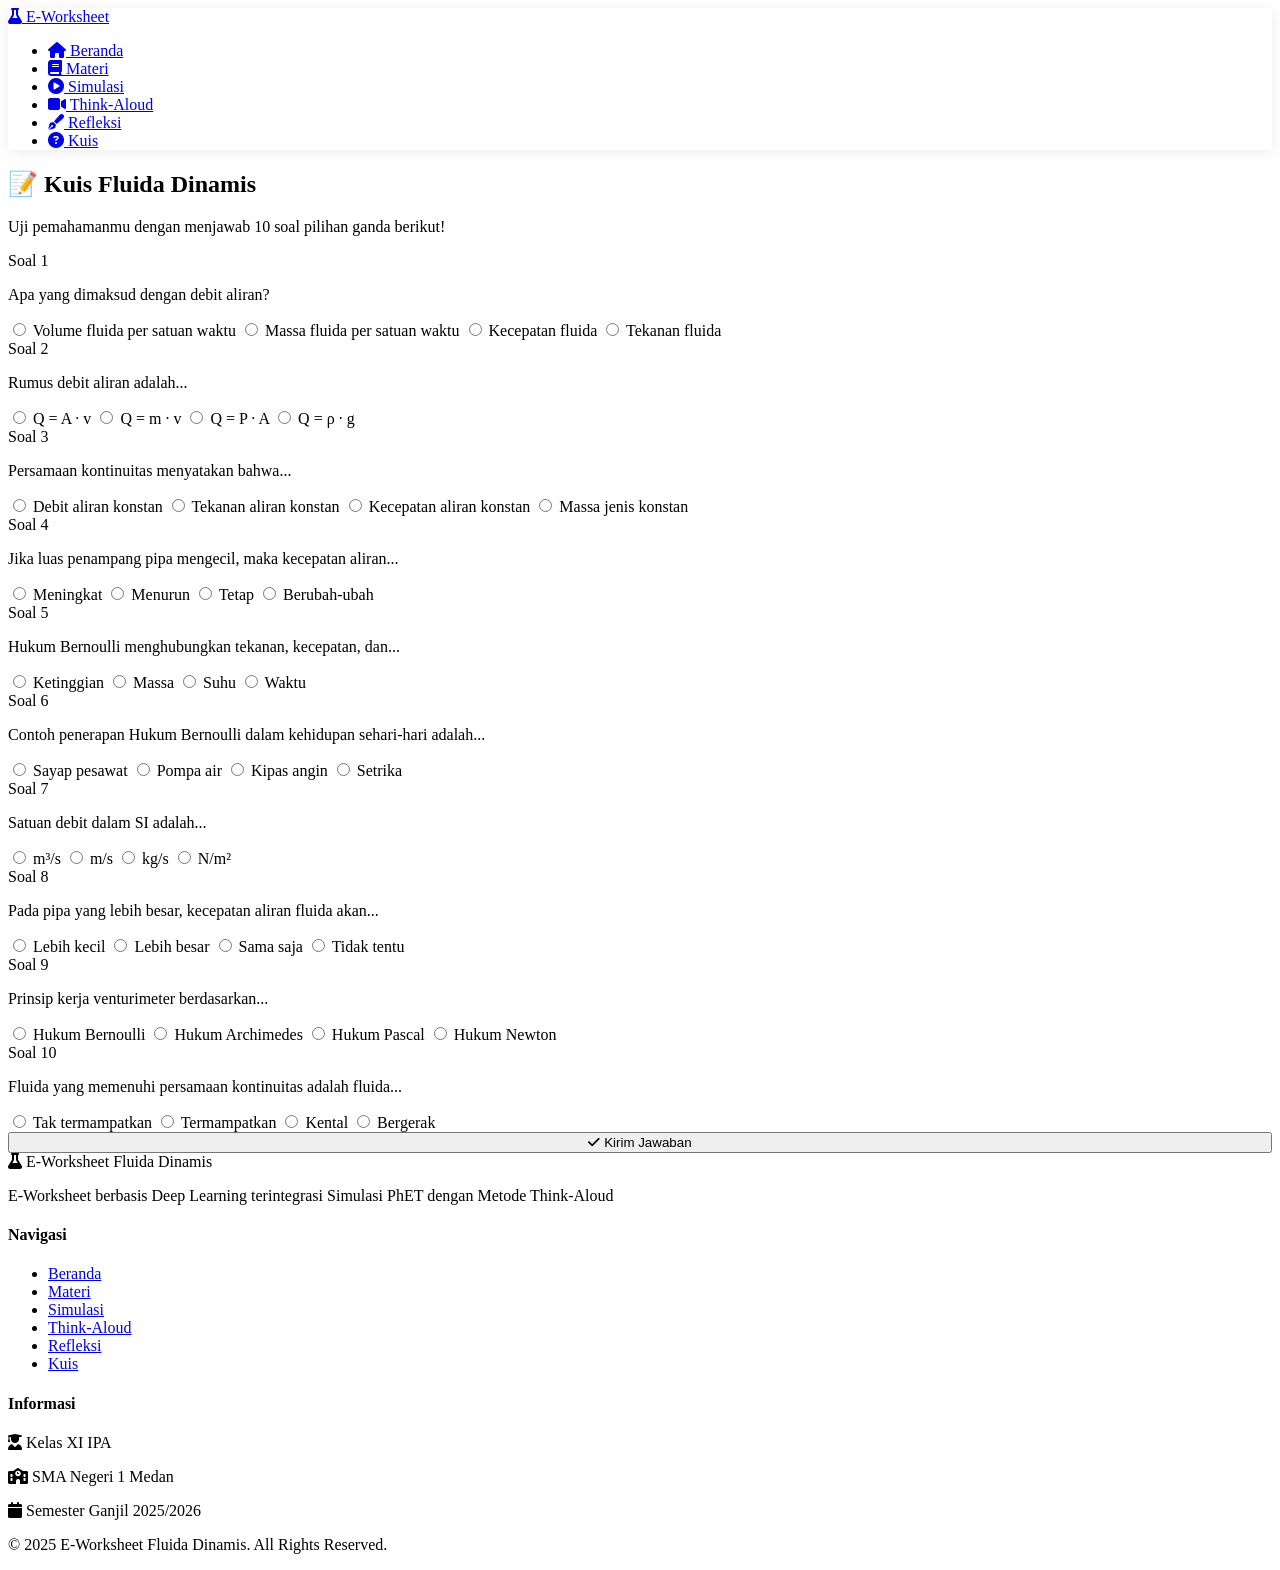
==== pages/kuis.html @ 69780629 "Add files via upload" ====
<!DOCTYPE html>
<html lang="id">
<head>
    <meta charset="UTF-8" />
    <meta name="viewport" content="width=device-width, initial-scale=1.0" />
    <title>Kuis - E-Worksheet Fluida Dinamis</title>
    <link rel="stylesheet" href="../css/style.css" />
    <link href="https://fonts.googleapis.com/css2?family=Poppins:wght@300;400;500;600;700;800&display=swap" rel="stylesheet" />
    <link rel="stylesheet" href="https://cdnjs.cloudflare.com/ajax/libs/font-awesome/6.4.0/css/all.min.css" />
</head>
<body>

    <nav class="navbar">
        <div class="container">
            <div class="nav-brand">
                <a href="../index.html">
                    <i class="fas fa-flask"></i>
                    <span>E-Worksheet</span>
                </a>
            </div>
            <ul class="nav-menu" id="navMenu">
                <li><a href="../index.html"><i class="fas fa-home"></i> Beranda</a></li>
                <li><a href="materi.html"><i class="fas fa-book"></i> Materi</a></li>
                <li><a href="simulasi.html"><i class="fas fa-play-circle"></i> Simulasi</a></li>
                <li><a href="thinkaloud.html"><i class="fas fa-video"></i> Think-Aloud</a></li>
                <li><a href="refleksi.html"><i class="fas fa-pen-fancy"></i> Refleksi</a></li>
                <li><a href="kuis.html" class="active"><i class="fas fa-question-circle"></i> Kuis</a></li>
            </ul>
            <div class="hamburger" id="hamburger">
                <span></span>
                <span></span>
                <span></span>
            </div>
        </div>
    </nav>

    <section class="page-header">
        <div class="container">
            <h1>📝 Kuis Fluida Dinamis</h1>
            <p>Uji pemahamanmu dengan menjawab 10 soal pilihan ganda berikut!</p>
        </div>
    </section>

    <section class="page-content">
        <div class="container">
            <form class="kuis-container" id="kuisForm">

                <!-- Soal 1 -->
                <div class="soal">
                    <span class="nomor">Soal 1</span>
                    <p class="pertanyaan">Apa yang dimaksud dengan debit aliran?</p>
                    <label class="opsi">
                        <input type="radio" name="q1" value="a" /> Volume fluida per satuan waktu
                    </label>
                    <label class="opsi">
                        <input type="radio" name="q1" value="b" /> Massa fluida per satuan waktu
                    </label>
                    <label class="opsi">
                        <input type="radio" name="q1" value="c" /> Kecepatan fluida
                    </label>
                    <label class="opsi">
                        <input type="radio" name="q1" value="d" /> Tekanan fluida
                    </label>
                </div>

                <!-- Soal 2 -->
                <div class="soal">
                    <span class="nomor">Soal 2</span>
                    <p class="pertanyaan">Rumus debit aliran adalah...</p>
                    <label class="opsi">
                        <input type="radio" name="q2" value="a" /> Q = A · v
                    </label>
                    <label class="opsi">
                        <input type="radio" name="q2" value="b" /> Q = m · v
                    </label>
                    <label class="opsi">
                        <input type="radio" name="q2" value="c" /> Q = P · A
                    </label>
                    <label class="opsi">
                        <input type="radio" name="q2" value="d" /> Q = ρ · g
                    </label>
                </div>

                <!-- Soal 3 -->
                <div class="soal">
                    <span class="nomor">Soal 3</span>
                    <p class="pertanyaan">Persamaan kontinuitas menyatakan bahwa...</p>
                    <label class="opsi">
                        <input type="radio" name="q3" value="a" /> Debit aliran konstan
                    </label>
                    <label class="opsi">
                        <input type="radio" name="q3" value="b" /> Tekanan aliran konstan
                    </label>
                    <label class="opsi">
                        <input type="radio" name="q3" value="c" /> Kecepatan aliran konstan
                    </label>
                    <label class="opsi">
                        <input type="radio" name="q3" value="d" /> Massa jenis konstan
                    </label>
                </div>

                <!-- Soal 4 -->
                <div class="soal">
                    <span class="nomor">Soal 4</span>
                    <p class="pertanyaan">Jika luas penampang pipa mengecil, maka kecepatan aliran...</p>
                    <label class="opsi">
                        <input type="radio" name="q4" value="a" /> Meningkat
                    </label>
                    <label class="opsi">
                        <input type="radio" name="q4" value="b" /> Menurun
                    </label>
                    <label class="opsi">
                        <input type="radio" name="q4" value="c" /> Tetap
                    </label>
                    <label class="opsi">
                        <input type="radio" name="q4" value="d" /> Berubah-ubah
                    </label>
                </div>

                <!-- Soal 5 -->
                <div class="soal">
                    <span class="nomor">Soal 5</span>
                    <p class="pertanyaan">Hukum Bernoulli menghubungkan tekanan, kecepatan, dan...</p>
                    <label class="opsi">
                        <input type="radio" name="q5" value="a" /> Ketinggian
                    </label>
                    <label class="opsi">
                        <input type="radio" name="q5" value="b" /> Massa
                    </label>
                    <label class="opsi">
                        <input type="radio" name="q5" value="c" /> Suhu
                    </label>
                    <label class="opsi">
                        <input type="radio" name="q5" value="d" /> Waktu
                    </label>
                </div>

                <!-- Soal 6 -->
                <div class="soal">
                    <span class="nomor">Soal 6</span>
                    <p class="pertanyaan">Contoh penerapan Hukum Bernoulli dalam kehidupan sehari-hari adalah...</p>
                    <label class="opsi">
                        <input type="radio" name="q6" value="a" /> Sayap pesawat
                    </label>
                    <label class="opsi">
                        <input type="radio" name="q6" value="b" /> Pompa air
                    </label>
                    <label class="opsi">
                        <input type="radio" name="q6" value="c" /> Kipas angin
                    </label>
                    <label class="opsi">
                        <input type="radio" name="q6" value="d" /> Setrika
                    </label>
                </div>

                <!-- Soal 7 -->
                <div class="soal">
                    <span class="nomor">Soal 7</span>
                    <p class="pertanyaan">Satuan debit dalam SI adalah...</p>
                    <label class="opsi">
                        <input type="radio" name="q7" value="a" /> m³/s
                    </label>
                    <label class="opsi">
                        <input type="radio" name="q7" value="b" /> m/s
                    </label>
                    <label class="opsi">
                        <input type="radio" name="q7" value="c" /> kg/s
                    </label>
                    <label class="opsi">
                        <input type="radio" name="q7" value="d" /> N/m²
                    </label>
                </div>

                <!-- Soal 8 -->
                <div class="soal">
                    <span class="nomor">Soal 8</span>
                    <p class="pertanyaan">Pada pipa yang lebih besar, kecepatan aliran fluida akan...</p>
                    <label class="opsi">
                        <input type="radio" name="q8" value="a" /> Lebih kecil
                    </label>
                    <label class="opsi">
                        <input type="radio" name="q8" value="b" /> Lebih besar
                    </label>
                    <label class="opsi">
                        <input type="radio" name="q8" value="c" /> Sama saja
                    </label>
                    <label class="opsi">
                        <input type="radio" name="q8" value="d" /> Tidak tentu
                    </label>
                </div>

                <!-- Soal 9 -->
                <div class="soal">
                    <span class="nomor">Soal 9</span>
                    <p class="pertanyaan">Prinsip kerja venturimeter berdasarkan...</p>
                    <label class="opsi">
                        <input type="radio" name="q9" value="a" /> Hukum Bernoulli
                    </label>
                    <label class="opsi">
                        <input type="radio" name="q9" value="b" /> Hukum Archimedes
                    </label>
                    <label class="opsi">
                        <input type="radio" name="q9" value="c" /> Hukum Pascal
                    </label>
                    <label class="opsi">
                        <input type="radio" name="q9" value="d" /> Hukum Newton
                    </label>
                </div>

                <!-- Soal 10 -->
                <div class="soal">
                    <span class="nomor">Soal 10</span>
                    <p class="pertanyaan">Fluida yang memenuhi persamaan kontinuitas adalah fluida...</p>
                    <label class="opsi">
                        <input type="radio" name="q10" value="a" /> Tak termampatkan
                    </label>
                    <label class="opsi">
                        <input type="radio" name="q10" value="b" /> Termampatkan
                    </label>
                    <label class="opsi">
                        <input type="radio" name="q10" value="c" /> Kental
                    </label>
                    <label class="opsi">
                        <input type="radio" name="q10" value="d" /> Bergerak
                    </label>
                </div>

                <button type="submit" class="btn btn-primary" style="width:100%; justify-content:center;">
                    <i class="fas fa-check"></i> Kirim Jawaban
                </button>

            </form>
        </div>
    </section>

    <footer class="footer">
        <div class="container">
            <div class="footer-content">
                <div class="footer-brand">
                    <i class="fas fa-flask"></i>
                    <span>E-Worksheet Fluida Dinamis</span>
                    <p>E-Worksheet berbasis Deep Learning terintegrasi Simulasi PhET dengan Metode Think-Aloud</p>
                </div>
                <div class="footer-links">
                    <h4>Navigasi</h4>
                    <ul>
                        <li><a href="../index.html">Beranda</a></li>
                        <li><a href="materi.html">Materi</a></li>
                        <li><a href="simulasi.html">Simulasi</a></li>
                        <li><a href="thinkaloud.html">Think-Aloud</a></li>
                        <li><a href="refleksi.html">Refleksi</a></li>
                        <li><a href="kuis.html">Kuis</a></li>
                    </ul>
                </div>
                <div class="footer-info">
                    <h4>Informasi</h4>
                    <p><i class="fas fa-user-graduate"></i> Kelas XI IPA</p>
                    <p><i class="fas fa-school"></i> SMA Negeri 1 Medan</p>
                    <p><i class="fas fa-calendar"></i> Semester Ganjil 2025/2026</p>
                </div>
            </div>
            <div class="footer-bottom">
                <p>&copy; 2025 E-Worksheet Fluida Dinamis. All Rights Reserved.</p>
            </div>
        </div>
    </footer>

    <script src="../js/script.js"></script>
</body>
</html>
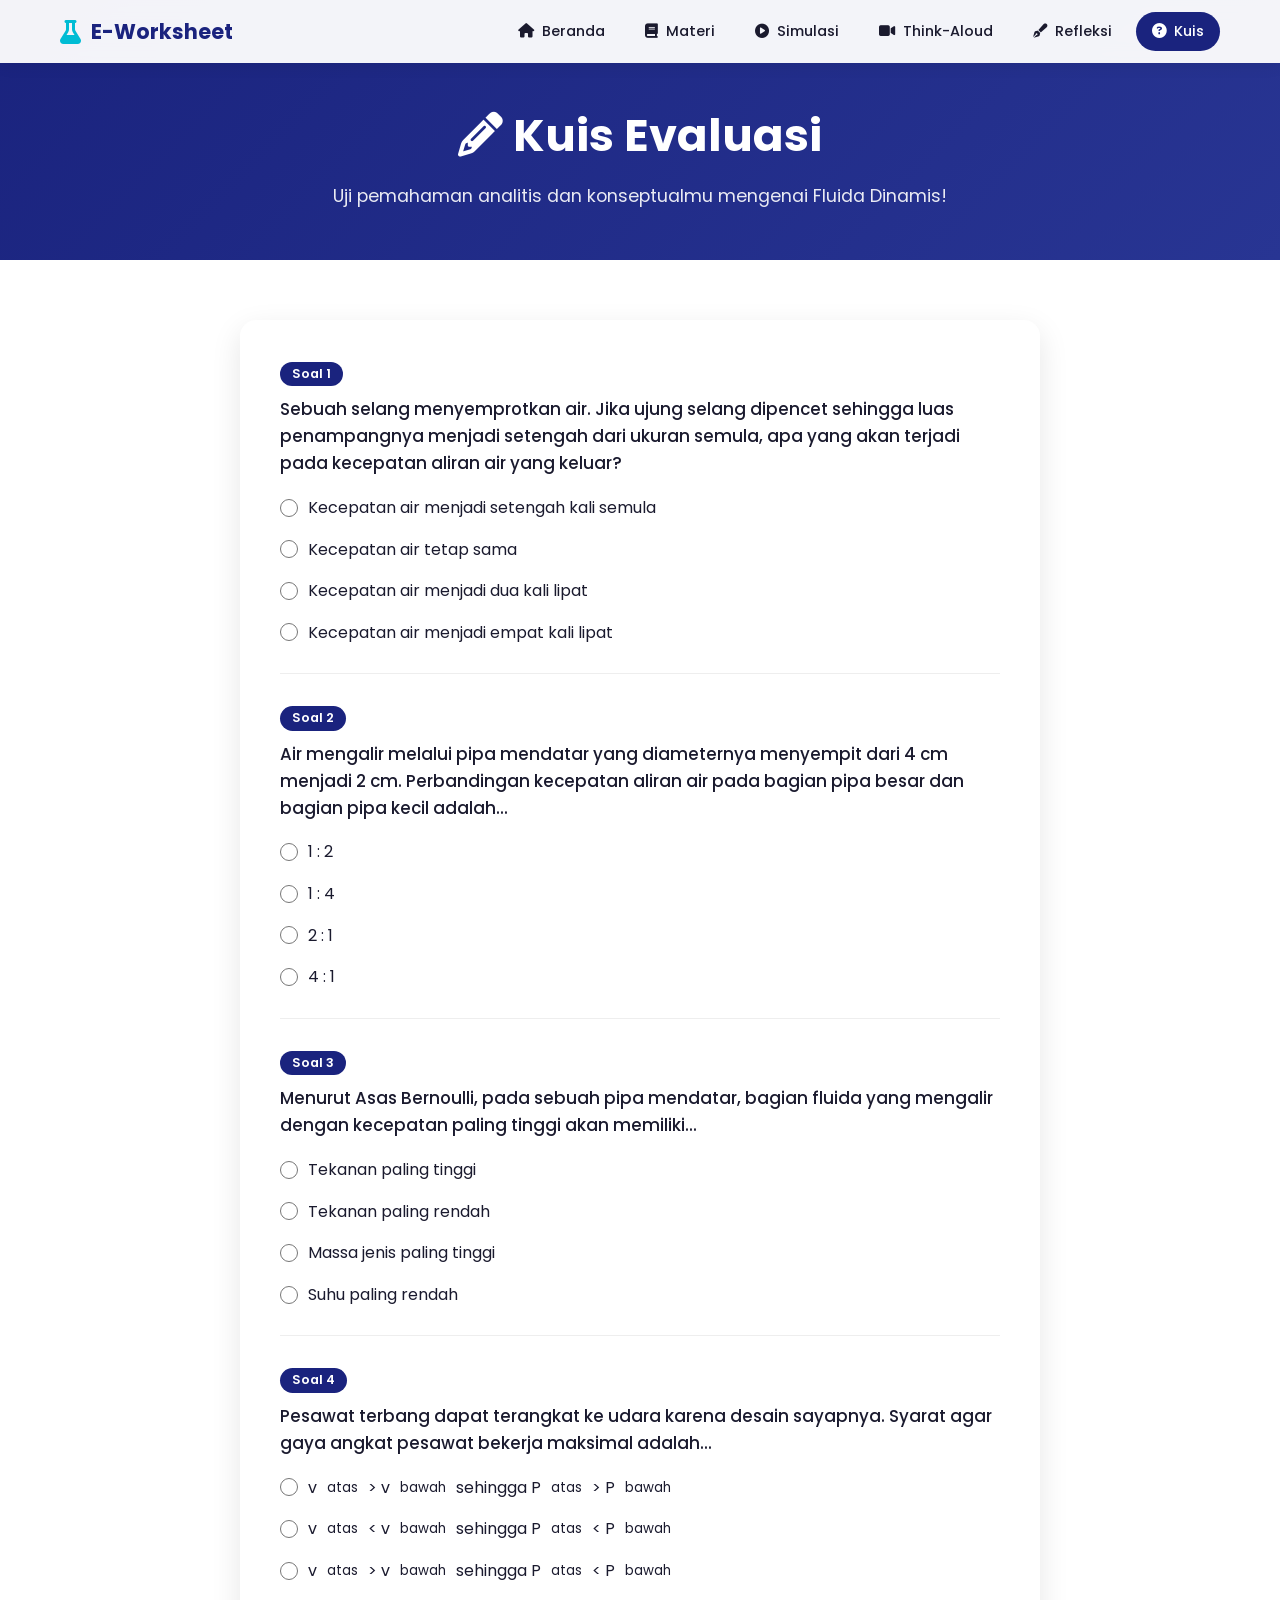
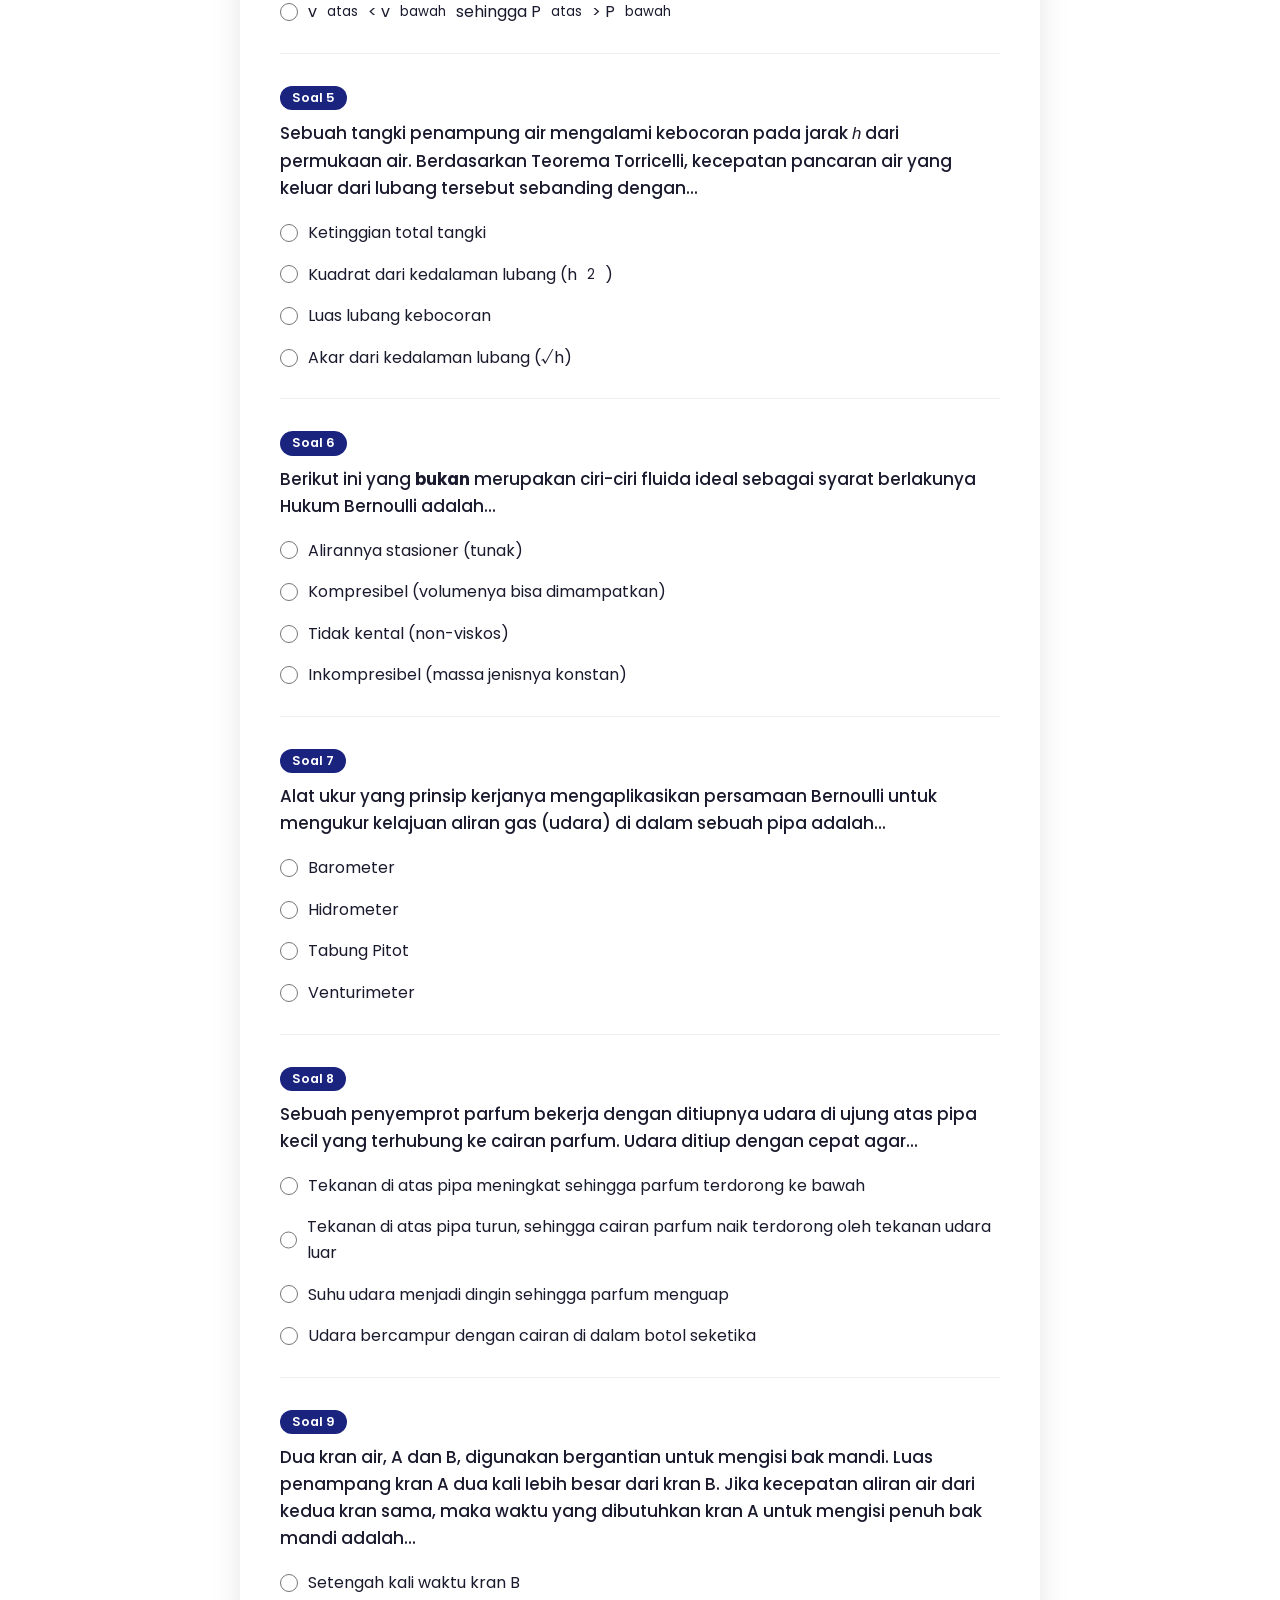
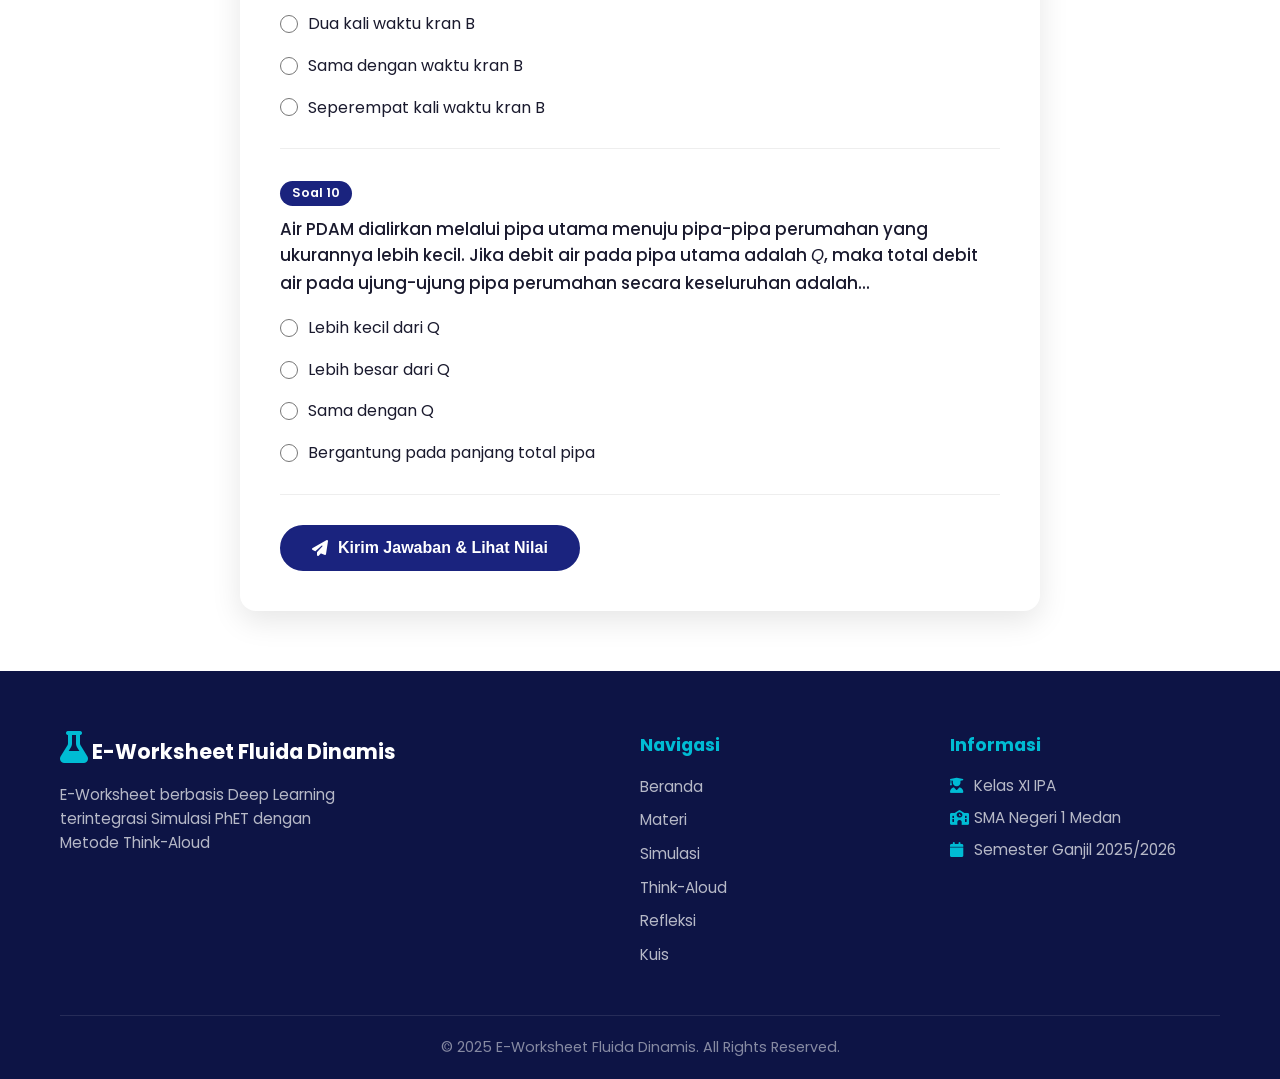
==== commit 6f9fae81: "Update kuis.html" ====
--- a/pages/kuis.html
+++ b/pages/kuis.html
@@ -10,6 +10,7 @@
 </head>
 <body>
 
+    <!-- Navbar -->
     <nav class="navbar">
         <div class="container">
             <div class="nav-brand">
@@ -26,21 +27,23 @@
                 <li><a href="refleksi.html"><i class="fas fa-pen-fancy"></i> Refleksi</a></li>
                 <li><a href="kuis.html" class="active"><i class="fas fa-question-circle"></i> Kuis</a></li>
             </ul>
-            <div class="hamburger" id="hamburger">
+            <button class="hamburger" id="hamburger" aria-label="Toggle menu" aria-expanded="false">
                 <span></span>
                 <span></span>
                 <span></span>
-            </div>
+            </button>
         </div>
     </nav>
 
+    <!-- Page Header -->
     <section class="page-header">
         <div class="container">
-            <h1>📝 Kuis Fluida Dinamis</h1>
-            <p>Uji pemahamanmu dengan menjawab 10 soal pilihan ganda berikut!</p>
+            <h1><i class="fas fa-pencil-alt"></i> Kuis Evaluasi</h1>
+            <p>Uji pemahaman analitis dan konseptualmu mengenai Fluida Dinamis!</p>
         </div>
     </section>
 
+    <!-- Page Content -->
     <section class="page-content">
         <div class="container">
             <form class="kuis-container" id="kuisForm">
@@ -48,191 +51,200 @@
                 <!-- Soal 1 -->
                 <div class="soal">
                     <span class="nomor">Soal 1</span>
-                    <p class="pertanyaan">Apa yang dimaksud dengan debit aliran?</p>
-                    <label class="opsi">
-                        <input type="radio" name="q1" value="a" /> Volume fluida per satuan waktu
-                    </label>
-                    <label class="opsi">
-                        <input type="radio" name="q1" value="b" /> Massa fluida per satuan waktu
-                    </label>
-                    <label class="opsi">
-                        <input type="radio" name="q1" value="c" /> Kecepatan fluida
-                    </label>
-                    <label class="opsi">
-                        <input type="radio" name="q1" value="d" /> Tekanan fluida
+                    <p class="pertanyaan">Sebuah selang menyemprotkan air. Jika ujung selang dipencet sehingga luas penampangnya menjadi setengah dari ukuran semula, apa yang akan terjadi pada kecepatan aliran air yang keluar?</p>
+                    <label class="opsi">
+                        <input type="radio" name="q1" value="a" required /> Kecepatan air menjadi setengah kali semula
+                    </label>
+                    <label class="opsi">
+                        <input type="radio" name="q1" value="b" /> Kecepatan air tetap sama
+                    </label>
+                    <label class="opsi">
+                        <input type="radio" name="q1" value="c" /> Kecepatan air menjadi dua kali lipat
+                    </label>
+                    <label class="opsi">
+                        <input type="radio" name="q1" value="d" /> Kecepatan air menjadi empat kali lipat
                     </label>
                 </div>
 
                 <!-- Soal 2 -->
                 <div class="soal">
                     <span class="nomor">Soal 2</span>
-                    <p class="pertanyaan">Rumus debit aliran adalah...</p>
-                    <label class="opsi">
-                        <input type="radio" name="q2" value="a" /> Q = A · v
-                    </label>
-                    <label class="opsi">
-                        <input type="radio" name="q2" value="b" /> Q = m · v
-                    </label>
-                    <label class="opsi">
-                        <input type="radio" name="q2" value="c" /> Q = P · A
-                    </label>
-                    <label class="opsi">
-                        <input type="radio" name="q2" value="d" /> Q = ρ · g
+                    <p class="pertanyaan">Air mengalir melalui pipa mendatar yang diameternya menyempit dari 4 cm menjadi 2 cm. Perbandingan kecepatan aliran air pada bagian pipa besar dan bagian pipa kecil adalah...</p>
+                    <label class="opsi">
+                        <input type="radio" name="q2" value="a" required /> 1 : 2
+                    </label>
+                    <label class="opsi">
+                        <input type="radio" name="q2" value="b" /> 1 : 4
+                    </label>
+                    <label class="opsi">
+                        <input type="radio" name="q2" value="c" /> 2 : 1
+                    </label>
+                    <label class="opsi">
+                        <input type="radio" name="q2" value="d" /> 4 : 1
                     </label>
                 </div>
 
                 <!-- Soal 3 -->
                 <div class="soal">
                     <span class="nomor">Soal 3</span>
-                    <p class="pertanyaan">Persamaan kontinuitas menyatakan bahwa...</p>
-                    <label class="opsi">
-                        <input type="radio" name="q3" value="a" /> Debit aliran konstan
-                    </label>
-                    <label class="opsi">
-                        <input type="radio" name="q3" value="b" /> Tekanan aliran konstan
-                    </label>
-                    <label class="opsi">
-                        <input type="radio" name="q3" value="c" /> Kecepatan aliran konstan
-                    </label>
-                    <label class="opsi">
-                        <input type="radio" name="q3" value="d" /> Massa jenis konstan
+                    <p class="pertanyaan">Menurut Asas Bernoulli, pada sebuah pipa mendatar, bagian fluida yang mengalir dengan kecepatan paling tinggi akan memiliki...</p>
+                    <label class="opsi">
+                        <input type="radio" name="q3" value="a" required /> Tekanan paling tinggi
+                    </label>
+                    <label class="opsi">
+                        <input type="radio" name="q3" value="b" /> Tekanan paling rendah
+                    </label>
+                    <label class="opsi">
+                        <input type="radio" name="q3" value="c" /> Massa jenis paling tinggi
+                    </label>
+                    <label class="opsi">
+                        <input type="radio" name="q3" value="d" /> Suhu paling rendah
                     </label>
                 </div>
 
                 <!-- Soal 4 -->
                 <div class="soal">
                     <span class="nomor">Soal 4</span>
-                    <p class="pertanyaan">Jika luas penampang pipa mengecil, maka kecepatan aliran...</p>
-                    <label class="opsi">
-                        <input type="radio" name="q4" value="a" /> Meningkat
-                    </label>
-                    <label class="opsi">
-                        <input type="radio" name="q4" value="b" /> Menurun
-                    </label>
-                    <label class="opsi">
-                        <input type="radio" name="q4" value="c" /> Tetap
-                    </label>
-                    <label class="opsi">
-                        <input type="radio" name="q4" value="d" /> Berubah-ubah
+                    <p class="pertanyaan">Pesawat terbang dapat terangkat ke udara karena desain sayapnya. Syarat agar gaya angkat pesawat bekerja maksimal adalah...</p>
+                    <label class="opsi">
+                        <input type="radio" name="q4" value="a" required /> v<sub>atas</sub> > v<sub>bawah</sub> sehingga P<sub>atas</sub> > P<sub>bawah</sub>
+                    </label>
+                    <label class="opsi">
+                        <input type="radio" name="q4" value="b" /> v<sub>atas</sub> < v<sub>bawah</sub> sehingga P<sub>atas</sub> < P<sub>bawah</sub>
+                    </label>
+                    <label class="opsi">
+                        <input type="radio" name="q4" value="c" /> v<sub>atas</sub> > v<sub>bawah</sub> sehingga P<sub>atas</sub> < P<sub>bawah</sub>
+                    </label>
+                    <label class="opsi">
+                        <input type="radio" name="q4" value="d" /> v<sub>atas</sub> < v<sub>bawah</sub> sehingga P<sub>atas</sub> > P<sub>bawah</sub>
                     </label>
                 </div>
 
                 <!-- Soal 5 -->
                 <div class="soal">
                     <span class="nomor">Soal 5</span>
-                    <p class="pertanyaan">Hukum Bernoulli menghubungkan tekanan, kecepatan, dan...</p>
-                    <label class="opsi">
-                        <input type="radio" name="q5" value="a" /> Ketinggian
-                    </label>
-                    <label class="opsi">
-                        <input type="radio" name="q5" value="b" /> Massa
-                    </label>
-                    <label class="opsi">
-                        <input type="radio" name="q5" value="c" /> Suhu
-                    </label>
-                    <label class="opsi">
-                        <input type="radio" name="q5" value="d" /> Waktu
+                    <p class="pertanyaan">Sebuah tangki penampung air mengalami kebocoran pada jarak <em>h</em> dari permukaan air. Berdasarkan Teorema Torricelli, kecepatan pancaran air yang keluar dari lubang tersebut sebanding dengan...</p>
+                    <label class="opsi">
+                        <input type="radio" name="q5" value="a" required /> Ketinggian total tangki
+                    </label>
+                    <label class="opsi">
+                        <input type="radio" name="q5" value="b" /> Kuadrat dari kedalaman lubang (h<sup>2</sup>)
+                    </label>
+                    <label class="opsi">
+                        <input type="radio" name="q5" value="c" /> Luas lubang kebocoran
+                    </label>
+                    <label class="opsi">
+                        <input type="radio" name="q5" value="d" /> Akar dari kedalaman lubang (&radic;h)
                     </label>
                 </div>
 
                 <!-- Soal 6 -->
                 <div class="soal">
                     <span class="nomor">Soal 6</span>
-                    <p class="pertanyaan">Contoh penerapan Hukum Bernoulli dalam kehidupan sehari-hari adalah...</p>
-                    <label class="opsi">
-                        <input type="radio" name="q6" value="a" /> Sayap pesawat
-                    </label>
-                    <label class="opsi">
-                        <input type="radio" name="q6" value="b" /> Pompa air
-                    </label>
-                    <label class="opsi">
-                        <input type="radio" name="q6" value="c" /> Kipas angin
-                    </label>
-                    <label class="opsi">
-                        <input type="radio" name="q6" value="d" /> Setrika
+                    <p class="pertanyaan">Berikut ini yang <strong>bukan</strong> merupakan ciri-ciri fluida ideal sebagai syarat berlakunya Hukum Bernoulli adalah...</p>
+                    <label class="opsi">
+                        <input type="radio" name="q6" value="a" required /> Alirannya stasioner (tunak)
+                    </label>
+                    <label class="opsi">
+                        <input type="radio" name="q6" value="b" /> Kompresibel (volumenya bisa dimampatkan)
+                    </label>
+                    <label class="opsi">
+                        <input type="radio" name="q6" value="c" /> Tidak kental (non-viskos)
+                    </label>
+                    <label class="opsi">
+                        <input type="radio" name="q6" value="d" /> Inkompresibel (massa jenisnya konstan)
                     </label>
                 </div>
 
                 <!-- Soal 7 -->
                 <div class="soal">
                     <span class="nomor">Soal 7</span>
-                    <p class="pertanyaan">Satuan debit dalam SI adalah...</p>
-                    <label class="opsi">
-                        <input type="radio" name="q7" value="a" /> m³/s
-                    </label>
-                    <label class="opsi">
-                        <input type="radio" name="q7" value="b" /> m/s
-                    </label>
-                    <label class="opsi">
-                        <input type="radio" name="q7" value="c" /> kg/s
-                    </label>
-                    <label class="opsi">
-                        <input type="radio" name="q7" value="d" /> N/m²
+                    <p class="pertanyaan">Alat ukur yang prinsip kerjanya mengaplikasikan persamaan Bernoulli untuk mengukur kelajuan aliran gas (udara) di dalam sebuah pipa adalah...</p>
+                    <label class="opsi">
+                        <input type="radio" name="q7" value="a" required /> Barometer
+                    </label>
+                    <label class="opsi">
+                        <input type="radio" name="q7" value="b" /> Hidrometer
+                    </label>
+                    <label class="opsi">
+                        <input type="radio" name="q7" value="c" /> Tabung Pitot
+                    </label>
+                    <label class="opsi">
+                        <input type="radio" name="q7" value="d" /> Venturimeter
                     </label>
                 </div>
 
                 <!-- Soal 8 -->
                 <div class="soal">
                     <span class="nomor">Soal 8</span>
-                    <p class="pertanyaan">Pada pipa yang lebih besar, kecepatan aliran fluida akan...</p>
-                    <label class="opsi">
-                        <input type="radio" name="q8" value="a" /> Lebih kecil
-                    </label>
-                    <label class="opsi">
-                        <input type="radio" name="q8" value="b" /> Lebih besar
-                    </label>
-                    <label class="opsi">
-                        <input type="radio" name="q8" value="c" /> Sama saja
-                    </label>
-                    <label class="opsi">
-                        <input type="radio" name="q8" value="d" /> Tidak tentu
+                    <p class="pertanyaan">Sebuah penyemprot parfum bekerja dengan ditiupnya udara di ujung atas pipa kecil yang terhubung ke cairan parfum. Udara ditiup dengan cepat agar...</p>
+                    <label class="opsi">
+                        <input type="radio" name="q8" value="a" required /> Tekanan di atas pipa meningkat sehingga parfum terdorong ke bawah
+                    </label>
+                    <label class="opsi">
+                        <input type="radio" name="q8" value="b" /> Tekanan di atas pipa turun, sehingga cairan parfum naik terdorong oleh tekanan udara luar
+                    </label>
+                    <label class="opsi">
+                        <input type="radio" name="q8" value="c" /> Suhu udara menjadi dingin sehingga parfum menguap
+                    </label>
+                    <label class="opsi">
+                        <input type="radio" name="q8" value="d" /> Udara bercampur dengan cairan di dalam botol seketika
                     </label>
                 </div>
 
                 <!-- Soal 9 -->
                 <div class="soal">
                     <span class="nomor">Soal 9</span>
-                    <p class="pertanyaan">Prinsip kerja venturimeter berdasarkan...</p>
-                    <label class="opsi">
-                        <input type="radio" name="q9" value="a" /> Hukum Bernoulli
-                    </label>
-                    <label class="opsi">
-                        <input type="radio" name="q9" value="b" /> Hukum Archimedes
-                    </label>
-                    <label class="opsi">
-                        <input type="radio" name="q9" value="c" /> Hukum Pascal
-                    </label>
-                    <label class="opsi">
-                        <input type="radio" name="q9" value="d" /> Hukum Newton
+                    <p class="pertanyaan">Dua kran air, A dan B, digunakan bergantian untuk mengisi bak mandi. Luas penampang kran A dua kali lebih besar dari kran B. Jika kecepatan aliran air dari kedua kran sama, maka waktu yang dibutuhkan kran A untuk mengisi penuh bak mandi adalah...</p>
+                    <label class="opsi">
+                        <input type="radio" name="q9" value="a" required /> Setengah kali waktu kran B
+                    </label>
+                    <label class="opsi">
+                        <input type="radio" name="q9" value="b" /> Dua kali waktu kran B
+                    </label>
+                    <label class="opsi">
+                        <input type="radio" name="q9" value="c" /> Sama dengan waktu kran B
+                    </label>
+                    <label class="opsi">
+                        <input type="radio" name="q9" value="d" /> Seperempat kali waktu kran B
                     </label>
                 </div>
 
                 <!-- Soal 10 -->
                 <div class="soal">
                     <span class="nomor">Soal 10</span>
-                    <p class="pertanyaan">Fluida yang memenuhi persamaan kontinuitas adalah fluida...</p>
-                    <label class="opsi">
-                        <input type="radio" name="q10" value="a" /> Tak termampatkan
-                    </label>
-                    <label class="opsi">
-                        <input type="radio" name="q10" value="b" /> Termampatkan
-                    </label>
-                    <label class="opsi">
-                        <input type="radio" name="q10" value="c" /> Kental
-                    </label>
-                    <label class="opsi">
-                        <input type="radio" name="q10" value="d" /> Bergerak
-                    </label>
-                </div>
-
-                <button type="submit" class="btn btn-primary" style="width:100%; justify-content:center;">
-                    <i class="fas fa-check"></i> Kirim Jawaban
-                </button>
+                    <p class="pertanyaan">Air PDAM dialirkan melalui pipa utama menuju pipa-pipa perumahan yang ukurannya lebih kecil. Jika debit air pada pipa utama adalah <em>Q</em>, maka total debit air pada ujung-ujung pipa perumahan secara keseluruhan adalah...</p>
+                    <label class="opsi">
+                        <input type="radio" name="q10" value="a" required /> Lebih kecil dari Q
+                    </label>
+                    <label class="opsi">
+                        <input type="radio" name="q10" value="b" /> Lebih besar dari Q
+                    </label>
+                    <label class="opsi">
+                        <input type="radio" name="q10" value="c" /> Sama dengan Q
+                    </label>
+                    <label class="opsi">
+                        <input type="radio" name="q10" value="d" /> Bergantung pada panjang total pipa
+                    </label>
+                </div>
+
+                <!-- Tombol Submit & Hasil (Diatur di CSS) -->
+                <div class="kuis-action mt-4">
+                    <button type="submit" class="btn btn-primary btn-block">
+                        <i class="fas fa-paper-plane"></i> Kirim Jawaban & Lihat Nilai
+                    </button>
+                </div>
+                
+                <!-- Wadah Hasil Kuis (Untuk Javascript) -->
+                <div id="quizResult" class="kuis-result hidden mt-4">
+                    <!-- Javascript akan mengisi bagian ini -->
+                </div>
 
             </form>
         </div>
     </section>
 
+    <!-- Footer -->
     <footer class="footer">
         <div class="container">
             <div class="footer-content">
@@ -267,4 +279,4 @@
 
     <script src="../js/script.js"></script>
 </body>
-</html>+</html>
--- a/css/style.css
+++ b/css/style.css
@@ -0,0 +1,606 @@
+/* ===== ROOT ===== */
+:root {
+    --primary: #1a237e;
+    --primary-dark: #0d1445;
+    --accent: #00bcd4;
+    --shadow: 0 10px 30px rgba(0,0,0,0.1);
+    --shadow-hover: 0 20px 40px rgba(0,0,0,0.15);
+    --radius: 16px;
+    --transition: all 0.3s ease;
+}
+
+/* ===== RESET ===== */
+* { margin: 0; padding: 0; box-sizing: border-box; }
+html { scroll-behavior: smooth; }
+body {
+    font-family: 'Poppins', sans-serif;
+    background: #ffffff;
+    color: #1a1a2e;
+    line-height: 1.6;
+}
+a { text-decoration: none; color: inherit; }
+ul { list-style: none; }
+.container { max-width: 1200px; margin: 0 auto; padding: 0 20px; }
+
+/* ===== SECTION HEADER ===== */
+.section-header { text-align: center; margin-bottom: 50px; }
+.section-header h2 {
+    font-size: 2.2rem;
+    font-weight: 700;
+    color: var(--primary);
+}
+.section-header h2::after {
+    content: '';
+    display: block;
+    width: 60px;
+    height: 4px;
+    background: var(--accent);
+    margin: 10px auto 0;
+    border-radius: 4px;
+}
+.section-header p { font-size: 1.1rem; color: #666; margin-top: 10px; }
+
+/* ===== BUTTONS ===== */
+.btn {
+    display: inline-flex;
+    align-items: center;
+    gap: 10px;
+    padding: 12px 30px;
+    border-radius: 50px;
+    font-weight: 600;
+    font-size: 1rem;
+    transition: var(--transition);
+    border: 2px solid transparent;
+    cursor: pointer;
+}
+.btn-primary {
+    background: var(--primary);
+    color: white;
+    border-color: var(--primary);
+}
+.btn-primary:hover {
+    background: var(--primary-dark);
+    transform: translateY(-3px);
+    box-shadow: 0 10px 25px rgba(26,35,126,0.3);
+}
+.btn-secondary {
+    background: transparent;
+    color: var(--primary);
+    border-color: var(--primary);
+}
+.btn-secondary:hover {
+    background: var(--primary);
+    color: white;
+    transform: translateY(-3px);
+}
+
+/* ===== NAVBAR ===== */
+.navbar {
+    position: fixed;
+    top: 0;
+    left: 0;
+    width: 100%;
+    z-index: 1000;
+    background: rgba(255,255,255,0.95);
+    backdrop-filter: blur(10px);
+    box-shadow: 0 2px 15px rgba(0,0,0,0.08);
+}
+.navbar .container {
+    display: flex;
+    justify-content: space-between;
+    align-items: center;
+    padding: 12px 20px;
+}
+.nav-brand a {
+    display: flex;
+    align-items: center;
+    gap: 10px;
+    font-size: 1.3rem;
+    font-weight: 700;
+    color: var(--primary);
+}
+.nav-brand i { font-size: 1.5rem; color: var(--accent); }
+.nav-menu { display: flex; gap: 8px; align-items: center; }
+.nav-menu li a {
+    padding: 8px 16px;
+    border-radius: 30px;
+    font-weight: 500;
+    font-size: 0.9rem;
+    transition: var(--transition);
+    color: #1a1a2e;
+    display: flex;
+    align-items: center;
+    gap: 8px;
+}
+.nav-menu li a:hover,
+.nav-menu li a.active {
+    background: var(--primary);
+    color: white;
+}
+.hamburger {
+    display: none;
+    flex-direction: column;
+    gap: 5px;
+    cursor: pointer;
+}
+.hamburger span {
+    width: 28px;
+    height: 3px;
+    background: var(--primary);
+    border-radius: 4px;
+    transition: var(--transition);
+}
+.hamburger.active span:nth-child(1) { transform: rotate(45deg) translate(6px,6px); }
+.hamburger.active span:nth-child(2) { opacity: 0; }
+.hamburger.active span:nth-child(3) { transform: rotate(-45deg) translate(6px,-6px); }
+
+/* ===== HERO ===== */
+.hero {
+    padding: 120px 0 80px;
+    background: linear-gradient(135deg, #e8eaf6 0%, #ffffff 100%);
+    min-height: 100vh;
+    display: flex;
+    align-items: center;
+}
+.hero-content {
+    display: grid;
+    grid-template-columns: 1fr 1fr;
+    gap: 60px;
+    align-items: center;
+}
+.hero-text .badge {
+    display: inline-block;
+    background: var(--primary);
+    color: white;
+    padding: 6px 18px;
+    border-radius: 50px;
+    font-size: 0.8rem;
+    font-weight: 600;
+    text-transform: uppercase;
+    letter-spacing: 1px;
+    margin-bottom: 20px;
+}
+.hero-text h1 {
+    font-size: 3.5rem;
+    font-weight: 800;
+    color: var(--primary);
+    line-height: 1.1;
+    margin-bottom: 20px;
+}
+.hero-text .subtitle {
+    font-size: 1.2rem;
+    color: #555;
+    max-width: 500px;
+    margin-bottom: 30px;
+}
+.hero-buttons {
+    display: flex;
+    gap: 15px;
+    flex-wrap: wrap;
+    margin-bottom: 40px;
+}
+.hero-stats {
+    display: flex;
+    gap: 40px;
+}
+.stat { text-align: center; }
+.stat-number {
+    display: block;
+    font-size: 2rem;
+    font-weight: 700;
+    color: var(--primary);
+}
+.stat-label { font-size: 0.9rem; color: #666; }
+
+.hero-image {
+    display: flex;
+    justify-content: center;
+    align-items: center;
+}
+.hero-icon-box {
+    text-align: center;
+    padding: 50px;
+    background: linear-gradient(135deg, #e8eaf6, #ffffff);
+    border-radius: 20px;
+    width: 100%;
+    border: 2px dashed var(--primary);
+}
+.hero-icon-box i {
+    font-size: 8rem;
+    color: var(--primary);
+}
+.hero-icon-box p {
+    color: var(--primary);
+    margin-top: 15px;
+    font-weight: 700;
+    font-size: 1.2rem;
+}
+
+/* ===== FEATURES ===== */
+.features { padding: 80px 0; background: #f8f9fa; }
+.features-grid {
+    display: grid;
+    grid-template-columns: repeat(4, 1fr);
+    gap: 30px;
+}
+.feature-card {
+    background: white;
+    padding: 30px 25px;
+    border-radius: var(--radius);
+    text-align: center;
+    box-shadow: var(--shadow);
+    transition: var(--transition);
+}
+.feature-card:hover {
+    transform: translateY(-10px);
+    box-shadow: var(--shadow-hover);
+}
+.feature-icon {
+    width: 70px;
+    height: 70px;
+    border-radius: 50%;
+    display: flex;
+    align-items: center;
+    justify-content: center;
+    margin: 0 auto 20px;
+    font-size: 1.8rem;
+}
+.feature-card h3 {
+    font-size: 1.1rem;
+    font-weight: 600;
+    margin-bottom: 10px;
+    color: var(--primary);
+}
+.feature-card p { font-size: 0.95rem; color: #666; }
+
+/* ===== MATERI PREVIEW ===== */
+.materi-preview { padding: 80px 0; }
+.materi-grid {
+    display: grid;
+    grid-template-columns: repeat(3, 1fr);
+    gap: 30px;
+}
+.materi-card {
+    background: white;
+    padding: 30px;
+    border-radius: var(--radius);
+    box-shadow: var(--shadow);
+    border-left: 5px solid var(--accent);
+    transition: var(--transition);
+    position: relative;
+    overflow: hidden;
+}
+.materi-card:hover {
+    transform: translateY(-5px);
+    box-shadow: var(--shadow-hover);
+}
+.materi-card .materi-number {
+    font-size: 3rem;
+    font-weight: 800;
+    color: rgba(26,35,126,0.05);
+    position: absolute;
+    top: 10px;
+    right: 20px;
+}
+.materi-card h3 {
+    font-size: 1.3rem;
+    color: var(--primary);
+    margin-bottom: 10px;
+}
+.materi-card p { color: #666; margin-bottom: 15px; }
+.materi-link {
+    color: var(--accent);
+    font-weight: 600;
+    display: inline-flex;
+    align-items: center;
+    gap: 8px;
+    transition: var(--transition);
+}
+.materi-link:hover { color: var(--primary); gap: 12px; }
+
+/* ===== FOOTER ===== */
+.footer {
+    background: var(--primary-dark);
+    color: white;
+    padding: 60px 0 20px;
+}
+.footer-content {
+    display: grid;
+    grid-template-columns: 2fr 1fr 1fr;
+    gap: 40px;
+    margin-bottom: 40px;
+}
+.footer-brand i {
+    font-size: 2rem;
+    color: var(--accent);
+    margin-bottom: 10px;
+}
+.footer-brand span { font-size: 1.3rem; font-weight: 700; }
+.footer-brand p {
+    color: rgba(255,255,255,0.7);
+    margin-top: 10px;
+    font-size: 0.95rem;
+    max-width: 300px;
+}
+.footer-links h4, .footer-info h4 {
+    font-size: 1.1rem;
+    margin-bottom: 15px;
+    color: var(--accent);
+}
+.footer-links ul li { margin-bottom: 8px; }
+.footer-links ul li a {
+    color: rgba(255,255,255,0.7);
+    transition: var(--transition);
+    font-size: 0.95rem;
+}
+.footer-links ul li a:hover {
+    color: white;
+    padding-left: 5px;
+}
+.footer-info p {
+    color: rgba(255,255,255,0.7);
+    font-size: 0.95rem;
+    margin-bottom: 8px;
+}
+.footer-info p i { width: 20px; color: var(--accent); }
+.footer-bottom {
+    border-top: 1px solid rgba(255,255,255,0.1);
+    padding-top: 20px;
+    text-align: center;
+}
+.footer-bottom p { color: rgba(255,255,255,0.5); font-size: 0.9rem; }
+
+/* ===== PAGE HEADER ===== */
+.page-header {
+    padding: 100px 0 50px;
+    background: linear-gradient(135deg, var(--primary), #283593);
+    color: white;
+    text-align: center;
+}
+.page-header h1 { font-size: 2.8rem; font-weight: 700; }
+.page-header p { font-size: 1.1rem; opacity: 0.9; margin-top: 10px; }
+.page-content { padding: 60px 0; }
+
+/* ===== MATERI PAGE ===== */
+.materi-section {
+    margin-bottom: 50px;
+    background: white;
+    border-radius: var(--radius);
+    padding: 40px;
+    box-shadow: var(--shadow);
+}
+.materi-section h2 {
+    color: var(--primary);
+    font-size: 1.8rem;
+    margin-bottom: 15px;
+}
+.materi-section h3 {
+    color: #0d47a1;
+    font-size: 1.3rem;
+    margin: 20px 0 10px;
+}
+.materi-section p { color: #444; margin-bottom: 15px; line-height: 1.8; }
+.materi-section .rumus {
+    background: #f8f9fa;
+    padding: 20px 25px;
+    border-radius: 12px;
+    margin: 15px 0;
+    font-size: 1.2rem;
+    font-weight: 600;
+    color: var(--primary);
+    text-align: center;
+    border-left: 4px solid var(--accent);
+}
+.materi-section .rumus span {
+    font-weight: 400;
+    color: #555;
+    display: block;
+    font-size: 0.95rem;
+    margin-top: 5px;
+}
+.materi-section .aplikasi {
+    background: #e3f2fd;
+    padding: 15px 20px;
+    border-radius: 10px;
+    margin: 10px 0;
+}
+.materi-section .aplikasi strong { color: var(--primary); }
+
+/* ===== SIMULASI PAGE ===== */
+.simulasi-container {
+    background: white;
+    border-radius: var(--radius);
+    padding: 30px;
+    box-shadow: var(--shadow);
+}
+.simulasi-container iframe {
+    width: 100%;
+    height: 600px;
+    border: none;
+    border-radius: 12px;
+    background: #f5f5f5;
+}
+.simulasi-guide {
+    margin-top: 30px;
+    padding: 25px;
+    background: #f8f9fa;
+    border-radius: 12px;
+}
+.simulasi-guide h3 { color: var(--primary); margin-bottom: 15px; }
+.simulasi-guide ol { padding-left: 25px; }
+.simulasi-guide ol li { margin-bottom: 10px; color: #444; }
+.simulasi-guide .task {
+    background: white;
+    padding: 15px 20px;
+    border-radius: 10px;
+    margin-top: 15px;
+    border-left: 4px solid var(--accent);
+}
+
+/* ===== THINK-ALOUD ===== */
+.thinkaloud-container {
+    display: grid;
+    grid-template-columns: 1fr 1fr;
+    gap: 30px;
+}
+.thinkaloud-card {
+    background: white;
+    padding: 30px;
+    border-radius: var(--radius);
+    box-shadow: var(--shadow);
+}
+.thinkaloud-card h3 { color: var(--primary); margin-bottom: 15px; }
+.thinkaloud-card ul { padding-left: 20px; }
+.thinkaloud-card ul li {
+    margin-bottom: 10px;
+    color: #444;
+    list-style: disc;
+}
+.thinkaloud-card .btn { margin-top: 15px; }
+
+/* ===== REFLEKSI ===== */
+.refleksi-form {
+    background: white;
+    padding: 40px;
+    border-radius: var(--radius);
+    box-shadow: var(--shadow);
+    max-width: 800px;
+    margin: 0 auto;
+}
+.form-group { margin-bottom: 25px; }
+.form-group label {
+    display: block;
+    font-weight: 600;
+    color: var(--primary);
+    margin-bottom: 8px;
+}
+.form-group textarea {
+    width: 100%;
+    padding: 15px;
+    border: 2px solid #e0e0e0;
+    border-radius: 12px;
+    font-family: 'Poppins', sans-serif;
+    font-size: 1rem;
+    transition: var(--transition);
+    resize: vertical;
+    min-height: 120px;
+}
+.form-group textarea:focus {
+    border-color: var(--accent);
+    outline: none;
+    box-shadow: 0 0 0 4px rgba(0,188,212,0.1);
+}
+.form-group input[type="text"],
+.form-group input[type="url"] {
+    width: 100%;
+    padding: 12px 15px;
+    border: 2px solid #e0e0e0;
+    border-radius: 12px;
+    font-family: 'Poppins', sans-serif;
+    font-size: 1rem;
+    transition: var(--transition);
+}
+.form-group input:focus {
+    border-color: var(--accent);
+    outline: none;
+    box-shadow: 0 0 0 4px rgba(0,188,212,0.1);
+}
+
+/* ===== KUIS ===== */
+.kuis-container {
+    background: white;
+    padding: 40px;
+    border-radius: var(--radius);
+    box-shadow: var(--shadow);
+    max-width: 800px;
+    margin: 0 auto;
+}
+.kuis-container .soal {
+    margin-bottom: 30px;
+    padding-bottom: 20px;
+    border-bottom: 1px solid #eee;
+}
+.kuis-container .soal:last-child { border-bottom: none; }
+.kuis-container .soal .nomor {
+    display: inline-block;
+    background: var(--primary);
+    color: white;
+    padding: 2px 12px;
+    border-radius: 20px;
+    font-size: 0.8rem;
+    font-weight: 600;
+    margin-bottom: 10px;
+}
+.kuis-container .soal .pertanyaan {
+    font-size: 1.05rem;
+    font-weight: 500;
+    margin-bottom: 10px;
+}
+.kuis-container .soal .opsi {
+    display: flex;
+    align-items: center;
+    gap: 10px;
+    padding: 8px 0;
+    cursor: pointer;
+    transition: var(--transition);
+}
+.kuis-container .soal .opsi:hover { color: var(--primary); }
+.kuis-container .soal .opsi input[type="radio"] {
+    width: 18px;
+    height: 18px;
+    accent-color: var(--primary);
+    cursor: pointer;
+}
+
+/* ===== RESPONSIVE ===== */
+@media (max-width: 1024px) {
+    .hero-content { grid-template-columns: 1fr; text-align: center; }
+    .hero-text .subtitle { margin: 0 auto 30px; }
+    .hero-buttons { justify-content: center; }
+    .hero-stats { justify-content: center; }
+    .features-grid { grid-template-columns: repeat(2, 1fr); }
+    .materi-grid { grid-template-columns: repeat(2, 1fr); }
+    .footer-content { grid-template-columns: 1fr 1fr; }
+    .thinkaloud-container { grid-template-columns: 1fr; }
+}
+@media (max-width: 768px) {
+    .hamburger { display: flex; }
+    .nav-menu {
+        position: fixed;
+        top: 70px;
+        left: 0;
+        width: 100%;
+        background: white;
+        flex-direction: column;
+        padding: 20px;
+        gap: 5px;
+        box-shadow: 0 10px 30px rgba(0,0,0,0.1);
+        transform: translateY(-150%);
+        transition: var(--transition);
+        border-radius: 0 0 20px 20px;
+    }
+    .nav-menu.active { transform: translateY(0); }
+    .nav-menu li a {
+        padding: 12px 20px;
+        width: 100%;
+        justify-content: center;
+    }
+    .hero-text h1 { font-size: 2.5rem; }
+    .features-grid { grid-template-columns: 1fr; }
+    .materi-grid { grid-template-columns: 1fr; }
+    .footer-content { grid-template-columns: 1fr; text-align: center; }
+    .footer-brand p { margin: 10px auto; }
+    .page-header h1 { font-size: 2rem; }
+    .simulasi-container iframe { height: 350px; }
+    .materi-section { padding: 20px; }
+    .refleksi-form { padding: 20px; }
+    .kuis-container { padding: 20px; }
+    .hero-stats { gap: 20px; }
+    .stat-number { font-size: 1.5rem; }
+}
+@media (max-width: 480px) {
+    .hero-text h1 { font-size: 2rem; }
+    .hero-buttons { flex-direction: column; align-items: center; }
+    .btn { width: 100%; justify-content: center; }
+    .section-header h2 { font-size: 1.6rem; }
+}
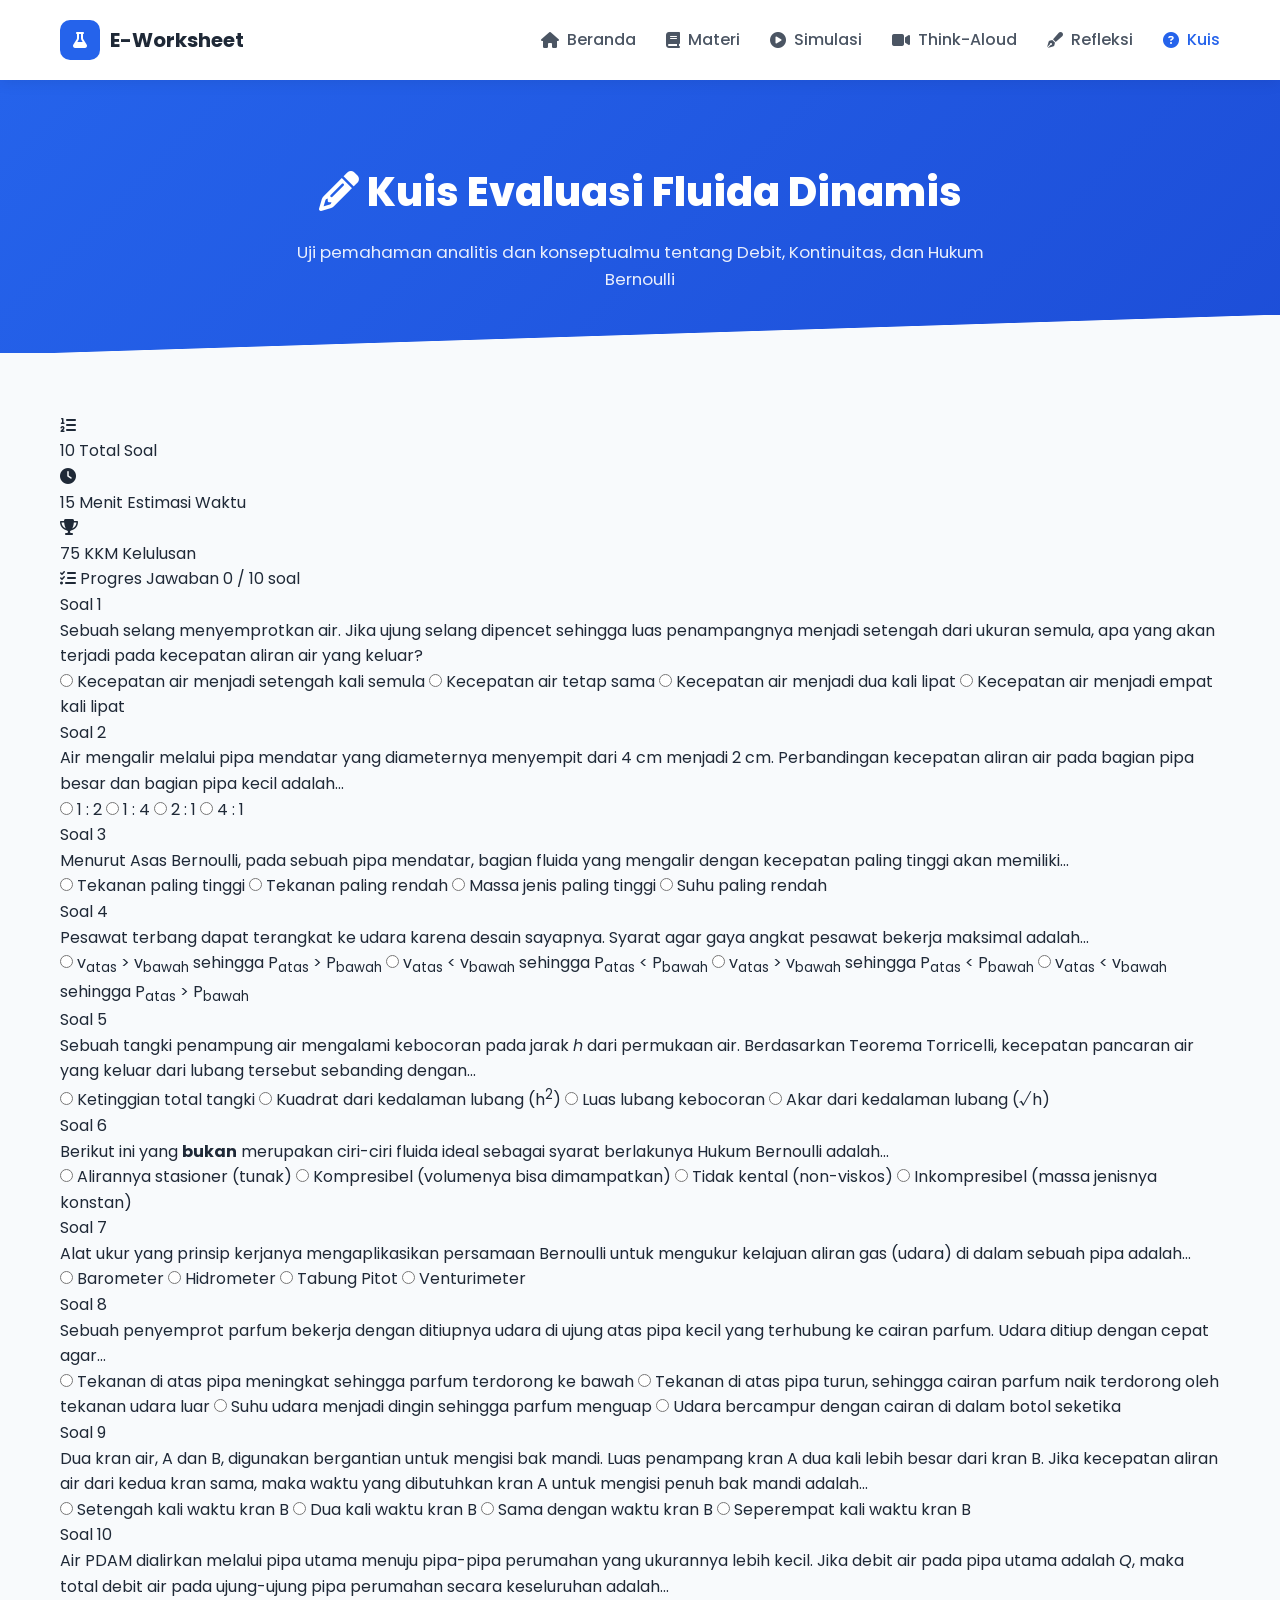
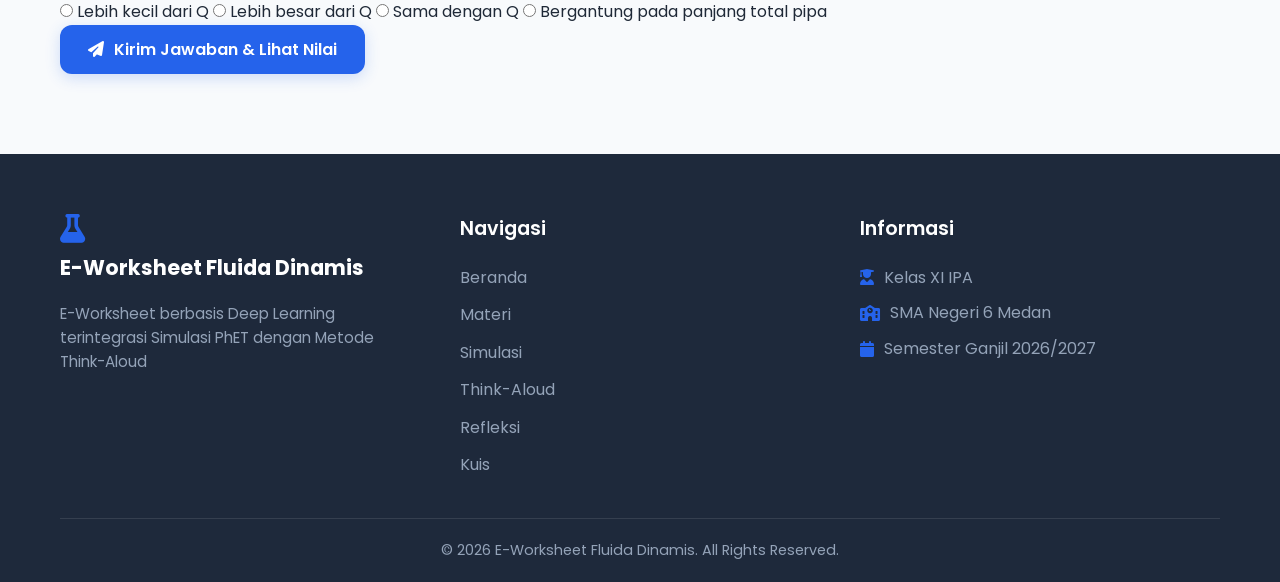
==== commit 5952c306: "Update kuis.html" ====
--- a/pages/kuis.html
+++ b/pages/kuis.html
@@ -3,19 +3,25 @@
 <head>
     <meta charset="UTF-8" />
     <meta name="viewport" content="width=device-width, initial-scale=1.0" />
+    <meta name="description" content="Kuis Evaluasi Fluida Dinamis - E-Worksheet Interaktif" />
     <title>Kuis - E-Worksheet Fluida Dinamis</title>
+
     <link rel="stylesheet" href="../css/style.css" />
+
+    <link rel="preconnect" href="https://fonts.googleapis.com" />
+    <link rel="preconnect" href="https://fonts.gstatic.com" crossorigin />
     <link href="https://fonts.googleapis.com/css2?family=Poppins:wght@300;400;500;600;700;800&display=swap" rel="stylesheet" />
-    <link rel="stylesheet" href="https://cdnjs.cloudflare.com/ajax/libs/font-awesome/6.4.0/css/all.min.css" />
+
+    <link rel="stylesheet" href="https://cdnjs.cloudflare.com/ajax/libs/font-awesome/6.5.1/css/all.min.css" />
 </head>
 <body>
 
-    <!-- Navbar -->
+    <!-- ===== NAVBAR ===== -->
     <nav class="navbar">
         <div class="container">
             <div class="nav-brand">
                 <a href="../index.html">
-                    <i class="fas fa-flask"></i>
+                    <div class="icon-bg"><i class="fas fa-flask"></i></div>
                     <span>E-Worksheet</span>
                 </a>
             </div>
@@ -27,7 +33,7 @@
                 <li><a href="refleksi.html"><i class="fas fa-pen-fancy"></i> Refleksi</a></li>
                 <li><a href="kuis.html" class="active"><i class="fas fa-question-circle"></i> Kuis</a></li>
             </ul>
-            <button class="hamburger" id="hamburger" aria-label="Toggle menu" aria-expanded="false">
+            <button class="hamburger" id="hamburger" aria-label="Toggle navigation" aria-expanded="false">
                 <span></span>
                 <span></span>
                 <span></span>
@@ -35,17 +41,55 @@
         </div>
     </nav>
 
-    <!-- Page Header -->
+    <!-- ===== PAGE HEADER ===== -->
     <section class="page-header">
         <div class="container">
-            <h1><i class="fas fa-pencil-alt"></i> Kuis Evaluasi</h1>
-            <p>Uji pemahaman analitis dan konseptualmu mengenai Fluida Dinamis!</p>
+            <h1><i class="fas fa-pencil-alt"></i> Kuis Evaluasi Fluida Dinamis</h1>
+            <p>Uji pemahaman analitis dan konseptualmu tentang Debit, Kontinuitas, dan Hukum Bernoulli</p>
         </div>
     </section>
 
-    <!-- Page Content -->
+    <!-- ===== PAGE CONTENT ===== -->
     <section class="page-content">
         <div class="container">
+
+            <!-- Info Kuis -->
+            <div class="kuis-info">
+                <div class="kuis-info-item">
+                    <div class="kuis-info-icon blue"><i class="fas fa-list-ol"></i></div>
+                    <div class="kuis-info-text">
+                        <span class="kuis-info-value">10</span>
+                        <span class="kuis-info-label">Total Soal</span>
+                    </div>
+                </div>
+                <div class="kuis-info-item">
+                    <div class="kuis-info-icon green"><i class="fas fa-clock"></i></div>
+                    <div class="kuis-info-text">
+                        <span class="kuis-info-value">15 Menit</span>
+                        <span class="kuis-info-label">Estimasi Waktu</span>
+                    </div>
+                </div>
+                <div class="kuis-info-item">
+                    <div class="kuis-info-icon orange"><i class="fas fa-trophy"></i></div>
+                    <div class="kuis-info-text">
+                        <span class="kuis-info-value">75</span>
+                        <span class="kuis-info-label">KKM Kelulusan</span>
+                    </div>
+                </div>
+            </div>
+
+            <!-- Progress Bar -->
+            <div class="kuis-progress-wrap">
+                <div class="kuis-progress-label">
+                    <span><i class="fas fa-tasks"></i> Progres Jawaban</span>
+                    <span id="progressText">0 / 10 soal</span>
+                </div>
+                <div class="kuis-progress-bar">
+                    <div class="kuis-progress-fill" id="progressFill"></div>
+                </div>
+            </div>
+
+            <!-- Form Kuis -->
             <form class="kuis-container" id="kuisForm">
 
                 <!-- Soal 1 -->
@@ -107,16 +151,16 @@
                     <span class="nomor">Soal 4</span>
                     <p class="pertanyaan">Pesawat terbang dapat terangkat ke udara karena desain sayapnya. Syarat agar gaya angkat pesawat bekerja maksimal adalah...</p>
                     <label class="opsi">
-                        <input type="radio" name="q4" value="a" required /> v<sub>atas</sub> > v<sub>bawah</sub> sehingga P<sub>atas</sub> > P<sub>bawah</sub>
-                    </label>
-                    <label class="opsi">
-                        <input type="radio" name="q4" value="b" /> v<sub>atas</sub> < v<sub>bawah</sub> sehingga P<sub>atas</sub> < P<sub>bawah</sub>
-                    </label>
-                    <label class="opsi">
-                        <input type="radio" name="q4" value="c" /> v<sub>atas</sub> > v<sub>bawah</sub> sehingga P<sub>atas</sub> < P<sub>bawah</sub>
-                    </label>
-                    <label class="opsi">
-                        <input type="radio" name="q4" value="d" /> v<sub>atas</sub> < v<sub>bawah</sub> sehingga P<sub>atas</sub> > P<sub>bawah</sub>
+                        <input type="radio" name="q4" value="a" required /> v<sub>atas</sub> &gt; v<sub>bawah</sub> sehingga P<sub>atas</sub> &gt; P<sub>bawah</sub>
+                    </label>
+                    <label class="opsi">
+                        <input type="radio" name="q4" value="b" /> v<sub>atas</sub> &lt; v<sub>bawah</sub> sehingga P<sub>atas</sub> &lt; P<sub>bawah</sub>
+                    </label>
+                    <label class="opsi">
+                        <input type="radio" name="q4" value="c" /> v<sub>atas</sub> &gt; v<sub>bawah</sub> sehingga P<sub>atas</sub> &lt; P<sub>bawah</sub>
+                    </label>
+                    <label class="opsi">
+                        <input type="radio" name="q4" value="d" /> v<sub>atas</sub> &lt; v<sub>bawah</sub> sehingga P<sub>atas</sub> &gt; P<sub>bawah</sub>
                     </label>
                 </div>
 
@@ -228,23 +272,21 @@
                     </label>
                 </div>
 
-                <!-- Tombol Submit & Hasil (Diatur di CSS) -->
-                <div class="kuis-action mt-4">
-                    <button type="submit" class="btn btn-primary btn-block">
-                        <i class="fas fa-paper-plane"></i> Kirim Jawaban & Lihat Nilai
+                <!-- Action -->
+                <div class="kuis-action">
+                    <button type="submit" class="btn btn-primary">
+                        <i class="fas fa-paper-plane"></i> Kirim Jawaban &amp; Lihat Nilai
                     </button>
                 </div>
-                
-                <!-- Wadah Hasil Kuis (Untuk Javascript) -->
-                <div id="quizResult" class="kuis-result hidden mt-4">
-                    <!-- Javascript akan mengisi bagian ini -->
-                </div>
+
+                <!-- Hasil Kuis -->
+                <div id="quizResult" class="kuis-result hidden"></div>
 
             </form>
         </div>
     </section>
 
-    <!-- Footer -->
+    <!-- ===== FOOTER ===== -->
     <footer class="footer">
         <div class="container">
             <div class="footer-content">
@@ -267,16 +309,140 @@
                 <div class="footer-info">
                     <h4>Informasi</h4>
                     <p><i class="fas fa-user-graduate"></i> Kelas XI IPA</p>
-                    <p><i class="fas fa-school"></i> SMA Negeri 1 Medan</p>
-                    <p><i class="fas fa-calendar"></i> Semester Ganjil 2025/2026</p>
+                    <p><i class="fas fa-school"></i> SMA Negeri 6 Medan</p>
+                    <p><i class="fas fa-calendar"></i> Semester Ganjil 2026/2027</p>
                 </div>
             </div>
             <div class="footer-bottom">
-                <p>&copy; 2025 E-Worksheet Fluida Dinamis. All Rights Reserved.</p>
+                <p>&copy; 2026 E-Worksheet Fluida Dinamis. All Rights Reserved.</p>
             </div>
         </div>
     </footer>
 
+    <!-- JavaScript Kuis (Inline untuk halaman ini saja) -->
+    <script>
+    document.addEventListener('DOMContentLoaded', function () {
+        const kuisForm = document.getElementById('kuisForm');
+        const quizResult = document.getElementById('quizResult');
+        const progressText = document.getElementById('progressText');
+        const progressFill = document.getElementById('progressFill');
+
+        // Kunci jawaban
+        const kunciJawaban = {
+            q1: 'c',
+            q2: 'a',
+            q3: 'b',
+            q4: 'c',
+            q5: 'd',
+            q6: 'b',
+            q7: 'c',
+            q8: 'b',
+            q9: 'a',
+            q10: 'c'
+        };
+
+        const totalSoal = Object.keys(kunciJawaban).length;
+
+        // Update progress saat user pilih jawaban
+        kuisForm.addEventListener('change', function (e) {
+            if (e.target.type === 'radio') {
+                const parentSoal = e.target.closest('.soal');
+                if (parentSoal) parentSoal.classList.add('terjawab');
+
+                const terjawab = kuisForm.querySelectorAll('input[type="radio"]:checked').length;
+                const persen = (terjawab / totalSoal) * 100;
+
+                progressText.textContent = terjawab + ' / ' + totalSoal + ' soal';
+                progressFill.style.width = persen + '%';
+            }
+        });
+
+        // Submit form
+        kuisForm.addEventListener('submit', function (e) {
+            e.preventDefault();
+
+            // Pastikan semua soal terjawab
+            const terjawab = kuisForm.querySelectorAll('input[type="radio"]:checked').length;
+            if (terjawab < totalSoal) {
+                alert('Harap jawab semua soal terlebih dahulu! (' + terjawab + '/' + totalSoal + ' terjawab)');
+                return;
+            }
+
+            let benar = 0;
+            let salah = 0;
+
+            // Cek jawaban
+            for (let key in kunciJawaban) {
+                const userAnswer = kuisForm.querySelector('input[name="' + key + '"]:checked');
+                const soalCard = userAnswer.closest('.soal');
+                const semuaOpsi = soalCard.querySelectorAll('.opsi');
+
+                semuaOpsi.forEach(function (opsi) {
+                    opsi.classList.add('dikunci');
+                    const radio = opsi.querySelector('input[type="radio"]');
+                    if (radio.value === kunciJawaban[key]) {
+                        opsi.classList.add('benar');
+                    } else if (radio.checked) {
+                        opsi.classList.add('salah');
+                    }
+                });
+
+                if (userAnswer.value === kunciJawaban[key]) {
+                    benar++;
+                } else {
+                    salah++;
+                }
+            }
+
+            // Hitung nilai
+            const nilai = Math.round((benar / totalSoal) * 100);
+            let statusIcon, statusText, statusColor;
+
+            if (nilai >= 75) {
+                statusIcon = '🎉';
+                statusText = 'Selamat! Kamu LULUS!';
+                statusColor = '#16a34a';
+            } else {
+                statusIcon = '💪';
+                statusText = 'Belum Lulus, Ayo Coba Lagi!';
+                statusColor = '#dc2626';
+            }
+
+            // Tampilkan hasil
+            quizResult.innerHTML = `
+                <div class="result-icon">${statusIcon}</div>
+                <h3 style="color:${statusColor};">${statusText}</h3>
+                <div class="result-score">${nilai}</div>
+                <div class="result-detail">
+                    <div class="result-detail-item">
+                        <span class="result-detail-value" style="color:#16a34a;">${benar}</span>
+                        <span class="result-detail-label">Benar</span>
+                    </div>
+                    <div class="result-detail-item">
+                        <span class="result-detail-value" style="color:#dc2626;">${salah}</span>
+                        <span class="result-detail-label">Salah</span>
+                    </div>
+                    <div class="result-detail-item">
+                        <span class="result-detail-value" style="color:#2563eb;">${totalSoal}</span>
+                        <span class="result-detail-label">Total Soal</span>
+                    </div>
+                </div>
+                <p style="color:#4b5563; margin:10px 0 0;">Lihat pembahasan jawaban di bawah. Jawaban benar ditandai <span style="color:#16a34a;font-weight:700;">hijau</span>, jawabanmu yang salah ditandai <span style="color:#dc2626;font-weight:700;">merah</span>.</p>
+                <div class="result-actions">
+                    <button type="button" class="btn btn-primary" onclick="location.reload()">
+                        <i class="fas fa-redo"></i> Ulangi Kuis
+                    </button>
+                    <a href="refleksi.html" class="btn btn-secondary">
+                        <i class="fas fa-pen-fancy"></i> Isi Refleksi
+                    </a>
+                </div>
+            `;
+            quizResult.classList.remove('hidden');
+            quizResult.scrollIntoView({ behavior: 'smooth', block: 'center' });
+        });
+    });
+    </script>
+
     <script src="../js/script.js"></script>
 </body>
 </html>
--- a/css/style.css
+++ b/css/style.css
@@ -1,606 +1,1476 @@
-/* ===== ROOT ===== */
+/* =======================================================
+   E-WORKSHEET FLUIDA DINAMIS — STYLE.CSS FINAL SUPER LENGKAP
+   Mencakup: Beranda, Materi, Simulasi, Think-Aloud, Refleksi,
+             Kuis, Login, Dashboard Guru
+   ======================================================= */
+
+/* =======================================================
+   1. FONTS & VARIABLES
+   ======================================================= */
+@import url('https://fonts.googleapis.com/css2?family=Poppins:wght@300;400;500;600;700;800&display=swap');
+@import url('https://cdnjs.cloudflare.com/ajax/libs/font-awesome/6.5.1/css/all.min.css');
+
 :root {
-    --primary: #1a237e;
-    --primary-dark: #0d1445;
-    --accent: #00bcd4;
-    --shadow: 0 10px 30px rgba(0,0,0,0.1);
-    --shadow-hover: 0 20px 40px rgba(0,0,0,0.15);
-    --radius: 16px;
-    --transition: all 0.3s ease;
-}
-
-/* ===== RESET ===== */
-* { margin: 0; padding: 0; box-sizing: border-box; }
+  /* Warna utama */
+  --primary: #2563eb;
+  --primary-dark: #1d4ed8;
+  --primary-light: #dbeafe;
+  --secondary: #f3f4f6;
+  --accent: #f59e0b;
+  --success: #16a34a;
+  --danger: #dc2626;
+  --purple: #764ba2;
+  --purple-light: #667eea;
+  --pink: #db2777;
+
+  /* Warna teks */
+  --text-main: #1f2937;
+  --text-muted: #4b5563;
+  --text-light: #94a3b8;
+
+  /* Background */
+  --bg-light: #f8fafc;
+  --bg-soft: #f1f5f9;
+
+  /* Border & Shadow */
+  --border: #e5e7eb;
+  --border-light: #f1f5f9;
+  --shadow-sm: 0 1px 3px rgba(0, 0, 0, 0.05);
+  --shadow-md: 0 4px 10px rgba(0, 0, 0, 0.08);
+  --shadow-lg: 0 20px 40px rgba(0, 0, 0, 0.1);
+  --shadow-purple: 0 20px 40px rgba(102, 126, 234, 0.15);
+
+  /* Radius */
+  --radius-sm: 8px;
+  --radius: 14px;
+  --radius-lg: 20px;
+  --radius-xl: 24px;
+}
+
+/* =======================================================
+   2. RESET & GLOBAL
+   ======================================================= */
+* {
+  margin: 0;
+  padding: 0;
+  box-sizing: border-box;
+}
+
 html { scroll-behavior: smooth; }
+
 body {
-    font-family: 'Poppins', sans-serif;
-    background: #ffffff;
-    color: #1a1a2e;
-    line-height: 1.6;
-}
+  font-family: 'Poppins', sans-serif;
+  color: var(--text-main);
+  background-color: #ffffff;
+  line-height: 1.6;
+  -webkit-font-smoothing: antialiased;
+  -moz-osx-font-smoothing: grayscale;
+  overflow-x: hidden;
+}
+
 a { text-decoration: none; color: inherit; }
-ul { list-style: none; }
-.container { max-width: 1200px; margin: 0 auto; padding: 0 20px; }
-
-/* ===== SECTION HEADER ===== */
-.section-header { text-align: center; margin-bottom: 50px; }
+img { max-width: 100%; display: block; }
+button { font-family: inherit; cursor: pointer; }
+
+/* =======================================================
+   3. LAYOUT & UTILITIES
+   ======================================================= */
+.container {
+  max-width: 1200px;
+  margin: 0 auto;
+  padding: 0 20px;
+}
+
+.text-center { text-align: center; }
+.text-left { text-align: left; }
+.text-right { text-align: right; }
+
+.bg-light { background-color: var(--bg-light); }
+.bg-white { background-color: #ffffff !important; }
+.bg-soft { background: linear-gradient(180deg, #f8fafc 0%, #ffffff 100%); }
+
+main > section { padding: 80px 0; }
+
+/* Section header */
+.section-header { margin-bottom: 50px; }
+.sub-heading {
+  color: var(--primary);
+  font-weight: 700;
+  font-size: 0.9rem;
+  text-transform: uppercase;
+  letter-spacing: 1px;
+  display: block;
+  margin-bottom: 10px;
+}
 .section-header h2 {
-    font-size: 2.2rem;
-    font-weight: 700;
-    color: var(--primary);
-}
-.section-header h2::after {
-    content: '';
-    display: block;
-    width: 60px;
-    height: 4px;
-    background: var(--accent);
-    margin: 10px auto 0;
-    border-radius: 4px;
-}
-.section-header p { font-size: 1.1rem; color: #666; margin-top: 10px; }
-
-/* ===== BUTTONS ===== */
+  font-size: 2.2rem;
+  color: var(--text-main);
+  margin-bottom: 10px;
+  font-weight: 800;
+}
+.section-header p {
+  color: var(--text-muted);
+  max-width: 650px;
+  margin: 0 auto;
+  font-size: 1rem;
+}
+.heading-line {
+  width: 60px;
+  height: 4px;
+  background: linear-gradient(90deg, var(--primary), var(--purple-light));
+  margin: 20px auto;
+  border-radius: 2px;
+}
+
+/* =======================================================
+   4. BUTTONS
+   ======================================================= */
 .btn {
-    display: inline-flex;
-    align-items: center;
-    gap: 10px;
-    padding: 12px 30px;
-    border-radius: 50px;
-    font-weight: 600;
-    font-size: 1rem;
-    transition: var(--transition);
-    border: 2px solid transparent;
-    cursor: pointer;
+  display: inline-flex;
+  align-items: center;
+  justify-content: center;
+  gap: 10px;
+  padding: 12px 28px;
+  border-radius: 12px;
+  font-weight: 600;
+  font-size: 1rem;
+  text-decoration: none;
+  transition: all 0.3s ease;
+  cursor: pointer;
+  border: none;
+  font-family: inherit;
+  white-space: nowrap;
 }
 .btn-primary {
-    background: var(--primary);
-    color: white;
-    border-color: var(--primary);
+  background-color: var(--primary);
+  color: #ffffff;
+  box-shadow: 0 4px 15px rgba(37, 99, 235, 0.2);
 }
 .btn-primary:hover {
-    background: var(--primary-dark);
-    transform: translateY(-3px);
-    box-shadow: 0 10px 25px rgba(26,35,126,0.3);
+  background-color: var(--primary-dark);
+  transform: translateY(-3px);
+  box-shadow: 0 10px 25px rgba(37, 99, 235, 0.35);
 }
 .btn-secondary {
-    background: transparent;
-    color: var(--primary);
-    border-color: var(--primary);
+  background-color: #ffffff;
+  color: var(--text-main);
+  border: 1px solid var(--border);
 }
 .btn-secondary:hover {
-    background: var(--primary);
-    color: white;
-    transform: translateY(-3px);
-}
-
-/* ===== NAVBAR ===== */
+  background-color: var(--secondary);
+  transform: translateY(-3px);
+}
+.btn-danger {
+  background-color: var(--danger);
+  color: #ffffff;
+}
+.btn-danger:hover {
+  background-color: #b91c1c;
+  transform: translateY(-2px);
+}
+.btn-success {
+  background-color: var(--success);
+  color: #ffffff;
+}
+.btn-success:hover {
+  background-color: #15803d;
+  transform: translateY(-2px);
+}
+.btn-warning {
+  background-color: var(--accent);
+  color: #ffffff;
+}
+.btn-warning:hover {
+  background-color: #d97706;
+  transform: translateY(-2px);
+}
+.btn-lg { padding: 16px 36px; font-size: 1.05rem; }
+.btn-sm { padding: 8px 16px; font-size: 0.85rem; border-radius: 8px; }
+.btn-block { width: 100%; display: flex; }
+.shadow-hover:hover { box-shadow: 0 10px 25px rgba(37, 99, 235, 0.35); }
+
+/* =======================================================
+   5. NAVBAR
+   ======================================================= */
 .navbar {
-    position: fixed;
-    top: 0;
+  background-color: #ffffff;
+  box-shadow: 0 2px 15px rgba(0, 0, 0, 0.05);
+  position: sticky;
+  top: 0;
+  z-index: 1000;
+}
+.navbar .container {
+  display: flex;
+  justify-content: space-between;
+  align-items: center;
+  height: 80px;
+}
+.nav-brand a {
+  display: flex;
+  align-items: center;
+  gap: 10px;
+  text-decoration: none;
+  font-size: 1.25rem;
+  font-weight: 700;
+  color: var(--text-main);
+}
+.nav-brand .icon-bg {
+  background-color: var(--primary);
+  color: white;
+  width: 40px;
+  height: 40px;
+  display: flex;
+  justify-content: center;
+  align-items: center;
+  border-radius: 10px;
+  font-size: 1rem;
+}
+.nav-brand a > i {
+  color: var(--primary);
+  font-size: 1.5rem;
+}
+.nav-menu {
+  display: flex;
+  list-style: none;
+  gap: 30px;
+}
+.nav-menu li a {
+  text-decoration: none;
+  color: var(--text-muted);
+  font-weight: 500;
+  font-size: 1rem;
+  transition: color 0.3s ease;
+  display: flex;
+  align-items: center;
+  gap: 8px;
+}
+.nav-menu li a:hover,
+.nav-menu li a.active { color: var(--primary); }
+
+/* Hamburger */
+.hamburger {
+  display: none;
+  background: none;
+  border: none;
+  cursor: pointer;
+  flex-direction: column;
+  gap: 5px;
+  padding: 8px;
+}
+.hamburger span {
+  width: 25px;
+  height: 3px;
+  background-color: var(--text-main);
+  border-radius: 5px;
+  transition: all 0.3s;
+}
+
+/* =======================================================
+   6. HERO (BERANDA)
+   ======================================================= */
+.hero {
+  position: relative;
+  padding: 100px 0 160px;
+  overflow: hidden;
+  background: linear-gradient(135deg, #eff6ff 0%, #dbeafe 100%);
+}
+.hero-content {
+  display: flex;
+  align-items: center;
+  justify-content: space-between;
+  gap: 40px;
+}
+.hero-text { flex: 1; }
+.badge {
+  display: inline-block;
+  background: rgba(37, 99, 235, 0.1);
+  color: var(--primary);
+  padding: 8px 16px;
+  border-radius: 50px;
+  font-weight: 600;
+  font-size: 0.9rem;
+  margin-bottom: 20px;
+}
+.hero-text h1 {
+  font-size: 3.5rem;
+  font-weight: 800;
+  line-height: 1.2;
+  margin-bottom: 20px;
+  color: var(--text-main);
+}
+.hero-text .highlight { color: var(--primary); }
+.subtitle {
+  font-size: 1.1rem;
+  color: var(--text-muted);
+  margin-bottom: 30px;
+}
+.hero-buttons {
+  display: flex;
+  gap: 15px;
+  margin-bottom: 40px;
+  flex-wrap: wrap;
+}
+.hero-stats {
+  display: flex;
+  gap: 30px;
+  flex-wrap: wrap;
+}
+.stat { display: flex; align-items: center; gap: 12px; }
+.stat-icon {
+  width: 45px;
+  height: 45px;
+  background: white;
+  border-radius: 12px;
+  display: flex;
+  justify-content: center;
+  align-items: center;
+  color: var(--primary);
+  box-shadow: var(--shadow-sm);
+}
+.stat-info { display: flex; flex-direction: column; }
+.stat-number {
+  font-size: 1.5rem;
+  font-weight: 700;
+  color: var(--text-main);
+  line-height: 1;
+}
+.stat-label { font-size: 0.85rem; color: var(--text-muted); }
+
+.hero-image {
+  position: relative;
+  flex: 1;
+  display: flex;
+  justify-content: center;
+}
+.hero-visual {
+  display: flex;
+  justify-content: center;
+  align-items: center;
+  width: 100%;
+}
+.glass-card {
+  background: rgba(255, 255, 255, 0.7);
+  backdrop-filter: blur(10px);
+  -webkit-backdrop-filter: blur(10px);
+  border: 1px solid rgba(255, 255, 255, 0.5);
+  padding: 40px;
+  border-radius: var(--radius-xl);
+  text-align: center;
+  box-shadow: 0 20px 40px rgba(0, 0, 0, 0.08);
+  z-index: 2;
+  width: 300px;
+  max-width: 100%;
+}
+.glass-card h3 { margin: 20px 0 5px; font-size: 1.5rem; }
+.progress-bar {
+  width: 100%;
+  height: 8px;
+  background: #e2e8f0;
+  border-radius: 10px;
+  margin-top: 20px;
+  overflow: hidden;
+}
+.progress-bar .progress {
+  height: 100%;
+  background: var(--primary);
+  border-radius: 10px;
+}
+.floating-anim { animation: float 6s ease-in-out infinite; }
+@keyframes float {
+  0% { transform: translateY(0px); }
+  50% { transform: translateY(-20px); }
+  100% { transform: translateY(0px); }
+}
+
+/* Wave divider */
+.custom-shape-divider-bottom {
+  position: absolute;
+  bottom: 0;
+  left: 0;
+  width: 100%;
+  overflow: hidden;
+  line-height: 0;
+  transform: rotate(180deg);
+}
+.custom-shape-divider-bottom svg {
+  position: relative;
+  display: block;
+  width: calc(130% + 1.3px);
+  height: 90px;
+}
+.custom-shape-divider-bottom .shape-fill { fill: #ffffff; }
+
+/* =======================================================
+   7. FEATURES SECTION
+   ======================================================= */
+.features { padding: 80px 0; }
+.features-grid {
+  display: grid;
+  grid-template-columns: repeat(auto-fit, minmax(250px, 1fr));
+  gap: 30px;
+}
+.feature-card {
+  background: #ffffff;
+  padding: 30px;
+  border-radius: var(--radius-lg);
+  border: 1px solid #f3f4f6;
+  text-align: left;
+  transition: transform 0.3s ease, box-shadow 0.3s ease;
+}
+.hover-lift:hover {
+  transform: translateY(-10px);
+  box-shadow: var(--shadow-lg);
+}
+.feature-card h3 {
+  font-size: 1.25rem;
+  margin-bottom: 10px;
+  color: var(--text-main);
+}
+.feature-card p { color: var(--text-muted); font-size: 0.95rem; }
+.feature-icon {
+  width: 60px;
+  height: 60px;
+  border-radius: 16px;
+  display: flex;
+  justify-content: center;
+  align-items: center;
+  font-size: 1.5rem;
+  margin-bottom: 20px;
+}
+.icon-blue { background: #e0f2fe; color: #0284c7; }
+.icon-green { background: #dcfce7; color: #16a34a; }
+.icon-orange { background: #ffedd5; color: #ea580c; }
+.icon-red { background: #fee2e2; color: #dc2626; }
+.icon-purple { background: #e9d5ff; color: #7c3aed; }
+.icon-pink { background: #fce7f3; color: var(--pink); }
+
+/* =======================================================
+   8. MATERI PREVIEW (BERANDA)
+   ======================================================= */
+.materi-preview { padding: 80px 0; }
+.materi-grid {
+  display: grid;
+  grid-template-columns: repeat(auto-fit, minmax(300px, 1fr));
+  gap: 30px;
+}
+.materi-card {
+  background: #ffffff;
+  border-radius: var(--radius-lg);
+  border: 1px solid var(--border);
+  position: relative;
+  padding: 40px 30px 30px;
+  transition: all 0.3s ease;
+}
+.materi-card:hover {
+  transform: translateY(-5px);
+  box-shadow: 0 10px 25px rgba(0, 0, 0, 0.05);
+}
+.materi-number {
+  position: absolute;
+  top: 10px;
+  right: 20px;
+  font-size: 4rem;
+  font-weight: 800;
+  color: rgba(37, 99, 235, 0.05);
+}
+.materi-content h3 {
+  font-size: 1.3rem;
+  margin-bottom: 15px;
+  color: var(--text-main);
+}
+.materi-content p {
+  color: var(--text-muted);
+  margin-bottom: 25px;
+  font-size: 0.95rem;
+}
+.materi-link {
+  display: inline-flex;
+  align-items: center;
+  gap: 8px;
+  color: var(--primary);
+  font-weight: 600;
+  text-decoration: none;
+  transition: gap 0.3s;
+}
+.materi-link:hover { gap: 15px; }
+.shadow-sm { box-shadow: var(--shadow-sm); }
+
+/* =======================================================
+   9. PAGE HEADER (HALAMAN KONTEN)
+   ======================================================= */
+.page-header {
+  background: linear-gradient(135deg, #2563eb 0%, #1d4ed8 100%);
+  color: #ffffff;
+  padding: 80px 0 60px;
+  text-align: center;
+  position: relative;
+  overflow: hidden;
+}
+.page-header::after {
+  content: '';
+  position: absolute;
+  bottom: -2px;
+  left: 0;
+  width: 100%;
+  height: 40px;
+  background: linear-gradient(to right bottom, transparent 49%, #f8fafc 50%);
+}
+.page-header h1 {
+  font-size: 2.5rem;
+  font-weight: 800;
+  margin-bottom: 15px;
+  color: #ffffff;
+}
+.page-header p {
+  font-size: 1.05rem;
+  color: rgba(255, 255, 255, 0.9);
+  max-width: 700px;
+  margin: 0 auto;
+}
+
+/* =======================================================
+   10. PAGE CONTENT (MATERI, DLL)
+   ======================================================= */
+.page-content {
+  padding: 60px 0 80px;
+  background-color: var(--bg-light);
+}
+
+.materi-section {
+  background: #ffffff;
+  border-radius: var(--radius);
+  padding: 40px;
+  margin-bottom: 40px;
+  box-shadow: 0 2px 10px rgba(0, 0, 0, 0.04);
+  border: 1px solid var(--border);
+}
+.materi-section h2 {
+  color: var(--primary);
+  font-size: 1.8rem;
+  margin-bottom: 20px;
+  padding-bottom: 15px;
+  border-bottom: 2px solid #e0f2fe;
+}
+.materi-section h3 {
+  color: var(--text-main);
+  font-size: 1.3rem;
+  margin: 25px 0 12px;
+}
+.materi-section h4 {
+  color: var(--text-main);
+  font-size: 1.1rem;
+  margin-bottom: 10px;
+}
+.materi-section p {
+  color: var(--text-muted);
+  margin-bottom: 12px;
+  line-height: 1.7;
+}
+.materi-section ul,
+.materi-section ol {
+  margin-left: 25px;
+  margin-bottom: 15px;
+  color: var(--text-muted);
+}
+.materi-section li {
+  margin-bottom: 8px;
+  line-height: 1.6;
+}
+.materi-section strong { color: var(--text-main); }
+
+/* Kotak rumus */
+.rumus {
+  background: linear-gradient(135deg, #eff6ff, #dbeafe);
+  border-left: 5px solid var(--primary);
+  border-radius: 12px;
+  padding: 25px;
+  margin: 20px 0;
+  text-align: center;
+  font-size: 1.1rem;
+  overflow-x: auto;
+}
+.rumus span {
+  display: block;
+  margin-top: 15px;
+  font-size: 0.9rem;
+  color: var(--text-muted);
+  text-align: left;
+  line-height: 1.8;
+}
+
+/* Kotak aplikasi */
+.aplikasi {
+  background: #fff7ed;
+  border-left: 5px solid var(--accent);
+  border-radius: 10px;
+  padding: 18px 22px;
+  margin: 15px 0;
+  color: var(--text-main);
+  line-height: 1.7;
+}
+.aplikasi strong {
+  color: #b45309;
+  display: block;
+  margin-bottom: 8px;
+}
+.aplikasi p {
+  margin: 8px 0 0;
+  color: var(--text-muted);
+}
+
+/* =======================================================
+   11. THINK-ALOUD PAGE
+   ======================================================= */
+.thinkaloud-hero {
+  position: relative;
+  padding: 100px 0 140px;
+  background: linear-gradient(135deg, #667eea 0%, #764ba2 100%);
+  color: #ffffff;
+  overflow: hidden;
+  text-align: center;
+}
+.thinkaloud-hero::before {
+  content: '';
+  position: absolute;
+  top: -50%;
+  left: -10%;
+  width: 500px;
+  height: 500px;
+  background: rgba(255, 255, 255, 0.08);
+  border-radius: 50%;
+}
+.thinkaloud-hero::after {
+  content: '';
+  position: absolute;
+  bottom: -30%;
+  right: -5%;
+  width: 400px;
+  height: 400px;
+  background: rgba(255, 255, 255, 0.06);
+  border-radius: 50%;
+}
+.thinkaloud-hero .container {
+  position: relative;
+  z-index: 2;
+}
+.hero-badge {
+  display: inline-flex;
+  align-items: center;
+  gap: 8px;
+  background: rgba(255, 255, 255, 0.15);
+  backdrop-filter: blur(10px);
+  border: 1px solid rgba(255, 255, 255, 0.25);
+  padding: 10px 22px;
+  border-radius: 50px;
+  font-weight: 600;
+  font-size: 0.9rem;
+  margin-bottom: 25px;
+}
+.thinkaloud-hero h1 {
+  font-size: 3rem;
+  font-weight: 800;
+  line-height: 1.2;
+  margin-bottom: 20px;
+}
+.thinkaloud-hero h1 .highlight {
+  background: linear-gradient(90deg, #fbbf24, #f59e0b);
+  -webkit-background-clip: text;
+  -webkit-text-fill-color: transparent;
+  background-clip: text;
+}
+.thinkaloud-hero p {
+  font-size: 1.15rem;
+  color: rgba(255, 255, 255, 0.9);
+  max-width: 650px;
+  margin: 0 auto 30px;
+}
+.hero-cta-group {
+  display: flex;
+  gap: 15px;
+  justify-content: center;
+  flex-wrap: wrap;
+}
+.btn-white {
+  background: #ffffff;
+  color: var(--purple);
+  padding: 14px 32px;
+  border-radius: 12px;
+  font-weight: 600;
+  text-decoration: none;
+  display: inline-flex;
+  align-items: center;
+  gap: 10px;
+  transition: all 0.3s;
+  box-shadow: 0 10px 30px rgba(0, 0, 0, 0.15);
+}
+.btn-white:hover {
+  transform: translateY(-3px);
+  box-shadow: 0 15px 35px rgba(0, 0, 0, 0.2);
+}
+.btn-outline-white {
+  background: transparent;
+  color: #ffffff;
+  border: 2px solid rgba(255, 255, 255, 0.4);
+  padding: 12px 30px;
+  border-radius: 12px;
+  font-weight: 600;
+  text-decoration: none;
+  display: inline-flex;
+  align-items: center;
+  gap: 10px;
+  transition: all 0.3s;
+}
+.btn-outline-white:hover {
+  background: rgba(255, 255, 255, 0.1);
+  border-color: #ffffff;
+}
+.wave-bottom {
+  position: absolute;
+  bottom: -2px;
+  left: 0;
+  width: 100%;
+  height: 80px;
+  z-index: 1;
+}
+
+.section-thinkaloud { padding: 80px 0; }
+.section-thinkaloud.bg-soft {
+  background: linear-gradient(180deg, #f8fafc 0%, #ffffff 100%);
+}
+
+/* Step cards */
+.step-grid {
+  display: grid;
+  grid-template-columns: repeat(auto-fit, minmax(260px, 1fr));
+  gap: 25px;
+  margin-top: 40px;
+}
+.step-card {
+  position: relative;
+  background: #ffffff;
+  border-radius: var(--radius-lg);
+  padding: 35px 25px 25px;
+  border: 1px solid var(--border);
+  transition: all 0.4s ease;
+  overflow: hidden;
+}
+.step-card::before {
+  content: '';
+  position: absolute;
+  top: 0;
+  left: 0;
+  width: 100%;
+  height: 4px;
+  background: linear-gradient(90deg, #667eea, #764ba2);
+  transform: scaleX(0);
+  transform-origin: left;
+  transition: transform 0.4s ease;
+}
+.step-card:hover {
+  transform: translateY(-8px);
+  box-shadow: 0 20px 40px rgba(102, 126, 234, 0.15);
+  border-color: transparent;
+}
+.step-card:hover::before { transform: scaleX(1); }
+.step-number {
+  position: absolute;
+  top: -10px;
+  right: 15px;
+  font-size: 5rem;
+  font-weight: 800;
+  color: rgba(102, 126, 234, 0.08);
+  line-height: 1;
+}
+.step-icon {
+  width: 55px;
+  height: 55px;
+  border-radius: 14px;
+  display: flex;
+  align-items: center;
+  justify-content: center;
+  font-size: 1.4rem;
+  margin-bottom: 18px;
+  background: linear-gradient(135deg, #eef2ff, #e0e7ff);
+  color: #6366f1;
+}
+.step-card h4 {
+  font-size: 1.1rem;
+  color: var(--text-main);
+  margin-bottom: 10px;
+  font-weight: 700;
+  position: relative;
+  z-index: 1;
+}
+.step-card p {
+  color: var(--text-muted);
+  font-size: 0.95rem;
+  line-height: 1.6;
+  position: relative;
+  z-index: 1;
+}
+.link-accent {
+  color: #6366f1;
+  font-weight: 600;
+  text-decoration: none;
+  border-bottom: 1px dashed #6366f1;
+}
+.link-accent:hover {
+  color: #4f46e5;
+  border-bottom-style: solid;
+}
+
+/* Tips */
+.tips-wrapper {
+  display: grid;
+  grid-template-columns: repeat(auto-fit, minmax(280px, 1fr));
+  gap: 25px;
+  margin-top: 40px;
+}
+.tip-card {
+  background: #ffffff;
+  border-radius: 18px;
+  padding: 28px;
+  border: 1px solid var(--border);
+  transition: all 0.3s;
+}
+.tip-card:hover {
+  transform: translateY(-5px);
+  box-shadow: 0 15px 30px rgba(0, 0, 0, 0.08);
+}
+.tip-icon-wrap {
+  width: 50px;
+  height: 50px;
+  border-radius: 14px;
+  display: flex;
+  align-items: center;
+  justify-content: center;
+  font-size: 1.3rem;
+  margin-bottom: 15px;
+}
+.tip-icon-1 { background: linear-gradient(135deg, #fef3c7, #fde68a); color: #d97706; }
+.tip-icon-2 { background: linear-gradient(135deg, #dbeafe, #bfdbfe); color: #2563eb; }
+.tip-icon-3 { background: linear-gradient(135deg, #dcfce7, #bbf7d0); color: #16a34a; }
+.tip-icon-4 { background: linear-gradient(135deg, #fce7f3, #fbcfe8); color: #db2777; }
+.tip-card h4 {
+  font-size: 1.05rem;
+  color: var(--text-main);
+  margin-bottom: 8px;
+  font-weight: 700;
+}
+.tip-card p {
+  color: var(--text-muted);
+  font-size: 0.9rem;
+  line-height: 1.6;
+}
+
+/* Video showcase */
+.video-showcase {
+  display: grid;
+  grid-template-columns: repeat(auto-fit, minmax(280px, 1fr));
+  gap: 25px;
+  margin-top: 40px;
+}
+.video-showcase-item {
+  background: #ffffff;
+  border-radius: var(--radius-lg);
+  overflow: hidden;
+  border: 1px solid var(--border);
+  transition: all 0.3s;
+  cursor: pointer;
+}
+.video-showcase-item:hover {
+  transform: translateY(-6px);
+  box-shadow: 0 20px 40px rgba(0, 0, 0, 0.1);
+}
+.video-thumb {
+  height: 170px;
+  background: linear-gradient(135deg, #667eea, #764ba2);
+  display: flex;
+  align-items: center;
+  justify-content: center;
+  color: #ffffff;
+  font-size: 3rem;
+  position: relative;
+  overflow: hidden;
+}
+.video-thumb::after {
+  content: '';
+  position: absolute;
+  width: 80px;
+  height: 80px;
+  border-radius: 50%;
+  background: rgba(255, 255, 255, 0.15);
+  animation: pulse 2s infinite;
+}
+@keyframes pulse {
+  0% { transform: scale(1); opacity: 1; }
+  100% { transform: scale(1.5); opacity: 0; }
+}
+.video-thumb i {
+  position: relative;
+  z-index: 1;
+}
+.video-info { padding: 20px; }
+.video-info h4 {
+  font-size: 1.05rem;
+  color: var(--text-main);
+  margin-bottom: 5px;
+  font-weight: 700;
+}
+.video-info p {
+  color: var(--text-muted);
+  font-size: 0.85rem;
+}
+
+/* Rubrik */
+.rubric-wrap {
+  background: #ffffff;
+  border-radius: var(--radius-lg);
+  padding: 30px;
+  border: 1px solid var(--border);
+  box-shadow: var(--shadow-sm);
+  overflow: hidden;
+  margin-top: 40px;
+}
+.rubric-table {
+  width: 100%;
+  border-collapse: collapse;
+}
+.rubric-table thead {
+  background: linear-gradient(135deg, #667eea, #764ba2);
+  color: #ffffff;
+}
+.rubric-table th {
+  text-align: left;
+  padding: 18px 22px;
+  font-weight: 600;
+  font-size: 0.95rem;
+}
+.rubric-table th:first-child { border-radius: 12px 0 0 0; }
+.rubric-table th:last-child { border-radius: 0 12px 0 0; }
+.rubric-table td {
+  padding: 18px 22px;
+  border-bottom: 1px solid var(--border-light);
+  color: var(--text-muted);
+  font-size: 0.95rem;
+}
+.rubric-table tr:last-child td { border-bottom: none; }
+.rubric-table tbody tr:hover { background: #f8fafc; }
+.rubric-table .fw-bold { color: var(--text-main); font-weight: 600; }
+.score-badge {
+  display: inline-block;
+  padding: 4px 12px;
+  border-radius: 20px;
+  font-size: 0.8rem;
+  font-weight: 600;
+  background: #dbeafe;
+  color: #1d4ed8;
+}
+
+/* CTA */
+.cta-section {
+  background: linear-gradient(135deg, #667eea 0%, #764ba2 100%);
+  border-radius: var(--radius-xl);
+  padding: 60px 40px;
+  text-align: center;
+  color: #ffffff;
+  position: relative;
+  overflow: hidden;
+  margin: 60px 0 20px;
+}
+.cta-section::before {
+  content: '';
+  position: absolute;
+  top: -50px;
+  right: -50px;
+  width: 200px;
+  height: 200px;
+  border-radius: 50%;
+  background: rgba(255, 255, 255, 0.1);
+}
+.cta-section::after {
+  content: '';
+  position: absolute;
+  bottom: -80px;
+  left: -40px;
+  width: 250px;
+  height: 250px;
+  border-radius: 50%;
+  background: rgba(255, 255, 255, 0.08);
+}
+.cta-section h2 {
+  font-size: 2rem;
+  font-weight: 800;
+  margin-bottom: 15px;
+  position: relative;
+  z-index: 1;
+}
+.cta-section p {
+  font-size: 1.05rem;
+  color: rgba(255, 255, 255, 0.9);
+  max-width: 550px;
+  margin: 0 auto 30px;
+  position: relative;
+  z-index: 1;
+}
+.btn-cta {
+  background: #ffffff;
+  color: var(--purple);
+  padding: 15px 38px;
+  border-radius: 12px;
+  font-weight: 700;
+  font-size: 1rem;
+  text-decoration: none;
+  display: inline-flex;
+  align-items: center;
+  gap: 10px;
+  transition: all 0.3s;
+  box-shadow: 0 10px 30px rgba(0, 0, 0, 0.2);
+  position: relative;
+  z-index: 1;
+}
+.btn-cta:hover {
+  transform: translateY(-3px);
+  box-shadow: 0 15px 40px rgba(0, 0, 0, 0.3);
+}
+
+/* =======================================================
+   12. LOGIN PAGE
+   ======================================================= */
+.login-wrapper {
+  min-height: 100vh;
+  display: flex;
+  justify-content: center;
+  align-items: center;
+  background: linear-gradient(135deg, #eff6ff 0%, #dbeafe 100%);
+  padding: 20px;
+}
+.login-card {
+  background: #ffffff;
+  border-radius: var(--radius-lg);
+  padding: 45px 40px;
+  width: 100%;
+  max-width: 420px;
+  box-shadow: 0 20px 40px rgba(0, 0, 0, 0.1);
+}
+.login-card h1 {
+  font-size: 1.8rem;
+  color: var(--text-main);
+  margin-bottom: 10px;
+  text-align: center;
+}
+.subtitle-login {
+  text-align: center;
+  color: var(--text-muted);
+  margin-bottom: 30px;
+  font-size: 0.95rem;
+}
+.form-group { margin-bottom: 20px; }
+.login-card label {
+  display: block;
+  font-weight: 600;
+  font-size: 0.9rem;
+  color: var(--text-main);
+  margin-bottom: 8px;
+}
+.login-card input {
+  width: 100%;
+  padding: 12px 16px;
+  border-radius: 10px;
+  border: 1px solid var(--border);
+  font-family: inherit;
+  font-size: 1rem;
+  transition: border-color 0.3s, box-shadow 0.3s;
+}
+.login-card input:focus {
+  outline: none;
+  border-color: var(--primary);
+  box-shadow: 0 0 0 3px rgba(37, 99, 235, 0.1);
+}
+.login-card .btn { width: 100%; margin-top: 10px; }
+
+/* =======================================================
+   13. DASHBOARD GURU
+   ======================================================= */
+.dashboard-body {
+  background-color: var(--bg-soft);
+  min-height: 100vh;
+}
+.dashboard-nav {
+  background-color: #ffffff;
+  box-shadow: 0 2px 10px rgba(0, 0, 0, 0.05);
+  padding: 12px 0;
+}
+.dashboard-nav .nav-brand {
+  display: flex;
+  align-items: center;
+  font-size: 1.1rem;
+  font-weight: 700;
+  color: var(--text-main);
+}
+.nav-user {
+  display: flex;
+  align-items: center;
+  gap: 12px;
+  font-size: 0.95rem;
+  color: var(--text-muted);
+}
+.dashboard-content {
+  padding-top: 30px;
+  padding-bottom: 60px;
+}
+.dashboard-stats {
+  display: grid;
+  grid-template-columns: repeat(auto-fit, minmax(220px, 1fr));
+  gap: 20px;
+}
+.dashboard-stats .stat {
+  display: flex;
+  align-items: center;
+  gap: 15px;
+  padding: 20px;
+  border-radius: var(--radius);
+}
+.dashboard-stats .stat-icon {
+  width: 50px;
+  height: 50px;
+  border-radius: 12px;
+  display: flex;
+  align-items: center;
+  justify-content: center;
+  font-size: 1.3rem;
+}
+.dashboard-section {
+  padding: 25px;
+  border-radius: var(--radius);
+  border: 1px solid var(--border);
+  background: #ffffff;
+}
+.section-header-dash h3 {
+  font-size: 1.2rem;
+  color: var(--text-main);
+  display: flex;
+  align-items: center;
+  gap: 10px;
+}
+.section-header-dash p { margin-top: 5px; }
+
+/* Tabel */
+.table-responsive {
+  overflow-x: auto;
+  border-radius: 10px;
+}
+.data-table {
+  width: 100%;
+  border-collapse: collapse;
+  font-size: 0.95rem;
+}
+.data-table thead { background: #f8fafc; }
+.data-table th {
+  text-align: left;
+  padding: 14px 16px;
+  font-weight: 600;
+  color: var(--text-main);
+  border-bottom: 2px solid var(--border);
+  white-space: nowrap;
+}
+.data-table td {
+  padding: 14px 16px;
+  border-bottom: 1px solid var(--border-light);
+  color: var(--text-muted);
+}
+.data-table tbody tr:hover { background: #f8fafc; }
+
+/* Badges */
+.badge {
+  display: inline-block;
+  padding: 5px 12px;
+  border-radius: 50px;
+  font-size: 0.8rem;
+  font-weight: 600;
+}
+.badge-success { background: #dcfce7; color: #166534; }
+.badge-danger { background: #fee2e2; color: #991b1b; }
+.badge-warning { background: #fef3c7; color: #92400e; }
+
+/* Video grid dashboard */
+.video-grid {
+  display: grid;
+  grid-template-columns: repeat(auto-fit, minmax(220px, 1fr));
+  gap: 20px;
+}
+.video-card {
+  background: #ffffff;
+  border: 1px solid var(--border);
+  border-radius: var(--radius);
+  padding: 16px;
+  transition: all 0.3s;
+}
+.video-card:hover {
+  transform: translateY(-3px);
+  box-shadow: var(--shadow-md);
+}
+.video-thumbnail {
+  height: 130px;
+  background: #f1f5f9;
+  border-radius: 10px;
+  display: flex;
+  align-items: center;
+  justify-content: center;
+  color: #94a3b8;
+  margin-bottom: 12px;
+}
+.video-card h4 {
+  font-size: 1rem;
+  color: var(--text-main);
+  margin-bottom: 5px;
+}
+
+/* =======================================================
+   14. FOOTER
+   ======================================================= */
+.footer {
+  background-color: #1e293b;
+  color: #f8fafc;
+  padding: 60px 0 20px;
+}
+.footer-content {
+  display: grid;
+  grid-template-columns: repeat(auto-fit, minmax(250px, 1fr));
+  gap: 40px;
+  margin-bottom: 40px;
+}
+.footer-brand {
+  display: flex;
+  flex-direction: column;
+  gap: 8px;
+}
+.footer-logo {
+  display: flex;
+  align-items: center;
+  gap: 10px;
+  font-size: 1.5rem;
+  font-weight: 700;
+  margin-bottom: 15px;
+  color: #ffffff;
+}
+.footer-brand i.fa-flask {
+  font-size: 1.8rem;
+  color: var(--primary);
+  margin-right: 8px;
+}
+.footer-brand span {
+  font-size: 1.3rem;
+  font-weight: 700;
+  color: #ffffff;
+}
+.footer-brand p {
+  color: #94a3b8;
+  font-size: 0.95rem;
+  margin-top: 10px;
+}
+.social-links { display: flex; gap: 15px; margin-top: 15px; }
+.social-links a {
+  width: 35px;
+  height: 35px;
+  background: rgba(255, 255, 255, 0.1);
+  display: flex;
+  align-items: center;
+  justify-content: center;
+  border-radius: 50%;
+  color: #ffffff;
+  transition: background 0.3s;
+}
+.social-links a:hover { background: var(--primary); }
+.footer-links h4,
+.footer-info h4 {
+  color: #ffffff;
+  font-size: 1.2rem;
+  margin-bottom: 20px;
+  font-weight: 600;
+}
+.footer-links ul,
+.info-list {
+  list-style: none;
+  display: flex;
+  flex-direction: column;
+  gap: 12px;
+}
+.footer-links a,
+.info-list li {
+  color: #94a3b8;
+  text-decoration: none;
+  display: flex;
+  align-items: center;
+  gap: 10px;
+  transition: color 0.3s;
+}
+.footer-links a:hover { color: var(--primary); }
+.info-list i { color: var(--primary); font-size: 1.1rem; }
+.footer-info p {
+  color: #94a3b8;
+  margin-bottom: 10px;
+  display: flex;
+  align-items: center;
+  gap: 10px;
+}
+.footer-info i { color: var(--primary); }
+.footer-bottom {
+  text-align: center;
+  padding-top: 20px;
+  border-top: 1px solid rgba(255, 255, 255, 0.1);
+  color: #94a3b8;
+  font-size: 0.9rem;
+}
+
+/* =======================================================
+   15. UTILITY CLASSES (ala Bootstrap)
+   ======================================================= */
+.d-flex { display: flex; }
+.d-grid { display: grid; }
+.d-block { display: block; }
+.d-none { display: none; }
+.justify-between { justify-content: space-between; }
+.justify-center { justify-content: center; }
+.align-center { align-items: center; }
+.flex-column { flex-direction: column; }
+.flex-wrap { flex-wrap: wrap; }
+
+.text-primary { color: var(--primary) !important; }
+.text-orange { color: #ea580c !important; }
+.text-success { color: var(--success) !important; }
+.text-danger { color: var(--danger) !important; }
+.text-muted { color: var(--text-muted) !important; }
+.text-sm { font-size: 0.85rem; }
+.text-md { font-size: 1rem; }
+.text-lg { font-size: 1.2rem; }
+
+.rounded { border-radius: 12px; }
+.rounded-lg { border-radius: var(--radius-lg); }
+.border { border: 1px solid var(--border); }
+
+.mt-1 { margin-top: 0.5rem; }
+.mt-2 { margin-top: 1rem; }
+.mt-3 { margin-top: 1.5rem; }
+.mt-4 { margin-top: 2rem; }
+.mt-5 { margin-top: 3rem; }
+.mb-1 { margin-bottom: 0.5rem; }
+.mb-2 { margin-bottom: 1rem; }
+.mb-3 { margin-bottom: 1.5rem; }
+.mb-4 { margin-bottom: 2rem; }
+.mb-5 { margin-bottom: 3rem; }
+.ml-1 { margin-left: 0.5rem; }
+.ml-2 { margin-left: 1rem; }
+.ml-3 { margin-left: 1.5rem; }
+.p-2 { padding: 0.5rem; }
+.p-3 { padding: 1rem; }
+.p-4 { padding: 1.5rem; }
+.p-5 { padding: 2rem; }
+
+/* =======================================================
+   16. RESPONSIVE
+   ======================================================= */
+@media (max-width: 992px) {
+  .hero-content { flex-direction: column; text-align: center; }
+  .hero-buttons { justify-content: center; }
+  .hero-stats { justify-content: center; }
+  .hero-text h1 { font-size: 2.8rem; }
+}
+
+@media (max-width: 768px) {
+  /* Navbar */
+  .navbar .nav-menu {
+    display: none;
+    position: absolute;
+    top: 80px;
     left: 0;
     width: 100%;
-    z-index: 1000;
-    background: rgba(255,255,255,0.95);
-    backdrop-filter: blur(10px);
-    box-shadow: 0 2px 15px rgba(0,0,0,0.08);
-}
-.navbar .container {
-    display: flex;
-    justify-content: space-between;
-    align-items: center;
-    padding: 12px 20px;
-}
-.nav-brand a {
-    display: flex;
-    align-items: center;
-    gap: 10px;
-    font-size: 1.3rem;
-    font-weight: 700;
-    color: var(--primary);
-}
-.nav-brand i { font-size: 1.5rem; color: var(--accent); }
-.nav-menu { display: flex; gap: 8px; align-items: center; }
-.nav-menu li a {
-    padding: 8px 16px;
-    border-radius: 30px;
-    font-weight: 500;
-    font-size: 0.9rem;
-    transition: var(--transition);
-    color: #1a1a2e;
-    display: flex;
-    align-items: center;
-    gap: 8px;
-}
-.nav-menu li a:hover,
-.nav-menu li a.active {
-    background: var(--primary);
-    color: white;
-}
-.hamburger {
-    display: none;
+    background: #ffffff;
     flex-direction: column;
-    gap: 5px;
-    cursor: pointer;
-}
-.hamburger span {
-    width: 28px;
-    height: 3px;
-    background: var(--primary);
-    border-radius: 4px;
-    transition: var(--transition);
-}
-.hamburger.active span:nth-child(1) { transform: rotate(45deg) translate(6px,6px); }
-.hamburger.active span:nth-child(2) { opacity: 0; }
-.hamburger.active span:nth-child(3) { transform: rotate(-45deg) translate(6px,-6px); }
-
-/* ===== HERO ===== */
-.hero {
-    padding: 120px 0 80px;
-    background: linear-gradient(135deg, #e8eaf6 0%, #ffffff 100%);
-    min-height: 100vh;
-    display: flex;
-    align-items: center;
-}
-.hero-content {
-    display: grid;
-    grid-template-columns: 1fr 1fr;
-    gap: 60px;
-    align-items: center;
-}
-.hero-text .badge {
-    display: inline-block;
-    background: var(--primary);
-    color: white;
-    padding: 6px 18px;
-    border-radius: 50px;
-    font-size: 0.8rem;
-    font-weight: 600;
-    text-transform: uppercase;
-    letter-spacing: 1px;
-    margin-bottom: 20px;
-}
-.hero-text h1 {
-    font-size: 3.5rem;
-    font-weight: 800;
-    color: var(--primary);
-    line-height: 1.1;
-    margin-bottom: 20px;
-}
-.hero-text .subtitle {
-    font-size: 1.2rem;
-    color: #555;
-    max-width: 500px;
-    margin-bottom: 30px;
-}
-.hero-buttons {
-    display: flex;
-    gap: 15px;
-    flex-wrap: wrap;
-    margin-bottom: 40px;
-}
-.hero-stats {
-    display: flex;
-    gap: 40px;
-}
-.stat { text-align: center; }
-.stat-number {
-    display: block;
-    font-size: 2rem;
-    font-weight: 700;
-    color: var(--primary);
-}
-.stat-label { font-size: 0.9rem; color: #666; }
-
-.hero-image {
-    display: flex;
+    gap: 0;
+    box-shadow: 0 10px 10px rgba(0, 0, 0, 0.05);
+    padding: 10px 0;
+  }
+  .navbar .nav-menu.active { display: flex; }
+  .nav-menu li { width: 100%; }
+  .nav-menu li a {
+    padding: 15px 20px;
+    border-bottom: 1px solid var(--border-light);
+  }
+  .hamburger { display: flex; }
+
+  /* Hero */
+  .hero { padding: 60px 0 120px; }
+  .hero-text h1 { font-size: 2.3rem; }
+  .hero-buttons { flex-direction: column; width: 100%; gap: 10px; }
+  .hero-buttons .btn { width: 100%; }
+  .hero-image { width: 100%; margin-top: 30px; }
+  .glass-card { width: 100%; max-width: 320px; padding: 30px 20px; }
+
+  /* Section */
+  main > section { padding: 60px 0; }
+  .section-header h2 { font-size: 1.8rem; }
+  .features, .materi-preview { padding: 60px 0; }
+
+  /* Page Header */
+  .page-header { padding: 60px 0 40px; }
+  .page-header h1 { font-size: 1.8rem; }
+  .page-header p { font-size: 0.95rem; }
+  .page-content { padding: 40px 0 60px; }
+  .materi-section { padding: 25px 20px; }
+  .materi-section h2 { font-size: 1.4rem; }
+  .materi-section h3 { font-size: 1.15rem; }
+  .rumus { padding: 18px; font-size: 1rem; }
+
+  /* Think-Aloud */
+  .thinkaloud-hero { padding: 70px 0 100px; }
+  .thinkaloud-hero h1 { font-size: 2rem; }
+  .thinkaloud-hero p { font-size: 1rem; }
+  .hero-cta-group { flex-direction: column; }
+  .btn-white, .btn-outline-white {
+    width: 100%;
     justify-content: center;
-    align-items: center;
-}
-.hero-icon-box {
-    text-align: center;
-    padding: 50px;
-    background: linear-gradient(135deg, #e8eaf6, #ffffff);
-    border-radius: 20px;
-    width: 100%;
-    border: 2px dashed var(--primary);
-}
-.hero-icon-box i {
-    font-size: 8rem;
-    color: var(--primary);
-}
-.hero-icon-box p {
-    color: var(--primary);
-    margin-top: 15px;
-    font-weight: 700;
-    font-size: 1.2rem;
-}
-
-/* ===== FEATURES ===== */
-.features { padding: 80px 0; background: #f8f9fa; }
-.features-grid {
-    display: grid;
-    grid-template-columns: repeat(4, 1fr);
-    gap: 30px;
-}
-.feature-card {
-    background: white;
-    padding: 30px 25px;
-    border-radius: var(--radius);
-    text-align: center;
-    box-shadow: var(--shadow);
-    transition: var(--transition);
-}
-.feature-card:hover {
-    transform: translateY(-10px);
-    box-shadow: var(--shadow-hover);
-}
-.feature-icon {
-    width: 70px;
-    height: 70px;
-    border-radius: 50%;
-    display: flex;
-    align-items: center;
-    justify-content: center;
-    margin: 0 auto 20px;
-    font-size: 1.8rem;
-}
-.feature-card h3 {
-    font-size: 1.1rem;
-    font-weight: 600;
-    margin-bottom: 10px;
-    color: var(--primary);
-}
-.feature-card p { font-size: 0.95rem; color: #666; }
-
-/* ===== MATERI PREVIEW ===== */
-.materi-preview { padding: 80px 0; }
-.materi-grid {
-    display: grid;
-    grid-template-columns: repeat(3, 1fr);
-    gap: 30px;
-}
-.materi-card {
-    background: white;
-    padding: 30px;
-    border-radius: var(--radius);
-    box-shadow: var(--shadow);
-    border-left: 5px solid var(--accent);
-    transition: var(--transition);
-    position: relative;
-    overflow: hidden;
-}
-.materi-card:hover {
-    transform: translateY(-5px);
-    box-shadow: var(--shadow-hover);
-}
-.materi-card .materi-number {
-    font-size: 3rem;
-    font-weight: 800;
-    color: rgba(26,35,126,0.05);
-    position: absolute;
-    top: 10px;
-    right: 20px;
-}
-.materi-card h3 {
-    font-size: 1.3rem;
-    color: var(--primary);
-    margin-bottom: 10px;
-}
-.materi-card p { color: #666; margin-bottom: 15px; }
-.materi-link {
-    color: var(--accent);
-    font-weight: 600;
-    display: inline-flex;
-    align-items: center;
-    gap: 8px;
-    transition: var(--transition);
-}
-.materi-link:hover { color: var(--primary); gap: 12px; }
-
-/* ===== FOOTER ===== */
-.footer {
-    background: var(--primary-dark);
-    color: white;
-    padding: 60px 0 20px;
-}
-.footer-content {
-    display: grid;
-    grid-template-columns: 2fr 1fr 1fr;
-    gap: 40px;
-    margin-bottom: 40px;
-}
-.footer-brand i {
-    font-size: 2rem;
-    color: var(--accent);
-    margin-bottom: 10px;
-}
-.footer-brand span { font-size: 1.3rem; font-weight: 700; }
-.footer-brand p {
-    color: rgba(255,255,255,0.7);
-    margin-top: 10px;
-    font-size: 0.95rem;
-    max-width: 300px;
-}
-.footer-links h4, .footer-info h4 {
-    font-size: 1.1rem;
-    margin-bottom: 15px;
-    color: var(--accent);
-}
-.footer-links ul li { margin-bottom: 8px; }
-.footer-links ul li a {
-    color: rgba(255,255,255,0.7);
-    transition: var(--transition);
-    font-size: 0.95rem;
-}
-.footer-links ul li a:hover {
-    color: white;
-    padding-left: 5px;
-}
-.footer-info p {
-    color: rgba(255,255,255,0.7);
-    font-size: 0.95rem;
-    margin-bottom: 8px;
-}
-.footer-info p i { width: 20px; color: var(--accent); }
-.footer-bottom {
-    border-top: 1px solid rgba(255,255,255,0.1);
-    padding-top: 20px;
-    text-align: center;
-}
-.footer-bottom p { color: rgba(255,255,255,0.5); font-size: 0.9rem; }
-
-/* ===== PAGE HEADER ===== */
-.page-header {
-    padding: 100px 0 50px;
-    background: linear-gradient(135deg, var(--primary), #283593);
-    color: white;
-    text-align: center;
-}
-.page-header h1 { font-size: 2.8rem; font-weight: 700; }
-.page-header p { font-size: 1.1rem; opacity: 0.9; margin-top: 10px; }
-.page-content { padding: 60px 0; }
-
-/* ===== MATERI PAGE ===== */
-.materi-section {
-    margin-bottom: 50px;
-    background: white;
-    border-radius: var(--radius);
-    padding: 40px;
-    box-shadow: var(--shadow);
-}
-.materi-section h2 {
-    color: var(--primary);
-    font-size: 1.8rem;
-    margin-bottom: 15px;
-}
-.materi-section h3 {
-    color: #0d47a1;
-    font-size: 1.3rem;
-    margin: 20px 0 10px;
-}
-.materi-section p { color: #444; margin-bottom: 15px; line-height: 1.8; }
-.materi-section .rumus {
-    background: #f8f9fa;
-    padding: 20px 25px;
-    border-radius: 12px;
-    margin: 15px 0;
-    font-size: 1.2rem;
-    font-weight: 600;
-    color: var(--primary);
-    text-align: center;
-    border-left: 4px solid var(--accent);
-}
-.materi-section .rumus span {
-    font-weight: 400;
-    color: #555;
-    display: block;
-    font-size: 0.95rem;
-    margin-top: 5px;
-}
-.materi-section .aplikasi {
-    background: #e3f2fd;
-    padding: 15px 20px;
-    border-radius: 10px;
-    margin: 10px 0;
-}
-.materi-section .aplikasi strong { color: var(--primary); }
-
-/* ===== SIMULASI PAGE ===== */
-.simulasi-container {
-    background: white;
-    border-radius: var(--radius);
-    padding: 30px;
-    box-shadow: var(--shadow);
-}
-.simulasi-container iframe {
-    width: 100%;
-    height: 600px;
-    border: none;
-    border-radius: 12px;
-    background: #f5f5f5;
-}
-.simulasi-guide {
-    margin-top: 30px;
-    padding: 25px;
-    background: #f8f9fa;
-    border-radius: 12px;
-}
-.simulasi-guide h3 { color: var(--primary); margin-bottom: 15px; }
-.simulasi-guide ol { padding-left: 25px; }
-.simulasi-guide ol li { margin-bottom: 10px; color: #444; }
-.simulasi-guide .task {
-    background: white;
-    padding: 15px 20px;
-    border-radius: 10px;
-    margin-top: 15px;
-    border-left: 4px solid var(--accent);
-}
-
-/* ===== THINK-ALOUD ===== */
-.thinkaloud-container {
-    display: grid;
-    grid-template-columns: 1fr 1fr;
-    gap: 30px;
-}
-.thinkaloud-card {
-    background: white;
-    padding: 30px;
-    border-radius: var(--radius);
-    box-shadow: var(--shadow);
-}
-.thinkaloud-card h3 { color: var(--primary); margin-bottom: 15px; }
-.thinkaloud-card ul { padding-left: 20px; }
-.thinkaloud-card ul li {
-    margin-bottom: 10px;
-    color: #444;
-    list-style: disc;
-}
-.thinkaloud-card .btn { margin-top: 15px; }
-
-/* ===== REFLEKSI ===== */
-.refleksi-form {
-    background: white;
-    padding: 40px;
-    border-radius: var(--radius);
-    box-shadow: var(--shadow);
-    max-width: 800px;
-    margin: 0 auto;
-}
-.form-group { margin-bottom: 25px; }
-.form-group label {
-    display: block;
-    font-weight: 600;
-    color: var(--primary);
-    margin-bottom: 8px;
-}
-.form-group textarea {
-    width: 100%;
-    padding: 15px;
-    border: 2px solid #e0e0e0;
-    border-radius: 12px;
-    font-family: 'Poppins', sans-serif;
-    font-size: 1rem;
-    transition: var(--transition);
-    resize: vertical;
-    min-height: 120px;
-}
-.form-group textarea:focus {
-    border-color: var(--accent);
-    outline: none;
-    box-shadow: 0 0 0 4px rgba(0,188,212,0.1);
-}
-.form-group input[type="text"],
-.form-group input[type="url"] {
-    width: 100%;
-    padding: 12px 15px;
-    border: 2px solid #e0e0e0;
-    border-radius: 12px;
-    font-family: 'Poppins', sans-serif;
-    font-size: 1rem;
-    transition: var(--transition);
-}
-.form-group input:focus {
-    border-color: var(--accent);
-    outline: none;
-    box-shadow: 0 0 0 4px rgba(0,188,212,0.1);
-}
-
-/* ===== KUIS ===== */
-.kuis-container {
-    background: white;
-    padding: 40px;
-    border-radius: var(--radius);
-    box-shadow: var(--shadow);
-    max-width: 800px;
-    margin: 0 auto;
-}
-.kuis-container .soal {
-    margin-bottom: 30px;
-    padding-bottom: 20px;
-    border-bottom: 1px solid #eee;
-}
-.kuis-container .soal:last-child { border-bottom: none; }
-.kuis-container .soal .nomor {
-    display: inline-block;
-    background: var(--primary);
-    color: white;
-    padding: 2px 12px;
-    border-radius: 20px;
-    font-size: 0.8rem;
-    font-weight: 600;
-    margin-bottom: 10px;
-}
-.kuis-container .soal .pertanyaan {
-    font-size: 1.05rem;
-    font-weight: 500;
-    margin-bottom: 10px;
-}
-.kuis-container .soal .opsi {
-    display: flex;
-    align-items: center;
-    gap: 10px;
-    padding: 8px 0;
-    cursor: pointer;
-    transition: var(--transition);
-}
-.kuis-container .soal .opsi:hover { color: var(--primary); }
-.kuis-container .soal .opsi input[type="radio"] {
-    width: 18px;
-    height: 18px;
-    accent-color: var(--primary);
-    cursor: pointer;
-}
-
-/* ===== RESPONSIVE ===== */
-@media (max-width: 1024px) {
-    .hero-content { grid-template-columns: 1fr; text-align: center; }
-    .hero-text .subtitle { margin: 0 auto 30px; }
-    .hero-buttons { justify-content: center; }
-    .hero-stats { justify-content: center; }
-    .features-grid { grid-template-columns: repeat(2, 1fr); }
-    .materi-grid { grid-template-columns: repeat(2, 1fr); }
-    .footer-content { grid-template-columns: 1fr 1fr; }
-    .thinkaloud-container { grid-template-columns: 1fr; }
-}
-@media (max-width: 768px) {
-    .hamburger { display: flex; }
-    .nav-menu {
-        position: fixed;
-        top: 70px;
-        left: 0;
-        width: 100%;
-        background: white;
-        flex-direction: column;
-        padding: 20px;
-        gap: 5px;
-        box-shadow: 0 10px 30px rgba(0,0,0,0.1);
-        transform: translateY(-150%);
-        transition: var(--transition);
-        border-radius: 0 0 20px 20px;
-    }
-    .nav-menu.active { transform: translateY(0); }
-    .nav-menu li a {
-        padding: 12px 20px;
-        width: 100%;
-        justify-content: center;
-    }
-    .hero-text h1 { font-size: 2.5rem; }
-    .features-grid { grid-template-columns: 1fr; }
-    .materi-grid { grid-template-columns: 1fr; }
-    .footer-content { grid-template-columns: 1fr; text-align: center; }
-    .footer-brand p { margin: 10px auto; }
-    .page-header h1 { font-size: 2rem; }
-    .simulasi-container iframe { height: 350px; }
-    .materi-section { padding: 20px; }
-    .refleksi-form { padding: 20px; }
-    .kuis-container { padding: 20px; }
-    .hero-stats { gap: 20px; }
-    .stat-number { font-size: 1.5rem; }
-}
+  }
+  .section-thinkaloud { padding: 60px 0; }
+  .step-grid { grid-template-columns: 1fr; }
+  .tips-wrapper { grid-template-columns: 1fr; }
+  .video-showcase { grid-template-columns: 1fr; }
+  .rubric-wrap { padding: 20px 15px; }
+  .rubric-table th,
+  .rubric-table td {
+    padding: 12px 14px;
+    font-size: 0.85rem;
+  }
+  .cta-section { padding: 40px 25px; }
+  .cta-section h2 { font-size: 1.5rem; }
+  .cta-section p { font-size: 0.95rem; }
+
+  /* Dashboard */
+  .dashboard-nav .container { flex-wrap: wrap; gap: 10px; }
+  .nav-user { width: 100%; justify-content: space-between; }
+  .dashboard-stats { grid-template-columns: 1fr; }
+  .video-grid { grid-template-columns: 1fr; }
+  .data-table th,
+  .data-table td {
+    padding: 10px 12px;
+    font-size: 0.85rem;
+  }
+
+  /* Login */
+  .login-card { padding: 35px 25px; }
+  .login-card h1 { font-size: 1.5rem; }
+
+  /* Buttons */
+  .btn-lg { padding: 14px 28px; font-size: 1rem; }
+}
+
 @media (max-width: 480px) {
-    .hero-text h1 { font-size: 2rem; }
-    .hero-buttons { flex-direction: column; align-items: center; }
-    .btn { width: 100%; justify-content: center; }
-    .section-header h2 { font-size: 1.6rem; }
-}
+  .hero-text h1 { font-size: 1.9rem; }
+  .hero-stats { flex-direction: column; align-items: flex-start; gap: 15px; }
+  .glass-card { padding: 25px 15px; }
+  .glass-card h3 { font-size: 1.2rem; }
+  .section-header h2 { font-size: 1.5rem; }
+  .page-header h1 { font-size: 1.5rem; }
+  .thinkaloud-hero h1 { font-size: 1.6rem; }
+  .cta-section h2 { font-size: 1.3rem; }
+}
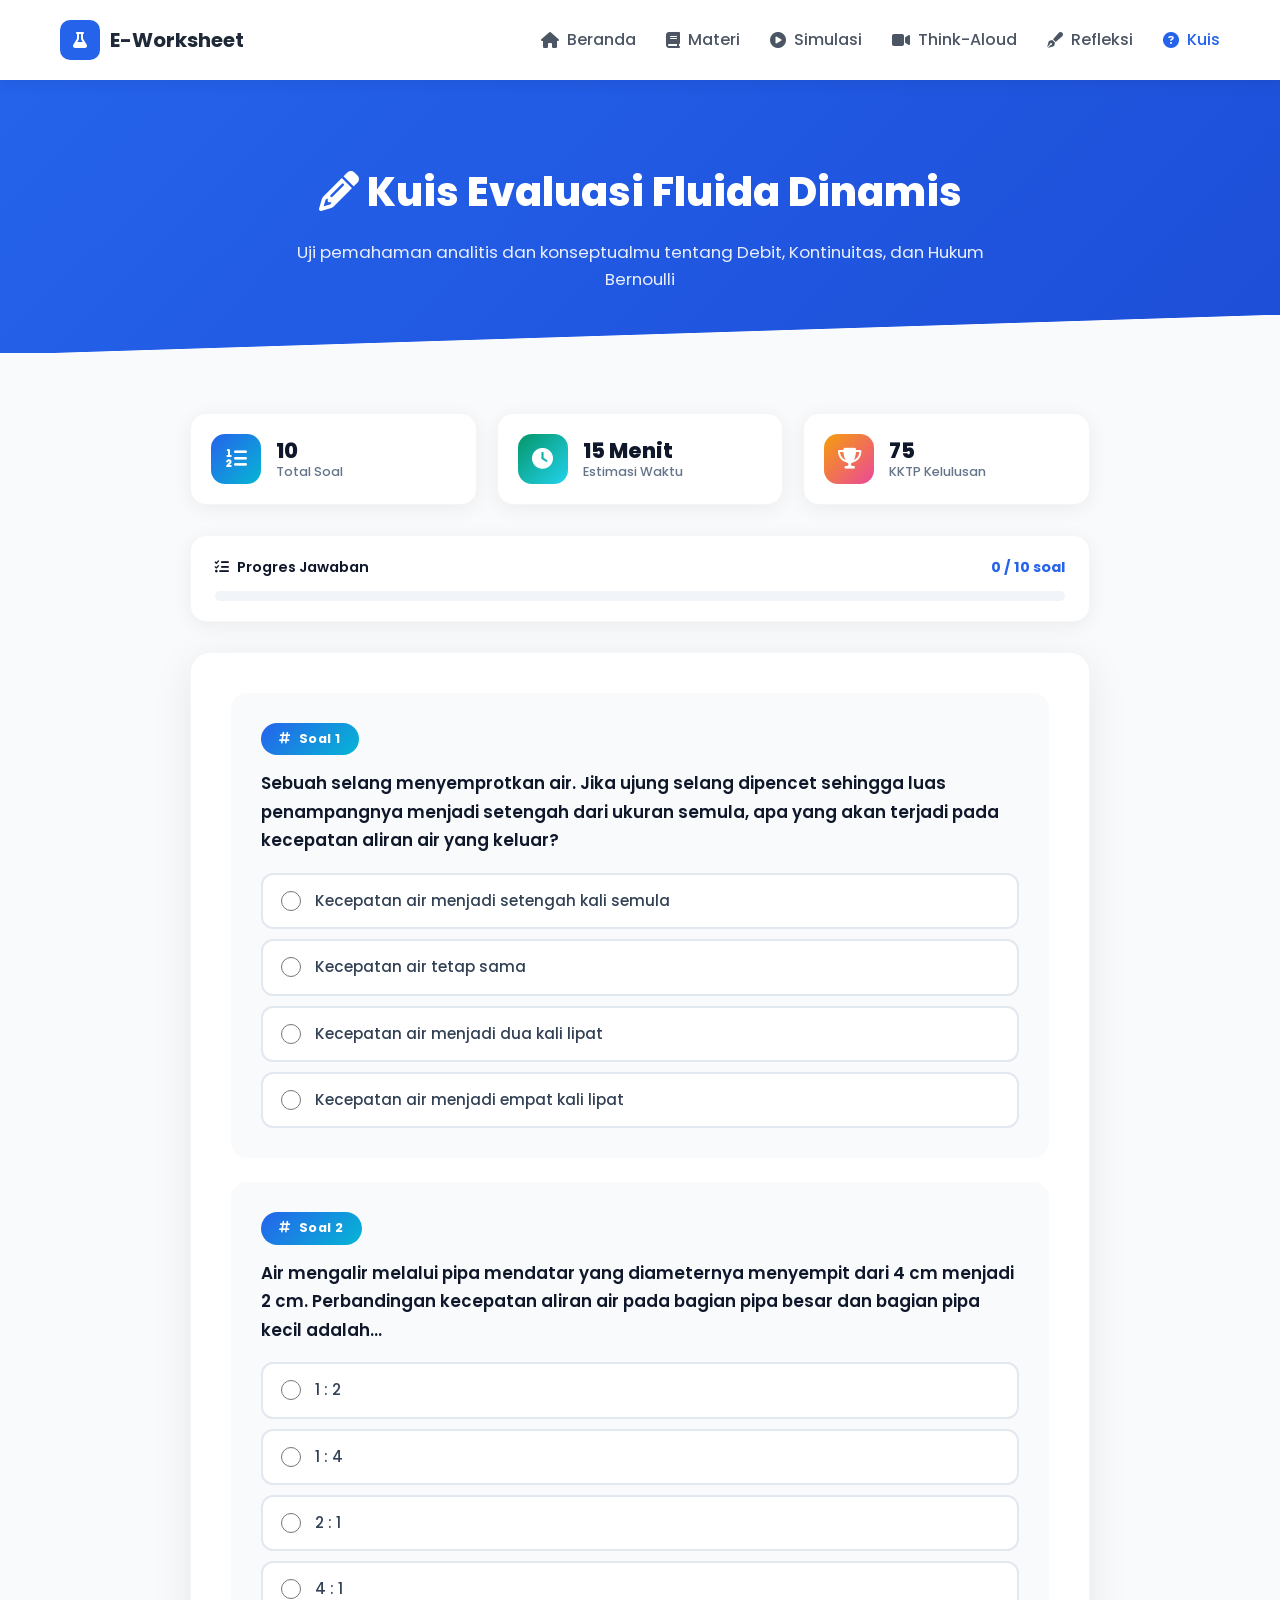
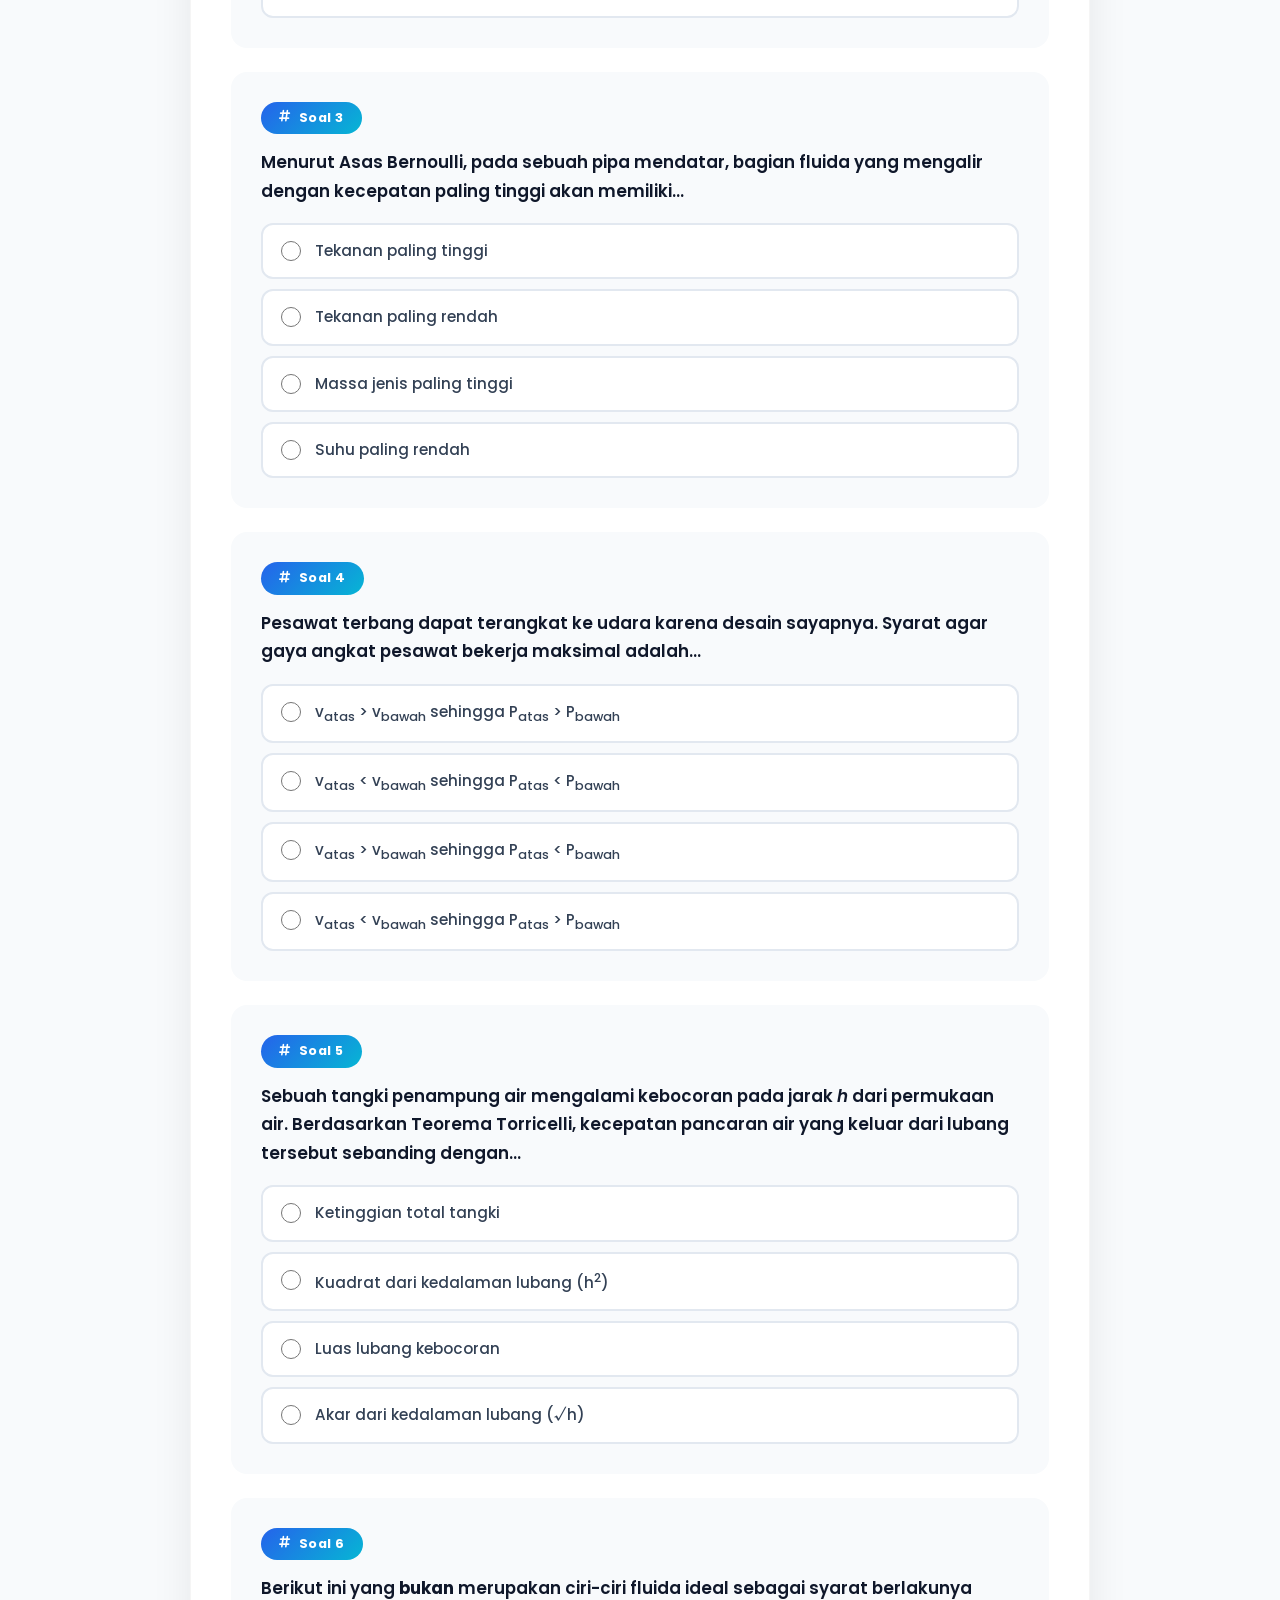
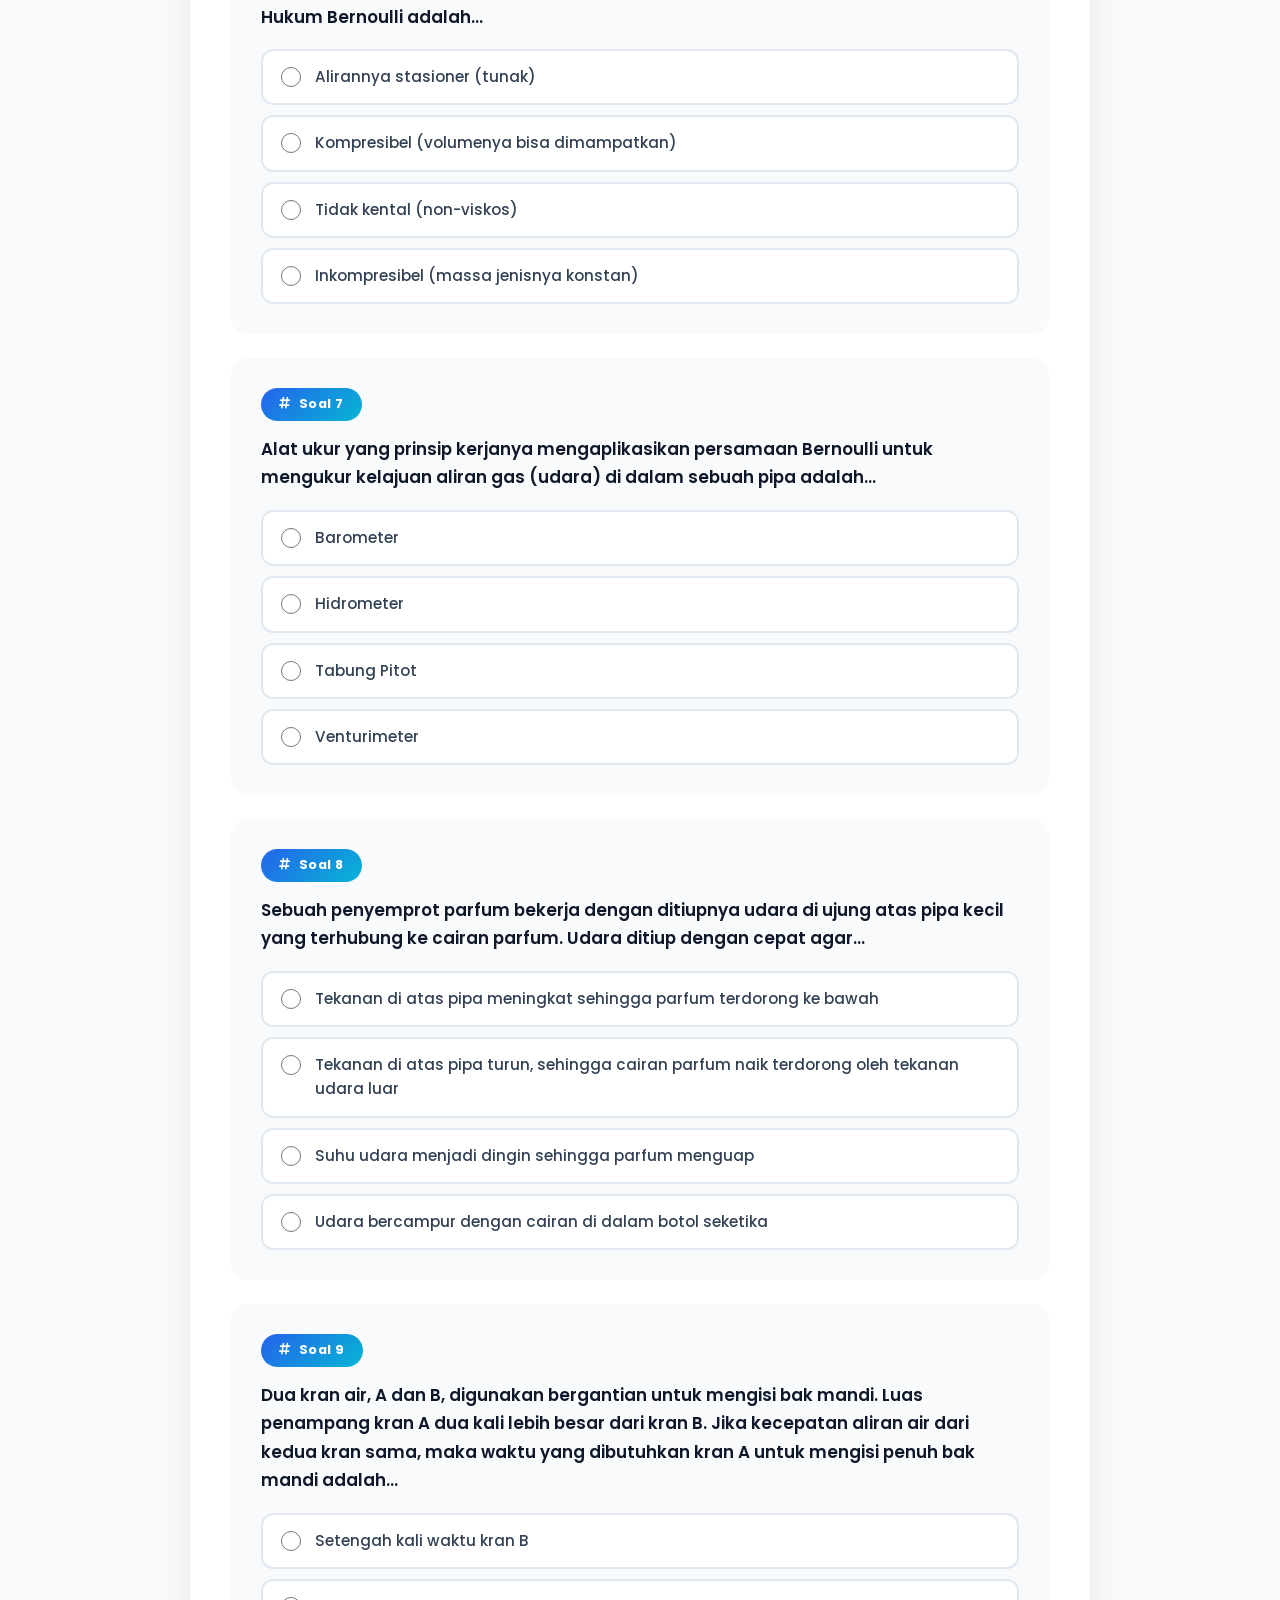
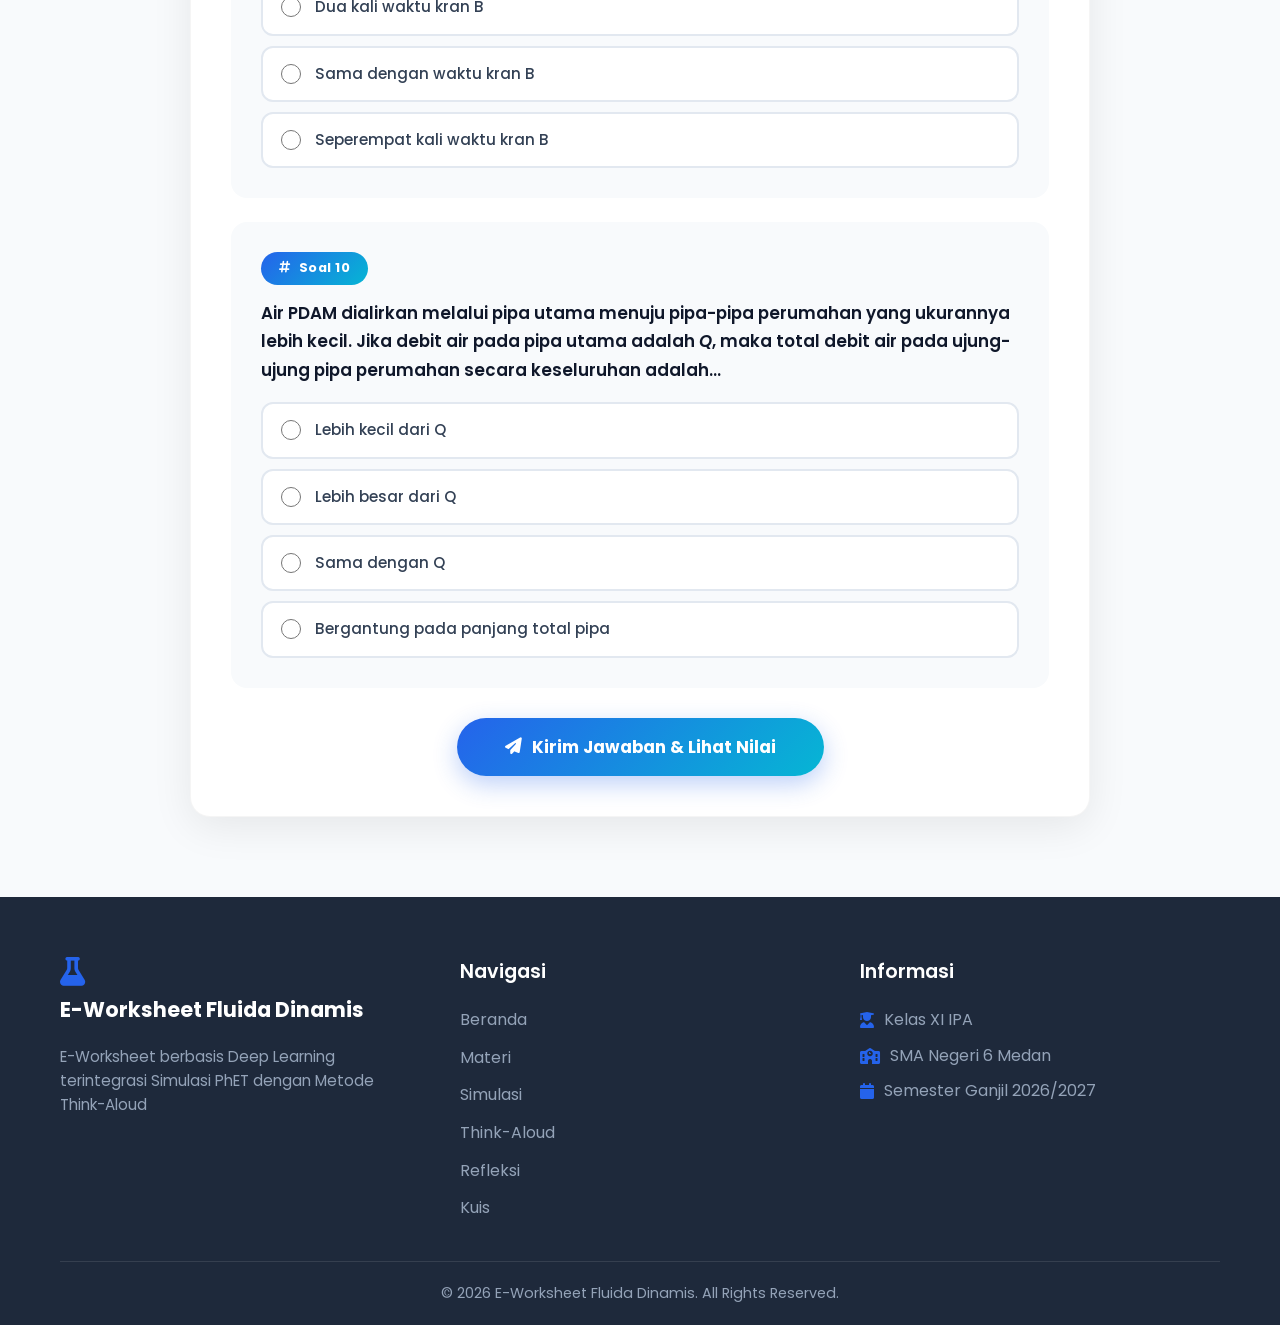
==== commit 8cb61360: "Update kuis.html" ====
--- a/pages/kuis.html
+++ b/pages/kuis.html
@@ -10,9 +10,525 @@
 
     <link rel="preconnect" href="https://fonts.googleapis.com" />
     <link rel="preconnect" href="https://fonts.gstatic.com" crossorigin />
-    <link href="https://fonts.googleapis.com/css2?family=Poppins:wght@300;400;500;600;700;800&display=swap" rel="stylesheet" />
+    <link href="https://fonts.googleapis.com/css2?family=Poppins:wght@300;400;500;600;700;800;900&display=swap" rel="stylesheet" />
 
     <link rel="stylesheet" href="https://cdnjs.cloudflare.com/ajax/libs/font-awesome/6.5.1/css/all.min.css" />
+
+    <style>
+        /* ==========================================
+           KUIS STYLING - PREMIUM DESIGN
+           ========================================== */
+        
+        .kuis-wrapper {
+            max-width: 900px;
+            margin: 0 auto;
+        }
+
+        /* --- INFO CARDS --- */
+        .kuis-info-grid {
+            display: grid;
+            grid-template-columns: repeat(3, 1fr);
+            gap: 20px;
+            margin-bottom: 30px;
+        }
+
+        .kuis-info-card {
+            background: white;
+            border-radius: 16px;
+            padding: 20px;
+            display: flex;
+            align-items: center;
+            gap: 15px;
+            box-shadow: 0 4px 20px rgba(0, 0, 0, 0.06);
+            border: 1px solid rgba(0, 0, 0, 0.04);
+            transition: all 0.3s ease;
+        }
+
+        .kuis-info-card:hover {
+            transform: translateY(-4px);
+            box-shadow: 0 8px 30px rgba(0, 0, 0, 0.1);
+        }
+
+        .kuis-info-icon {
+            width: 50px;
+            height: 50px;
+            border-radius: 14px;
+            display: flex;
+            align-items: center;
+            justify-content: center;
+            font-size: 1.3rem;
+            color: white;
+            flex-shrink: 0;
+        }
+
+        .kuis-info-icon.blue {
+            background: linear-gradient(135deg, #2563eb, #06b6d4);
+        }
+
+        .kuis-info-icon.green {
+            background: linear-gradient(135deg, #059669, #22d3ee);
+        }
+
+        .kuis-info-icon.orange {
+            background: linear-gradient(135deg, #f59e0b, #ec4899);
+        }
+
+        .kuis-info-text {
+            display: flex;
+            flex-direction: column;
+            line-height: 1.3;
+        }
+
+        .kuis-info-value {
+            font-size: 1.3rem;
+            font-weight: 800;
+            color: #0f172a;
+        }
+
+        .kuis-info-label {
+            font-size: 0.8rem;
+            color: #64748b;
+            font-weight: 500;
+        }
+
+        /* --- PROGRESS BAR --- */
+        .kuis-progress-wrap {
+            background: white;
+            border-radius: 16px;
+            padding: 20px 24px;
+            margin-bottom: 30px;
+            box-shadow: 0 4px 20px rgba(0, 0, 0, 0.06);
+            border: 1px solid rgba(0, 0, 0, 0.04);
+        }
+
+        .kuis-progress-label {
+            display: flex;
+            justify-content: space-between;
+            align-items: center;
+            margin-bottom: 12px;
+            font-size: 0.9rem;
+            font-weight: 600;
+            color: #0f172a;
+        }
+
+        .kuis-progress-label span:first-child {
+            display: flex;
+            align-items: center;
+            gap: 8px;
+        }
+
+        .kuis-progress-label span:last-child {
+            color: #2563eb;
+            font-weight: 700;
+        }
+
+        .kuis-progress-bar {
+            width: 100%;
+            height: 10px;
+            background: #f1f5f9;
+            border-radius: 10px;
+            overflow: hidden;
+        }
+
+        .kuis-progress-fill {
+            width: 0%;
+            height: 100%;
+            background: linear-gradient(90deg, #2563eb, #06b6d4);
+            border-radius: 10px;
+            transition: width 0.4s ease;
+            position: relative;
+        }
+
+        .kuis-progress-fill::after {
+            content: '';
+            position: absolute;
+            top: 0;
+            left: 0;
+            right: 0;
+            bottom: 0;
+            background: linear-gradient(90deg, transparent, rgba(255,255,255,0.3), transparent);
+            animation: shimmer 2s infinite;
+        }
+
+        @keyframes shimmer {
+            0% { transform: translateX(-100%); }
+            100% { transform: translateX(100%); }
+        }
+
+        /* --- KUIS CONTAINER --- */
+        .kuis-container {
+            background: white;
+            border-radius: 20px;
+            padding: 40px;
+            box-shadow: 0 10px 40px rgba(0, 0, 0, 0.08);
+            border: 1px solid rgba(0, 0, 0, 0.04);
+        }
+
+        /* --- SOAL CARD --- */
+        .soal {
+            background: #f8fafc;
+            border-radius: 16px;
+            padding: 28px;
+            margin-bottom: 24px;
+            border: 2px solid transparent;
+            transition: all 0.3s ease;
+            position: relative;
+            overflow: hidden;
+        }
+
+        .soal::before {
+            content: '';
+            position: absolute;
+            top: 0;
+            left: 0;
+            width: 4px;
+            height: 100%;
+            background: linear-gradient(180deg, #2563eb, #06b6d4);
+            opacity: 0;
+            transition: opacity 0.3s ease;
+        }
+
+        .soal:hover {
+            border-color: #e2e8f0;
+            box-shadow: 0 4px 20px rgba(0, 0, 0, 0.04);
+        }
+
+        .soal.terjawab {
+            background: #f0f9ff;
+            border-color: #bae6fd;
+        }
+
+        .soal.terjawab::before {
+            opacity: 1;
+        }
+
+        .soal .nomor {
+            display: inline-flex;
+            align-items: center;
+            gap: 8px;
+            background: linear-gradient(135deg, #2563eb, #06b6d4);
+            color: white;
+            padding: 6px 18px;
+            border-radius: 50px;
+            font-size: 0.8rem;
+            font-weight: 700;
+            margin-bottom: 14px;
+            letter-spacing: 0.5px;
+        }
+
+        .soal .pertanyaan {
+            font-size: 1.05rem;
+            font-weight: 600;
+            color: #0f172a;
+            margin-bottom: 18px;
+            line-height: 1.7;
+        }
+
+        /* --- OPSI JAWABAN --- */
+        .opsi {
+            display: flex;
+            align-items: flex-start;
+            gap: 14px;
+            padding: 14px 18px;
+            background: white;
+            border-radius: 12px;
+            margin-bottom: 10px;
+            cursor: pointer;
+            transition: all 0.25s ease;
+            border: 2px solid #e2e8f0;
+            position: relative;
+        }
+
+        .opsi:last-child {
+            margin-bottom: 0;
+        }
+
+        .opsi:hover {
+            border-color: #93c5fd;
+            background: #eff6ff;
+            transform: translateX(4px);
+        }
+
+        .opsi input[type="radio"] {
+            width: 20px;
+            height: 20px;
+            margin-top: 2px;
+            accent-color: #2563eb;
+            cursor: pointer;
+            flex-shrink: 0;
+        }
+
+        .opsi span {
+            font-size: 0.95rem;
+            color: #334155;
+            line-height: 1.6;
+            font-weight: 500;
+        }
+
+        /* Status setelah dikunci */
+        .opsi.dikunci {
+            cursor: not-allowed;
+            pointer-events: none;
+        }
+
+        .opsi.benar {
+            background: #dcfce7;
+            border-color: #22c55e;
+        }
+
+        .opsi.benar span {
+            color: #166534;
+            font-weight: 600;
+        }
+
+        .opsi.benar::after {
+            content: '\f00c';
+            font-family: 'Font Awesome 6 Free';
+            font-weight: 900;
+            position: absolute;
+            right: 18px;
+            top: 50%;
+            transform: translateY(-50%);
+            color: #22c55e;
+            font-size: 1.1rem;
+        }
+
+        .opsi.salah {
+            background: #fee2e2;
+            border-color: #ef4444;
+        }
+
+        .opsi.salah span {
+            color: #991b1b;
+            font-weight: 600;
+        }
+
+        .opsi.salah::after {
+            content: '\f00d';
+            font-family: 'Font Awesome 6 Free';
+            font-weight: 900;
+            position: absolute;
+            right: 18px;
+            top: 50%;
+            transform: translateY(-50%);
+            color: #ef4444;
+            font-size: 1.1rem;
+        }
+
+        /* --- ACTION BUTTON --- */
+        .kuis-action {
+            margin-top: 30px;
+            text-align: center;
+        }
+
+        .kuis-action .btn {
+            padding: 16px 48px;
+            font-size: 1.05rem;
+            border-radius: 50px;
+            background: linear-gradient(135deg, #2563eb, #06b6d4);
+            color: white;
+            border: none;
+            cursor: pointer;
+            font-weight: 700;
+            display: inline-flex;
+            align-items: center;
+            gap: 10px;
+            transition: all 0.3s ease;
+            box-shadow: 0 8px 25px rgba(37, 99, 235, 0.3);
+        }
+
+        .kuis-action .btn:hover {
+            transform: translateY(-3px);
+            box-shadow: 0 12px 35px rgba(37, 99, 235, 0.4);
+        }
+
+        /* --- HASIL KUIS --- */
+        .kuis-result {
+            margin-top: 30px;
+            padding: 40px 30px;
+            border-radius: 20px;
+            text-align: center;
+            background: linear-gradient(135deg, #f8fafc, #ffffff);
+            border: 2px solid #e2e8f0;
+            animation: fadeInUp 0.5s ease;
+        }
+
+        .kuis-result.hidden {
+            display: none;
+        }
+
+        @keyframes fadeInUp {
+            from {
+                opacity: 0;
+                transform: translateY(20px);
+            }
+            to {
+                opacity: 1;
+                transform: translateY(0);
+            }
+        }
+
+        .result-icon {
+            font-size: 4rem;
+            margin-bottom: 10px;
+            animation: bounceIn 0.6s ease;
+        }
+
+        @keyframes bounceIn {
+            0% { transform: scale(0); }
+            50% { transform: scale(1.2); }
+            100% { transform: scale(1); }
+        }
+
+        .kuis-result h3 {
+            font-size: 1.6rem;
+            margin-bottom: 20px;
+            font-weight: 800;
+        }
+
+        .result-score {
+            font-size: 5rem;
+            font-weight: 900;
+            background: linear-gradient(135deg, #2563eb, #06b6d4);
+            -webkit-background-clip: text;
+            -webkit-text-fill-color: transparent;
+            background-clip: text;
+            line-height: 1;
+            margin-bottom: 10px;
+        }
+
+        .result-score-label {
+            font-size: 0.9rem;
+            color: #64748b;
+            font-weight: 600;
+            margin-bottom: 25px;
+        }
+
+        .result-detail {
+            display: flex;
+            justify-content: center;
+            gap: 40px;
+            margin-bottom: 20px;
+            flex-wrap: wrap;
+        }
+
+        .result-detail-item {
+            text-align: center;
+        }
+
+        .result-detail-value {
+            display: block;
+            font-size: 1.8rem;
+            font-weight: 800;
+            line-height: 1;
+            margin-bottom: 4px;
+        }
+
+        .result-detail-label {
+            font-size: 0.85rem;
+            color: #64748b;
+            font-weight: 600;
+        }
+
+        .result-actions {
+            display: flex;
+            gap: 12px;
+            justify-content: center;
+            flex-wrap: wrap;
+            margin-top: 25px;
+        }
+
+        .result-actions .btn {
+            padding: 12px 28px;
+            border-radius: 50px;
+            font-weight: 600;
+            display: inline-flex;
+            align-items: center;
+            gap: 8px;
+            transition: all 0.3s ease;
+            cursor: pointer;
+            border: none;
+            font-size: 0.95rem;
+        }
+
+        .result-actions .btn-primary {
+            background: linear-gradient(135deg, #2563eb, #06b6d4);
+            color: white;
+            box-shadow: 0 6px 20px rgba(37, 99, 235, 0.3);
+        }
+
+        .result-actions .btn-primary:hover {
+            transform: translateY(-3px);
+            box-shadow: 0 10px 30px rgba(37, 99, 235, 0.4);
+        }
+
+        .result-actions .btn-secondary {
+            background: white;
+            color: #2563eb;
+            border: 2px solid #2563eb;
+        }
+
+        .result-actions .btn-secondary:hover {
+            background: #2563eb;
+            color: white;
+            transform: translateY(-3px);
+        }
+
+        /* --- RESPONSIVE --- */
+        @media (max-width: 768px) {
+            .kuis-info-grid {
+                grid-template-columns: 1fr;
+                gap: 12px;
+            }
+
+            .kuis-info-card {
+                padding: 16px;
+            }
+
+            .kuis-info-icon {
+                width: 44px;
+                height: 44px;
+                font-size: 1.1rem;
+            }
+
+            .kuis-container {
+                padding: 24px 20px;
+            }
+
+            .soal {
+                padding: 20px 18px;
+            }
+
+            .soal .pertanyaan {
+                font-size: 0.95rem;
+            }
+
+            .opsi {
+                padding: 12px 14px;
+            }
+
+            .opsi span {
+                font-size: 0.88rem;
+            }
+
+            .result-score {
+                font-size: 3.5rem;
+            }
+
+            .result-detail {
+                gap: 25px;
+            }
+
+            .result-actions {
+                flex-direction: column;
+            }
+
+            .result-actions .btn {
+                width: 100%;
+                justify-content: center;
+            }
+        }
+    </style>
 </head>
 <body>
 
@@ -52,237 +568,279 @@
     <!-- ===== PAGE CONTENT ===== -->
     <section class="page-content">
         <div class="container">
-
-            <!-- Info Kuis -->
-            <div class="kuis-info">
-                <div class="kuis-info-item">
-                    <div class="kuis-info-icon blue"><i class="fas fa-list-ol"></i></div>
-                    <div class="kuis-info-text">
-                        <span class="kuis-info-value">10</span>
-                        <span class="kuis-info-label">Total Soal</span>
+            <div class="kuis-wrapper">
+
+                <!-- Info Kuis -->
+                <div class="kuis-info-grid">
+                    <div class="kuis-info-card">
+                        <div class="kuis-info-icon blue"><i class="fas fa-list-ol"></i></div>
+                        <div class="kuis-info-text">
+                            <span class="kuis-info-value">10</span>
+                            <span class="kuis-info-label">Total Soal</span>
+                        </div>
+                    </div>
+                    <div class="kuis-info-card">
+                        <div class="kuis-info-icon green"><i class="fas fa-clock"></i></div>
+                        <div class="kuis-info-text">
+                            <span class="kuis-info-value">15 Menit</span>
+                            <span class="kuis-info-label">Estimasi Waktu</span>
+                        </div>
+                    </div>
+                    <div class="kuis-info-card">
+                        <div class="kuis-info-icon orange"><i class="fas fa-trophy"></i></div>
+                        <div class="kuis-info-text">
+                            <span class="kuis-info-value">75</span>
+                            <span class="kuis-info-label">KKTP Kelulusan</span>
+                        </div>
                     </div>
                 </div>
-                <div class="kuis-info-item">
-                    <div class="kuis-info-icon green"><i class="fas fa-clock"></i></div>
-                    <div class="kuis-info-text">
-                        <span class="kuis-info-value">15 Menit</span>
-                        <span class="kuis-info-label">Estimasi Waktu</span>
+
+                <!-- Progress Bar -->
+                <div class="kuis-progress-wrap">
+                    <div class="kuis-progress-label">
+                        <span><i class="fas fa-tasks"></i> Progres Jawaban</span>
+                        <span id="progressText">0 / 10 soal</span>
+                    </div>
+                    <div class="kuis-progress-bar">
+                        <div class="kuis-progress-fill" id="progressFill"></div>
                     </div>
                 </div>
-                <div class="kuis-info-item">
-                    <div class="kuis-info-icon orange"><i class="fas fa-trophy"></i></div>
-                    <div class="kuis-info-text">
-                        <span class="kuis-info-value">75</span>
-                        <span class="kuis-info-label">KKM Kelulusan</span>
-                    </div>
-                </div>
+
+                <!-- Form Kuis -->
+                <form class="kuis-container" id="kuisForm">
+
+                    <!-- Soal 1 -->
+                    <div class="soal">
+                        <span class="nomor"><i class="fas fa-hashtag"></i> Soal 1</span>
+                        <p class="pertanyaan">Sebuah selang menyemprotkan air. Jika ujung selang dipencet sehingga luas penampangnya menjadi setengah dari ukuran semula, apa yang akan terjadi pada kecepatan aliran air yang keluar?</p>
+                        <label class="opsi">
+                            <input type="radio" name="q1" value="a" required />
+                            <span>Kecepatan air menjadi setengah kali semula</span>
+                        </label>
+                        <label class="opsi">
+                            <input type="radio" name="q1" value="b" />
+                            <span>Kecepatan air tetap sama</span>
+                        </label>
+                        <label class="opsi">
+                            <input type="radio" name="q1" value="c" />
+                            <span>Kecepatan air menjadi dua kali lipat</span>
+                        </label>
+                        <label class="opsi">
+                            <input type="radio" name="q1" value="d" />
+                            <span>Kecepatan air menjadi empat kali lipat</span>
+                        </label>
+                    </div>
+
+                    <!-- Soal 2 -->
+                    <div class="soal">
+                        <span class="nomor"><i class="fas fa-hashtag"></i> Soal 2</span>
+                        <p class="pertanyaan">Air mengalir melalui pipa mendatar yang diameternya menyempit dari 4 cm menjadi 2 cm. Perbandingan kecepatan aliran air pada bagian pipa besar dan bagian pipa kecil adalah...</p>
+                        <label class="opsi">
+                            <input type="radio" name="q2" value="a" required />
+                            <span>1 : 2</span>
+                        </label>
+                        <label class="opsi">
+                            <input type="radio" name="q2" value="b" />
+                            <span>1 : 4</span>
+                        </label>
+                        <label class="opsi">
+                            <input type="radio" name="q2" value="c" />
+                            <span>2 : 1</span>
+                        </label>
+                        <label class="opsi">
+                            <input type="radio" name="q2" value="d" />
+                            <span>4 : 1</span>
+                        </label>
+                    </div>
+
+                    <!-- Soal 3 -->
+                    <div class="soal">
+                        <span class="nomor"><i class="fas fa-hashtag"></i> Soal 3</span>
+                        <p class="pertanyaan">Menurut Asas Bernoulli, pada sebuah pipa mendatar, bagian fluida yang mengalir dengan kecepatan paling tinggi akan memiliki...</p>
+                        <label class="opsi">
+                            <input type="radio" name="q3" value="a" required />
+                            <span>Tekanan paling tinggi</span>
+                        </label>
+                        <label class="opsi">
+                            <input type="radio" name="q3" value="b" />
+                            <span>Tekanan paling rendah</span>
+                        </label>
+                        <label class="opsi">
+                            <input type="radio" name="q3" value="c" />
+                            <span>Massa jenis paling tinggi</span>
+                        </label>
+                        <label class="opsi">
+                            <input type="radio" name="q3" value="d" />
+                            <span>Suhu paling rendah</span>
+                        </label>
+                    </div>
+
+                    <!-- Soal 4 -->
+                    <div class="soal">
+                        <span class="nomor"><i class="fas fa-hashtag"></i> Soal 4</span>
+                        <p class="pertanyaan">Pesawat terbang dapat terangkat ke udara karena desain sayapnya. Syarat agar gaya angkat pesawat bekerja maksimal adalah...</p>
+                        <label class="opsi">
+                            <input type="radio" name="q4" value="a" required />
+                            <span>v<sub>atas</sub> &gt; v<sub>bawah</sub> sehingga P<sub>atas</sub> &gt; P<sub>bawah</sub></span>
+                        </label>
+                        <label class="opsi">
+                            <input type="radio" name="q4" value="b" />
+                            <span>v<sub>atas</sub> &lt; v<sub>bawah</sub> sehingga P<sub>atas</sub> &lt; P<sub>bawah</sub></span>
+                        </label>
+                        <label class="opsi">
+                            <input type="radio" name="q4" value="c" />
+                            <span>v<sub>atas</sub> &gt; v<sub>bawah</sub> sehingga P<sub>atas</sub> &lt; P<sub>bawah</sub></span>
+                        </label>
+                        <label class="opsi">
+                            <input type="radio" name="q4" value="d" />
+                            <span>v<sub>atas</sub> &lt; v<sub>bawah</sub> sehingga P<sub>atas</sub> &gt; P<sub>bawah</sub></span>
+                        </label>
+                    </div>
+
+                    <!-- Soal 5 -->
+                    <div class="soal">
+                        <span class="nomor"><i class="fas fa-hashtag"></i> Soal 5</span>
+                        <p class="pertanyaan">Sebuah tangki penampung air mengalami kebocoran pada jarak <em>h</em> dari permukaan air. Berdasarkan Teorema Torricelli, kecepatan pancaran air yang keluar dari lubang tersebut sebanding dengan...</p>
+                        <label class="opsi">
+                            <input type="radio" name="q5" value="a" required />
+                            <span>Ketinggian total tangki</span>
+                        </label>
+                        <label class="opsi">
+                            <input type="radio" name="q5" value="b" />
+                            <span>Kuadrat dari kedalaman lubang (h<sup>2</sup>)</span>
+                        </label>
+                        <label class="opsi">
+                            <input type="radio" name="q5" value="c" />
+                            <span>Luas lubang kebocoran</span>
+                        </label>
+                        <label class="opsi">
+                            <input type="radio" name="q5" value="d" />
+                            <span>Akar dari kedalaman lubang (&radic;h)</span>
+                        </label>
+                    </div>
+
+                    <!-- Soal 6 -->
+                    <div class="soal">
+                        <span class="nomor"><i class="fas fa-hashtag"></i> Soal 6</span>
+                        <p class="pertanyaan">Berikut ini yang <strong>bukan</strong> merupakan ciri-ciri fluida ideal sebagai syarat berlakunya Hukum Bernoulli adalah...</p>
+                        <label class="opsi">
+                            <input type="radio" name="q6" value="a" required />
+                            <span>Alirannya stasioner (tunak)</span>
+                        </label>
+                        <label class="opsi">
+                            <input type="radio" name="q6" value="b" />
+                            <span>Kompresibel (volumenya bisa dimampatkan)</span>
+                        </label>
+                        <label class="opsi">
+                            <input type="radio" name="q6" value="c" />
+                            <span>Tidak kental (non-viskos)</span>
+                        </label>
+                        <label class="opsi">
+                            <input type="radio" name="q6" value="d" />
+                            <span>Inkompresibel (massa jenisnya konstan)</span>
+                        </label>
+                    </div>
+
+                    <!-- Soal 7 -->
+                    <div class="soal">
+                        <span class="nomor"><i class="fas fa-hashtag"></i> Soal 7</span>
+                        <p class="pertanyaan">Alat ukur yang prinsip kerjanya mengaplikasikan persamaan Bernoulli untuk mengukur kelajuan aliran gas (udara) di dalam sebuah pipa adalah...</p>
+                        <label class="opsi">
+                            <input type="radio" name="q7" value="a" required />
+                            <span>Barometer</span>
+                        </label>
+                        <label class="opsi">
+                            <input type="radio" name="q7" value="b" />
+                            <span>Hidrometer</span>
+                        </label>
+                        <label class="opsi">
+                            <input type="radio" name="q7" value="c" />
+                            <span>Tabung Pitot</span>
+                        </label>
+                        <label class="opsi">
+                            <input type="radio" name="q7" value="d" />
+                            <span>Venturimeter</span>
+                        </label>
+                    </div>
+
+                    <!-- Soal 8 -->
+                    <div class="soal">
+                        <span class="nomor"><i class="fas fa-hashtag"></i> Soal 8</span>
+                        <p class="pertanyaan">Sebuah penyemprot parfum bekerja dengan ditiupnya udara di ujung atas pipa kecil yang terhubung ke cairan parfum. Udara ditiup dengan cepat agar...</p>
+                        <label class="opsi">
+                            <input type="radio" name="q8" value="a" required />
+                            <span>Tekanan di atas pipa meningkat sehingga parfum terdorong ke bawah</span>
+                        </label>
+                        <label class="opsi">
+                            <input type="radio" name="q8" value="b" />
+                            <span>Tekanan di atas pipa turun, sehingga cairan parfum naik terdorong oleh tekanan udara luar</span>
+                        </label>
+                        <label class="opsi">
+                            <input type="radio" name="q8" value="c" />
+                            <span>Suhu udara menjadi dingin sehingga parfum menguap</span>
+                        </label>
+                        <label class="opsi">
+                            <input type="radio" name="q8" value="d" />
+                            <span>Udara bercampur dengan cairan di dalam botol seketika</span>
+                        </label>
+                    </div>
+
+                    <!-- Soal 9 -->
+                    <div class="soal">
+                        <span class="nomor"><i class="fas fa-hashtag"></i> Soal 9</span>
+                        <p class="pertanyaan">Dua kran air, A dan B, digunakan bergantian untuk mengisi bak mandi. Luas penampang kran A dua kali lebih besar dari kran B. Jika kecepatan aliran air dari kedua kran sama, maka waktu yang dibutuhkan kran A untuk mengisi penuh bak mandi adalah...</p>
+                        <label class="opsi">
+                            <input type="radio" name="q9" value="a" required />
+                            <span>Setengah kali waktu kran B</span>
+                        </label>
+                        <label class="opsi">
+                            <input type="radio" name="q9" value="b" />
+                            <span>Dua kali waktu kran B</span>
+                        </label>
+                        <label class="opsi">
+                            <input type="radio" name="q9" value="c" />
+                            <span>Sama dengan waktu kran B</span>
+                        </label>
+                        <label class="opsi">
+                            <input type="radio" name="q9" value="d" />
+                            <span>Seperempat kali waktu kran B</span>
+                        </label>
+                    </div>
+
+                    <!-- Soal 10 -->
+                    <div class="soal">
+                        <span class="nomor"><i class="fas fa-hashtag"></i> Soal 10</span>
+                        <p class="pertanyaan">Air PDAM dialirkan melalui pipa utama menuju pipa-pipa perumahan yang ukurannya lebih kecil. Jika debit air pada pipa utama adalah <em>Q</em>, maka total debit air pada ujung-ujung pipa perumahan secara keseluruhan adalah...</p>
+                        <label class="opsi">
+                            <input type="radio" name="q10" value="a" required />
+                            <span>Lebih kecil dari Q</span>
+                        </label>
+                        <label class="opsi">
+                            <input type="radio" name="q10" value="b" />
+                            <span>Lebih besar dari Q</span>
+                        </label>
+                        <label class="opsi">
+                            <input type="radio" name="q10" value="c" />
+                            <span>Sama dengan Q</span>
+                        </label>
+                        <label class="opsi">
+                            <input type="radio" name="q10" value="d" />
+                            <span>Bergantung pada panjang total pipa</span>
+                        </label>
+                    </div>
+
+                    <!-- Action -->
+                    <div class="kuis-action">
+                        <button type="submit" class="btn btn-primary">
+                            <i class="fas fa-paper-plane"></i> Kirim Jawaban &amp; Lihat Nilai
+                        </button>
+                    </div>
+
+                    <!-- Hasil Kuis -->
+                    <div id="quizResult" class="kuis-result hidden"></div>
+
+                </form>
             </div>
-
-            <!-- Progress Bar -->
-            <div class="kuis-progress-wrap">
-                <div class="kuis-progress-label">
-                    <span><i class="fas fa-tasks"></i> Progres Jawaban</span>
-                    <span id="progressText">0 / 10 soal</span>
-                </div>
-                <div class="kuis-progress-bar">
-                    <div class="kuis-progress-fill" id="progressFill"></div>
-                </div>
-            </div>
-
-            <!-- Form Kuis -->
-            <form class="kuis-container" id="kuisForm">
-
-                <!-- Soal 1 -->
-                <div class="soal">
-                    <span class="nomor">Soal 1</span>
-                    <p class="pertanyaan">Sebuah selang menyemprotkan air. Jika ujung selang dipencet sehingga luas penampangnya menjadi setengah dari ukuran semula, apa yang akan terjadi pada kecepatan aliran air yang keluar?</p>
-                    <label class="opsi">
-                        <input type="radio" name="q1" value="a" required /> Kecepatan air menjadi setengah kali semula
-                    </label>
-                    <label class="opsi">
-                        <input type="radio" name="q1" value="b" /> Kecepatan air tetap sama
-                    </label>
-                    <label class="opsi">
-                        <input type="radio" name="q1" value="c" /> Kecepatan air menjadi dua kali lipat
-                    </label>
-                    <label class="opsi">
-                        <input type="radio" name="q1" value="d" /> Kecepatan air menjadi empat kali lipat
-                    </label>
-                </div>
-
-                <!-- Soal 2 -->
-                <div class="soal">
-                    <span class="nomor">Soal 2</span>
-                    <p class="pertanyaan">Air mengalir melalui pipa mendatar yang diameternya menyempit dari 4 cm menjadi 2 cm. Perbandingan kecepatan aliran air pada bagian pipa besar dan bagian pipa kecil adalah...</p>
-                    <label class="opsi">
-                        <input type="radio" name="q2" value="a" required /> 1 : 2
-                    </label>
-                    <label class="opsi">
-                        <input type="radio" name="q2" value="b" /> 1 : 4
-                    </label>
-                    <label class="opsi">
-                        <input type="radio" name="q2" value="c" /> 2 : 1
-                    </label>
-                    <label class="opsi">
-                        <input type="radio" name="q2" value="d" /> 4 : 1
-                    </label>
-                </div>
-
-                <!-- Soal 3 -->
-                <div class="soal">
-                    <span class="nomor">Soal 3</span>
-                    <p class="pertanyaan">Menurut Asas Bernoulli, pada sebuah pipa mendatar, bagian fluida yang mengalir dengan kecepatan paling tinggi akan memiliki...</p>
-                    <label class="opsi">
-                        <input type="radio" name="q3" value="a" required /> Tekanan paling tinggi
-                    </label>
-                    <label class="opsi">
-                        <input type="radio" name="q3" value="b" /> Tekanan paling rendah
-                    </label>
-                    <label class="opsi">
-                        <input type="radio" name="q3" value="c" /> Massa jenis paling tinggi
-                    </label>
-                    <label class="opsi">
-                        <input type="radio" name="q3" value="d" /> Suhu paling rendah
-                    </label>
-                </div>
-
-                <!-- Soal 4 -->
-                <div class="soal">
-                    <span class="nomor">Soal 4</span>
-                    <p class="pertanyaan">Pesawat terbang dapat terangkat ke udara karena desain sayapnya. Syarat agar gaya angkat pesawat bekerja maksimal adalah...</p>
-                    <label class="opsi">
-                        <input type="radio" name="q4" value="a" required /> v<sub>atas</sub> &gt; v<sub>bawah</sub> sehingga P<sub>atas</sub> &gt; P<sub>bawah</sub>
-                    </label>
-                    <label class="opsi">
-                        <input type="radio" name="q4" value="b" /> v<sub>atas</sub> &lt; v<sub>bawah</sub> sehingga P<sub>atas</sub> &lt; P<sub>bawah</sub>
-                    </label>
-                    <label class="opsi">
-                        <input type="radio" name="q4" value="c" /> v<sub>atas</sub> &gt; v<sub>bawah</sub> sehingga P<sub>atas</sub> &lt; P<sub>bawah</sub>
-                    </label>
-                    <label class="opsi">
-                        <input type="radio" name="q4" value="d" /> v<sub>atas</sub> &lt; v<sub>bawah</sub> sehingga P<sub>atas</sub> &gt; P<sub>bawah</sub>
-                    </label>
-                </div>
-
-                <!-- Soal 5 -->
-                <div class="soal">
-                    <span class="nomor">Soal 5</span>
-                    <p class="pertanyaan">Sebuah tangki penampung air mengalami kebocoran pada jarak <em>h</em> dari permukaan air. Berdasarkan Teorema Torricelli, kecepatan pancaran air yang keluar dari lubang tersebut sebanding dengan...</p>
-                    <label class="opsi">
-                        <input type="radio" name="q5" value="a" required /> Ketinggian total tangki
-                    </label>
-                    <label class="opsi">
-                        <input type="radio" name="q5" value="b" /> Kuadrat dari kedalaman lubang (h<sup>2</sup>)
-                    </label>
-                    <label class="opsi">
-                        <input type="radio" name="q5" value="c" /> Luas lubang kebocoran
-                    </label>
-                    <label class="opsi">
-                        <input type="radio" name="q5" value="d" /> Akar dari kedalaman lubang (&radic;h)
-                    </label>
-                </div>
-
-                <!-- Soal 6 -->
-                <div class="soal">
-                    <span class="nomor">Soal 6</span>
-                    <p class="pertanyaan">Berikut ini yang <strong>bukan</strong> merupakan ciri-ciri fluida ideal sebagai syarat berlakunya Hukum Bernoulli adalah...</p>
-                    <label class="opsi">
-                        <input type="radio" name="q6" value="a" required /> Alirannya stasioner (tunak)
-                    </label>
-                    <label class="opsi">
-                        <input type="radio" name="q6" value="b" /> Kompresibel (volumenya bisa dimampatkan)
-                    </label>
-                    <label class="opsi">
-                        <input type="radio" name="q6" value="c" /> Tidak kental (non-viskos)
-                    </label>
-                    <label class="opsi">
-                        <input type="radio" name="q6" value="d" /> Inkompresibel (massa jenisnya konstan)
-                    </label>
-                </div>
-
-                <!-- Soal 7 -->
-                <div class="soal">
-                    <span class="nomor">Soal 7</span>
-                    <p class="pertanyaan">Alat ukur yang prinsip kerjanya mengaplikasikan persamaan Bernoulli untuk mengukur kelajuan aliran gas (udara) di dalam sebuah pipa adalah...</p>
-                    <label class="opsi">
-                        <input type="radio" name="q7" value="a" required /> Barometer
-                    </label>
-                    <label class="opsi">
-                        <input type="radio" name="q7" value="b" /> Hidrometer
-                    </label>
-                    <label class="opsi">
-                        <input type="radio" name="q7" value="c" /> Tabung Pitot
-                    </label>
-                    <label class="opsi">
-                        <input type="radio" name="q7" value="d" /> Venturimeter
-                    </label>
-                </div>
-
-                <!-- Soal 8 -->
-                <div class="soal">
-                    <span class="nomor">Soal 8</span>
-                    <p class="pertanyaan">Sebuah penyemprot parfum bekerja dengan ditiupnya udara di ujung atas pipa kecil yang terhubung ke cairan parfum. Udara ditiup dengan cepat agar...</p>
-                    <label class="opsi">
-                        <input type="radio" name="q8" value="a" required /> Tekanan di atas pipa meningkat sehingga parfum terdorong ke bawah
-                    </label>
-                    <label class="opsi">
-                        <input type="radio" name="q8" value="b" /> Tekanan di atas pipa turun, sehingga cairan parfum naik terdorong oleh tekanan udara luar
-                    </label>
-                    <label class="opsi">
-                        <input type="radio" name="q8" value="c" /> Suhu udara menjadi dingin sehingga parfum menguap
-                    </label>
-                    <label class="opsi">
-                        <input type="radio" name="q8" value="d" /> Udara bercampur dengan cairan di dalam botol seketika
-                    </label>
-                </div>
-
-                <!-- Soal 9 -->
-                <div class="soal">
-                    <span class="nomor">Soal 9</span>
-                    <p class="pertanyaan">Dua kran air, A dan B, digunakan bergantian untuk mengisi bak mandi. Luas penampang kran A dua kali lebih besar dari kran B. Jika kecepatan aliran air dari kedua kran sama, maka waktu yang dibutuhkan kran A untuk mengisi penuh bak mandi adalah...</p>
-                    <label class="opsi">
-                        <input type="radio" name="q9" value="a" required /> Setengah kali waktu kran B
-                    </label>
-                    <label class="opsi">
-                        <input type="radio" name="q9" value="b" /> Dua kali waktu kran B
-                    </label>
-                    <label class="opsi">
-                        <input type="radio" name="q9" value="c" /> Sama dengan waktu kran B
-                    </label>
-                    <label class="opsi">
-                        <input type="radio" name="q9" value="d" /> Seperempat kali waktu kran B
-                    </label>
-                </div>
-
-                <!-- Soal 10 -->
-                <div class="soal">
-                    <span class="nomor">Soal 10</span>
-                    <p class="pertanyaan">Air PDAM dialirkan melalui pipa utama menuju pipa-pipa perumahan yang ukurannya lebih kecil. Jika debit air pada pipa utama adalah <em>Q</em>, maka total debit air pada ujung-ujung pipa perumahan secara keseluruhan adalah...</p>
-                    <label class="opsi">
-                        <input type="radio" name="q10" value="a" required /> Lebih kecil dari Q
-                    </label>
-                    <label class="opsi">
-                        <input type="radio" name="q10" value="b" /> Lebih besar dari Q
-                    </label>
-                    <label class="opsi">
-                        <input type="radio" name="q10" value="c" /> Sama dengan Q
-                    </label>
-                    <label class="opsi">
-                        <input type="radio" name="q10" value="d" /> Bergantung pada panjang total pipa
-                    </label>
-                </div>
-
-                <!-- Action -->
-                <div class="kuis-action">
-                    <button type="submit" class="btn btn-primary">
-                        <i class="fas fa-paper-plane"></i> Kirim Jawaban &amp; Lihat Nilai
-                    </button>
-                </div>
-
-                <!-- Hasil Kuis -->
-                <div id="quizResult" class="kuis-result hidden"></div>
-
-            </form>
         </div>
     </section>
 
@@ -319,7 +877,7 @@
         </div>
     </footer>
 
-    <!-- JavaScript Kuis (Inline untuk halaman ini saja) -->
+    <!-- JavaScript Kuis -->
     <script>
     document.addEventListener('DOMContentLoaded', function () {
         const kuisForm = document.getElementById('kuisForm');
@@ -413,6 +971,7 @@
                 <div class="result-icon">${statusIcon}</div>
                 <h3 style="color:${statusColor};">${statusText}</h3>
                 <div class="result-score">${nilai}</div>
+                <div class="result-score-label">Nilai Kamu</div>
                 <div class="result-detail">
                     <div class="result-detail-item">
                         <span class="result-detail-value" style="color:#16a34a;">${benar}</span>
@@ -427,7 +986,7 @@
                         <span class="result-detail-label">Total Soal</span>
                     </div>
                 </div>
-                <p style="color:#4b5563; margin:10px 0 0;">Lihat pembahasan jawaban di bawah. Jawaban benar ditandai <span style="color:#16a34a;font-weight:700;">hijau</span>, jawabanmu yang salah ditandai <span style="color:#dc2626;font-weight:700;">merah</span>.</p>
+                <p style="color:#4b5563; margin:10px 0 0; font-size:0.95rem;">Lihat pembahasan jawaban di bawah. Jawaban benar ditandai <span style="color:#16a34a;font-weight:700;">hijau</span>, jawabanmu yang salah ditandai <span style="color:#dc2626;font-weight:700;">merah</span>.</p>
                 <div class="result-actions">
                     <button type="button" class="btn btn-primary" onclick="location.reload()">
                         <i class="fas fa-redo"></i> Ulangi Kuis
